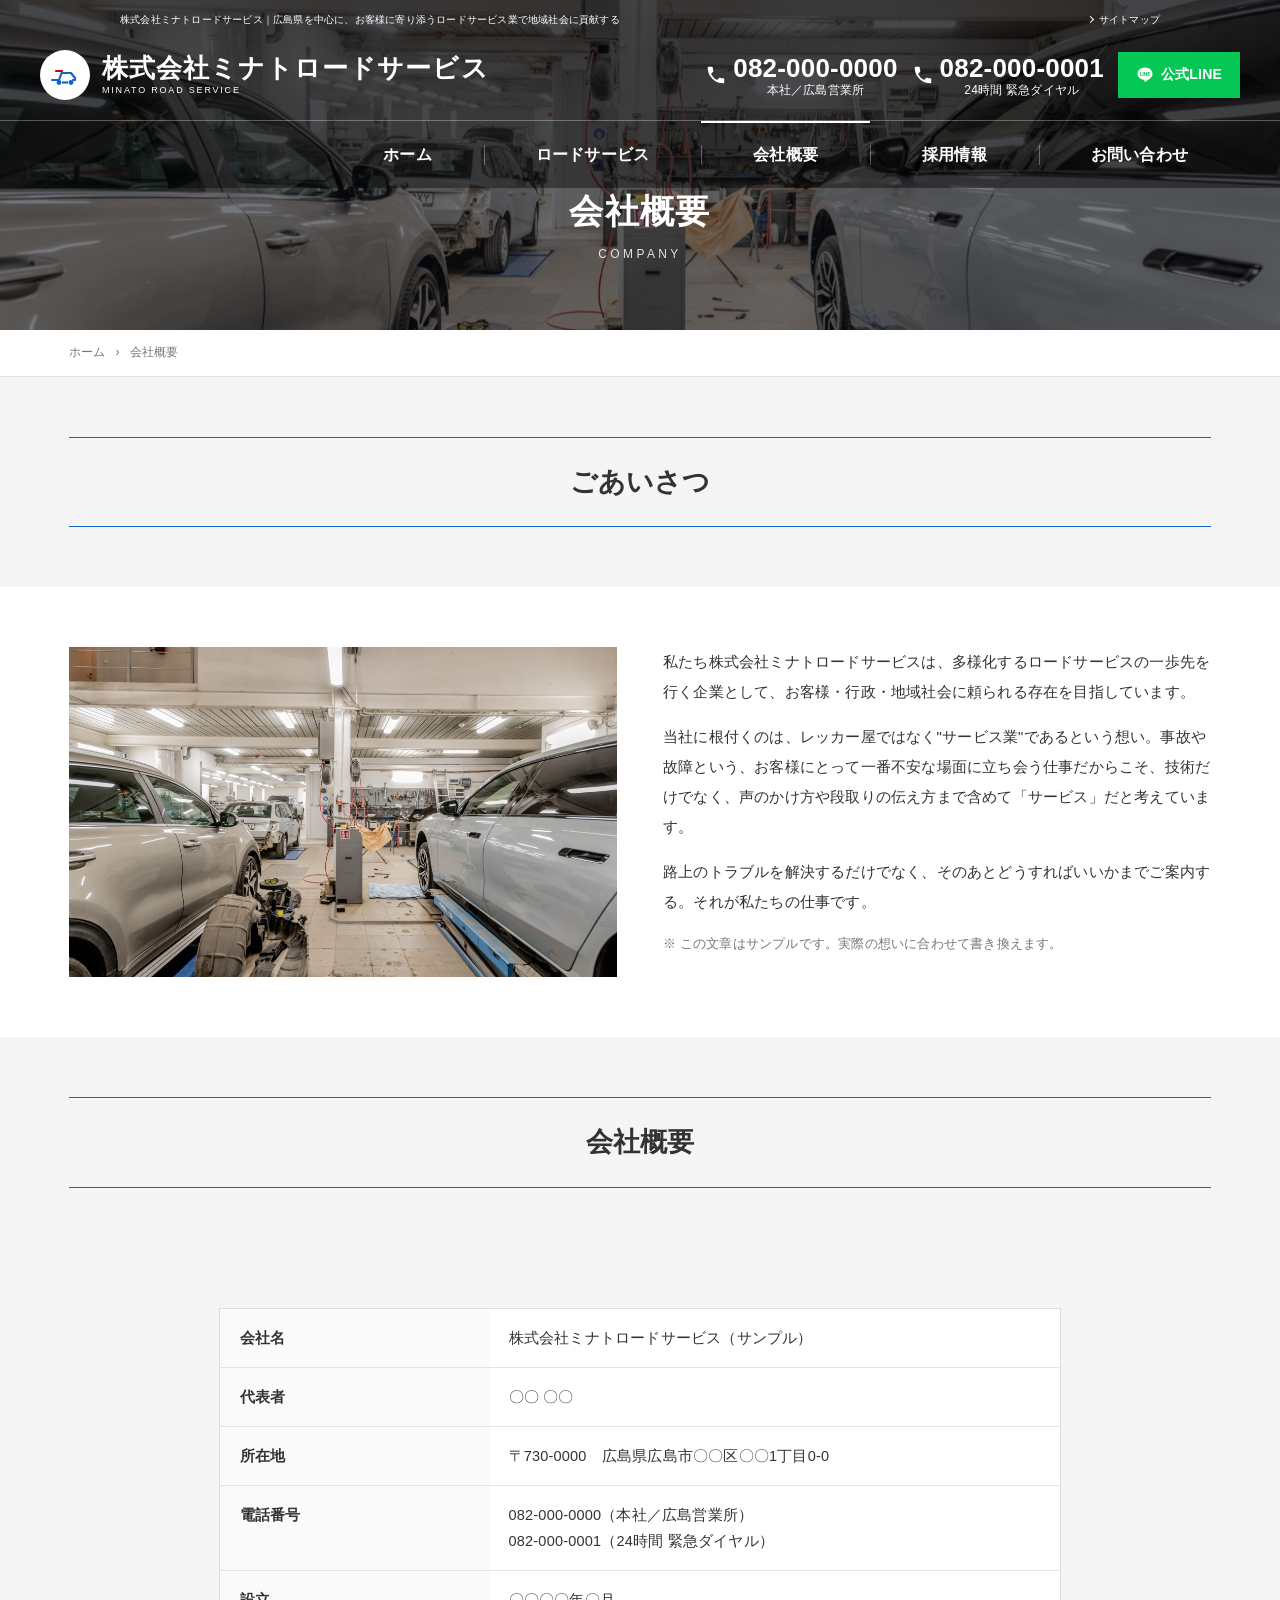
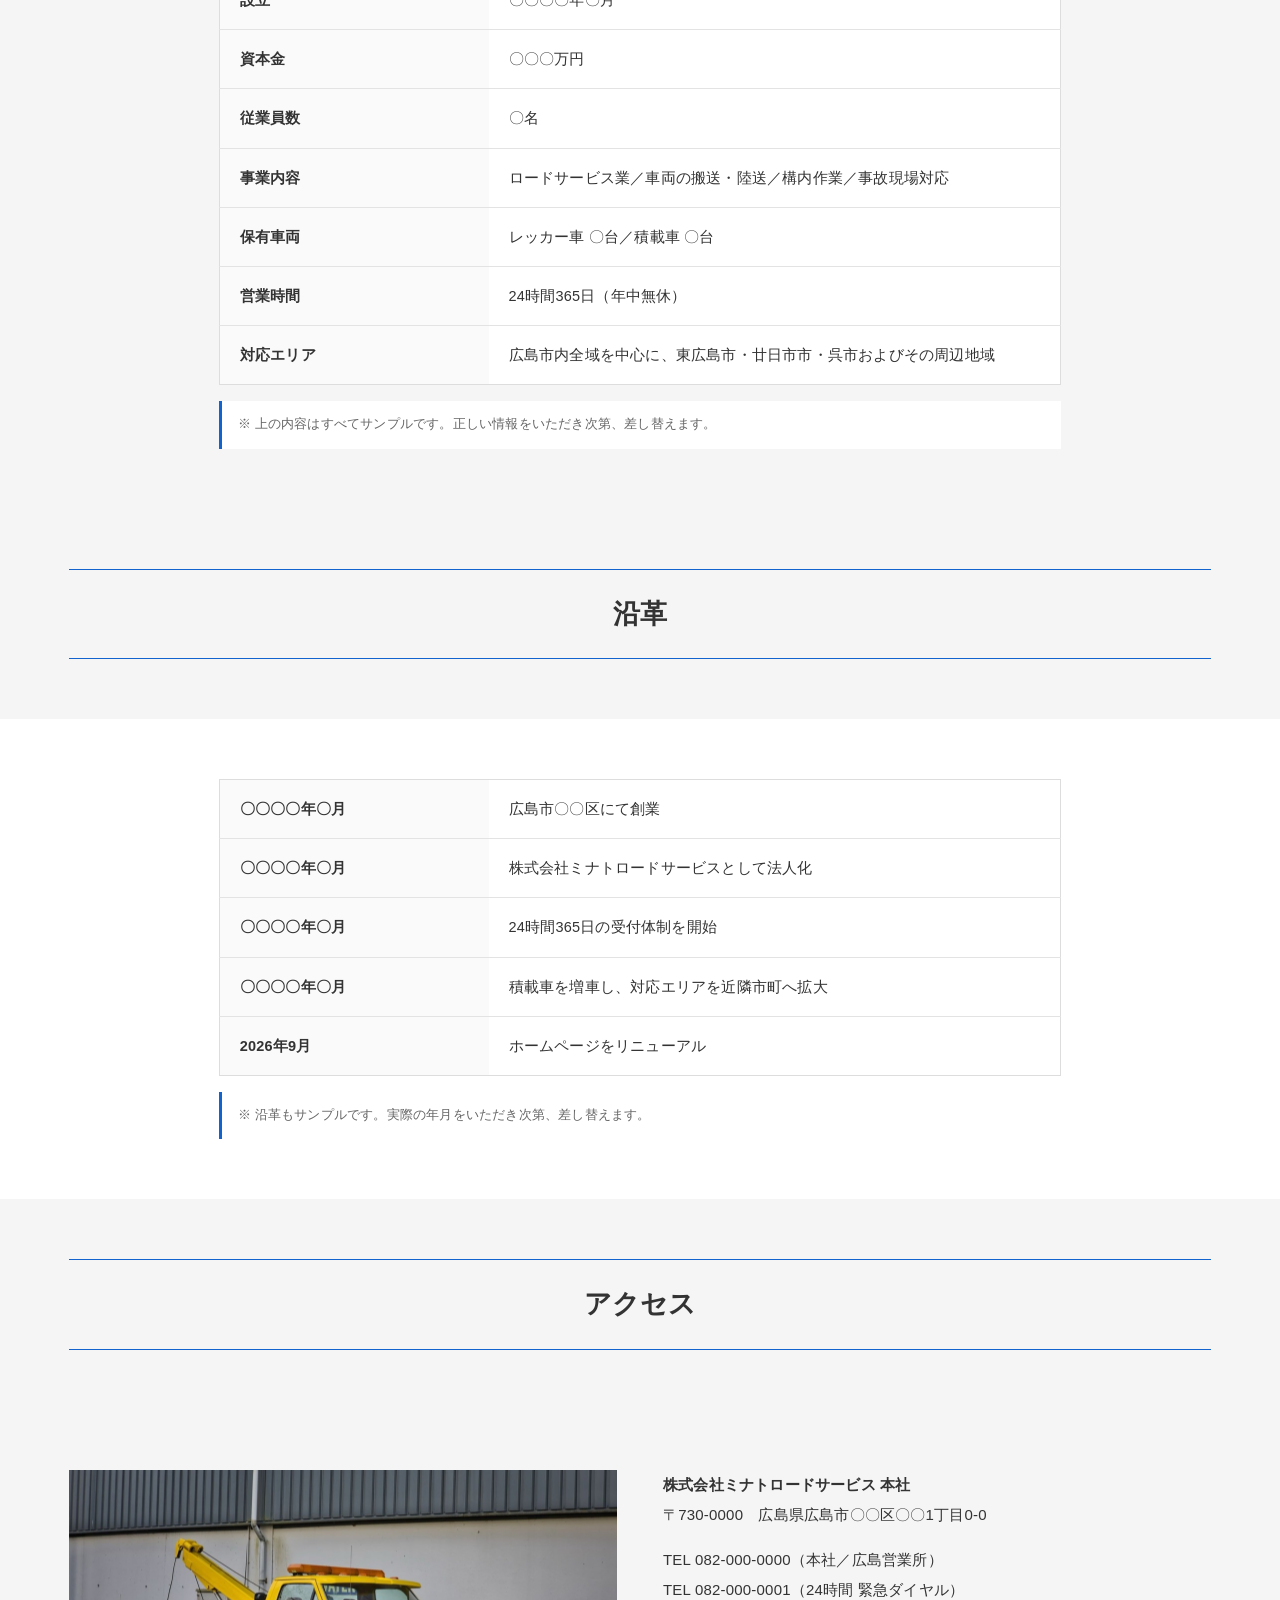
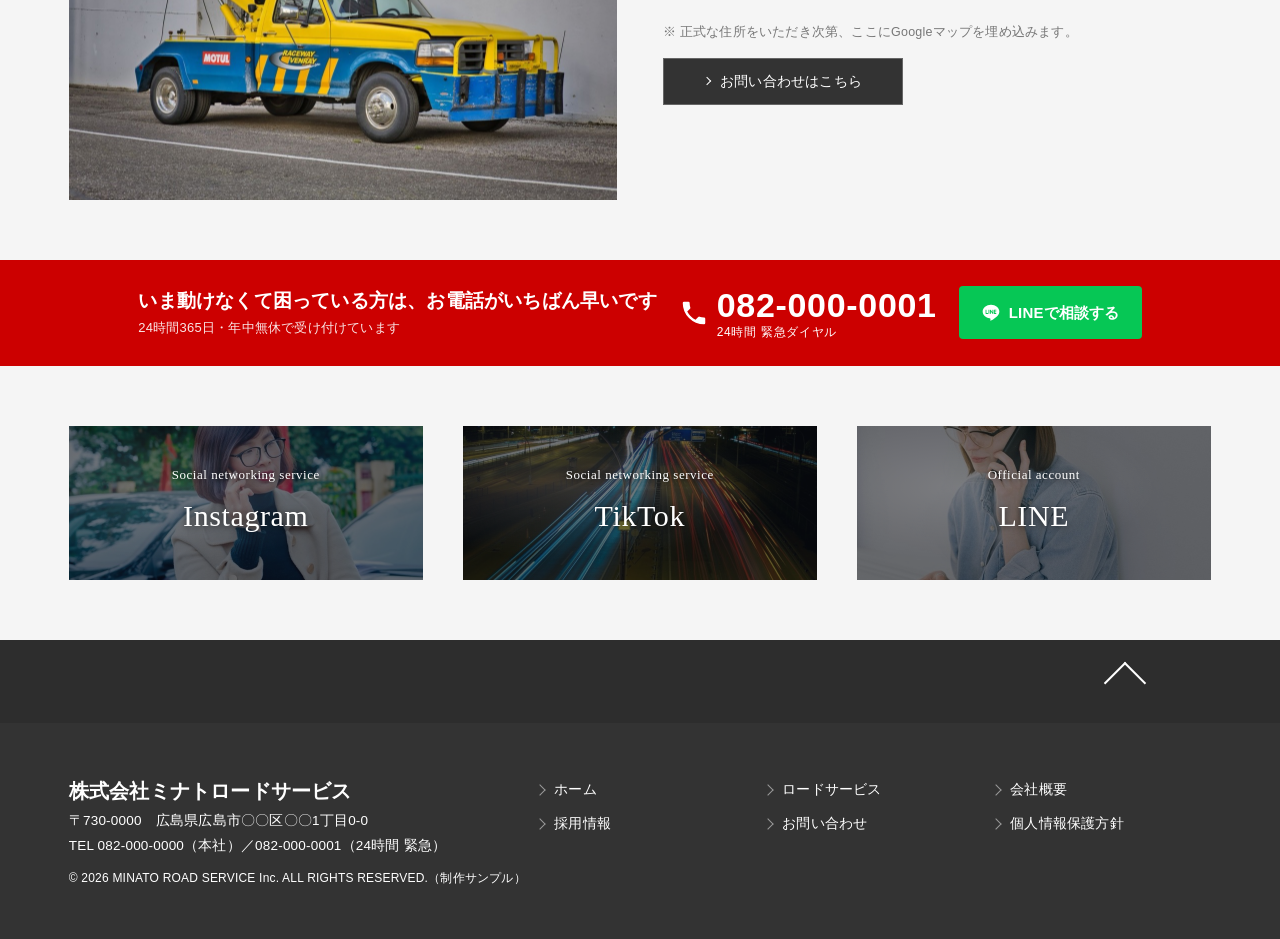
==== company.html @ 067d22bf "ヘッダーを固定にして公式LINEを追加 - ヘッダーを position:fixed に（スクロールで188px→98pxに縮む） - ヘッダーに公式LINEボタンを追加（全5ページ） - スマホのメ" ====
<!DOCTYPE html>
<html lang="ja">
<head>
<meta charset="UTF-8">
<meta name="viewport" content="width=device-width, initial-scale=1">
<meta name="format-detection" content="telephone=no">
<meta name="robots" content="noindex, nofollow">
<title>会社概要｜株式会社ミナトロードサービス（制作サンプル）</title>
<meta name="description" content="【制作サンプル】株式会社ミナトロードサービスの会社概要・沿革・アクセスのご案内です。">
<link rel="stylesheet" href="assets/css/common.css">
</head>
<body>
<header class="hd hd--solid">
  <p class="hd__seo">株式会社ミナトロードサービス｜広島県を中心に、お客様に寄り添うロードサービス業で地域社会に貢献する</p>
  <a class="hd__map" href="#">サイトマップ</a>
  <div class="hd__in">
    <a class="logo" href="index.html" aria-label="株式会社ミナトロードサービス">
      <span class="logo__em"><svg viewBox="0 0 34 34" aria-hidden="true"><path d="M4 22h7l2.5-7H23l4 5v2h-2" fill="none" stroke="#1263ce" stroke-width="2.2" stroke-linecap="round" stroke-linejoin="round"/><circle cx="11" cy="24.5" r="2.4" fill="#1263ce"/><circle cx="23" cy="24.5" r="2.4" fill="#1263ce"/><path d="M14 24.5h6" stroke="#1263ce" stroke-width="2.2"/><path d="M8 13h6" stroke="#cc0000" stroke-width="2.2" stroke-linecap="round"/></svg></span>
      <span class="logo__tx">株式会社ミナトロードサービス<small>MINATO ROAD SERVICE</small></span>
    </a>
    <div class="hd__r">
      <a class="tel" href="tel:0820000000"><svg viewBox="0 0 24 24" aria-hidden="true"><path d="M6.6 10.8a15.1 15.1 0 0 0 6.6 6.6l2.2-2.2a1 1 0 0 1 1-.25c1.1.37 2.3.57 3.6.57a1 1 0 0 1 1 1V20a1 1 0 0 1-1 1A17 17 0 0 1 3 4a1 1 0 0 1 1-1h3.5a1 1 0 0 1 1 1c0 1.25.2 2.45.57 3.57a1 1 0 0 1-.25 1L6.6 10.8z"/></svg><span>082-000-0000<i>本社／広島営業所</i></span></a>
      <a class="tel" href="tel:0820000001"><svg viewBox="0 0 24 24" aria-hidden="true"><path d="M6.6 10.8a15.1 15.1 0 0 0 6.6 6.6l2.2-2.2a1 1 0 0 1 1-.25c1.1.37 2.3.57 3.6.57a1 1 0 0 1 1 1V20a1 1 0 0 1-1 1A17 17 0 0 1 3 4a1 1 0 0 1 1-1h3.5a1 1 0 0 1 1 1c0 1.25.2 2.45.57 3.57a1 1 0 0 1-.25 1L6.6 10.8z"/></svg><span>082-000-0001<i>24時間 緊急ダイヤル</i></span></a>
      <a class="hd__line" href="#" target="_blank" rel="noopener"><svg viewBox="0 0 24 24" aria-hidden="true"><path d="M12 2C6.5 2 2 5.7 2 10.2c0 4 3.6 7.4 8.4 8.1.3.07.8.2.9.5.1.25.07.65.03.9l-.14.85c-.04.25-.2 1 .87.54s5.8-3.4 7.9-5.8C21.3 13.7 22 12 22 10.2 22 5.7 17.5 2 12 2zM8 13.1H6a.5.5 0 0 1-.5-.5V8.6c0-.3.2-.5.5-.5s.5.2.5.5v3.4h1.5c.3 0 .5.2.5.5s-.2.6-.5.6zm2-.5c0 .3-.2.5-.5.5a.5.5 0 0 1-.5-.5V8.6c0-.3.2-.5.5-.5s.5.2.5.5v4zm4.8 0c0 .2-.15.4-.36.5a.6.6 0 0 1-.17.02.5.5 0 0 1-.42-.2l-2-2.76v2.45c0 .3-.24.5-.53.5a.5.5 0 0 1-.52-.5V8.6c0-.23.14-.43.36-.5a.5.5 0 0 1 .16-.03c.16 0 .32.1.42.2l2 2.77V8.6c0-.3.24-.5.53-.5s.53.2.53.5v4zm3.2-2.5c.3 0 .5.24.5.53s-.2.5-.5.5h-1.5v.94h1.5c.3 0 .5.23.5.52s-.2.52-.5.52h-2a.5.5 0 0 1-.5-.5V8.6c0-.3.2-.5.5-.5h2c.3 0 .5.2.5.5s-.2.5-.5.5h-1.5v.95h1.5z"/></svg>公式LINE</a>
      <a class="hd__btn" href="contact.html">お問い合わせ</a>
    </div>
    <button class="burger" type="button" aria-label="メニュー"><div><span></span></div></button>
  </div>
  <nav class="nav"><ul><li class=""><a href="index.html"><span>ホーム</span></a></li><li class=""><a href="road-service.html"><span>ロードサービス</span></a></li><li class="current"><a href="company.html"><span>会社概要</span></a></li><li class=""><a href="recruit.html"><span>採用情報</span></a></li><li class=""><a href="contact.html"><span>お問い合わせ</span></a></li></ul></nav>
</header>
<div class="subhd" style="background-image:url(assets/img/hd_company.jpg)">
  <div class="subhd__in"><h1>会社概要</h1><span>COMPANY</span></div>
</div>
<div class="bread"><ul><li><a href="index.html">ホーム</a></li><li>会社概要</li></ul></div>
<main id="main"><section class="ttl"><div class="wrap"><div class="ttl__box"><span>ごあいさつ</span></div></div></section>
<section class="sec sec--w pt0">
  <div class="wrap two">
    <div><div class="ph" style="background-image:url(assets/img/rec_garage.jpg)"></div></div>
    <div>
      <p>私たち株式会社ミナトロードサービスは、多様化するロードサービスの一歩先を行く企業として、お客様・行政・地域社会に頼られる存在を目指しています。</p>
      <p>当社に根付くのは、レッカー屋ではなく"サービス業"であるという想い。事故や故障という、お客様にとって一番不安な場面に立ち会う仕事だからこそ、技術だけでなく、声のかけ方や段取りの伝え方まで含めて「サービス」だと考えています。</p>
      <p>路上のトラブルを解決するだけでなく、そのあとどうすればいいかまでご案内する。それが私たちの仕事です。</p>
      <p style="font-size:12.5px;color:#777">※ この文章はサンプルです。実際の想いに合わせて書き換えます。</p>
    </div>
  </div>
</section><section class="ttl"><div class="wrap"><div class="ttl__box"><span>会社概要</span></div></div></section>
<section class="sec">
  <div class="wrap" style="max-width:900px">
    <table class="tbl">
      <tbody>
        <tr><th>会社名</th><td>株式会社ミナトロードサービス（サンプル）</td></tr>
        <tr><th>代表者</th><td>〇〇 〇〇</td></tr>
        <tr><th>所在地</th><td>〒730-0000　広島県広島市〇〇区〇〇1丁目0-0</td></tr>
        <tr><th>電話番号</th><td>082-000-0000（本社／広島営業所）<br>082-000-0001（24時間 緊急ダイヤル）</td></tr>
        <tr><th>設立</th><td>〇〇〇〇年〇月</td></tr>
        <tr><th>資本金</th><td>〇〇〇万円</td></tr>
        <tr><th>従業員数</th><td>〇名</td></tr>
        <tr><th>事業内容</th><td>ロードサービス業／車両の搬送・陸送／構内作業／事故現場対応</td></tr>
        <tr><th>保有車両</th><td>レッカー車 〇台／積載車 〇台</td></tr>
        <tr><th>営業時間</th><td>24時間365日（年中無休）</td></tr>
        <tr><th>対応エリア</th><td>広島市内全域を中心に、東広島市・廿日市市・呉市およびその周辺地域</td></tr>
      </tbody>
    </table>
    <p class="note">※ 上の内容はすべてサンプルです。正しい情報をいただき次第、差し替えます。</p>
  </div>
</section><section class="ttl"><div class="wrap"><div class="ttl__box"><span>沿革</span></div></div></section>
<section class="sec sec--w">
  <div class="wrap" style="max-width:900px">
    <table class="tbl">
      <tbody>
        <tr><th>〇〇〇〇年〇月</th><td>広島市〇〇区にて創業</td></tr>
        <tr><th>〇〇〇〇年〇月</th><td>株式会社ミナトロードサービスとして法人化</td></tr>
        <tr><th>〇〇〇〇年〇月</th><td>24時間365日の受付体制を開始</td></tr>
        <tr><th>〇〇〇〇年〇月</th><td>積載車を増車し、対応エリアを近隣市町へ拡大</td></tr>
        <tr><th>2026年9月</th><td>ホームページをリニューアル</td></tr>
      </tbody>
    </table>
    <p class="note">※ 沿革もサンプルです。実際の年月をいただき次第、差し替えます。</p>
  </div>
</section><section class="ttl"><div class="wrap"><div class="ttl__box"><span>アクセス</span></div></div></section>
<section class="sec">
  <div class="wrap two">
    <div><div class="ph" style="background-image:url(assets/img/card_company.jpg)"></div></div>
    <div>
      <p><strong>株式会社ミナトロードサービス 本社</strong><br>〒730-0000　広島県広島市〇〇区〇〇1丁目0-0</p>
      <p>TEL 082-000-0000（本社／広島営業所）<br>TEL 082-000-0001（24時間 緊急ダイヤル）</p>
      <p style="font-size:12.5px;color:#777">※ 正式な住所をいただき次第、ここにGoogleマップを埋め込みます。</p>
      <p><a class="btn01" href="contact.html">お問い合わせはこちら</a></p>
    </div>
  </div>
</section>
<section class="urg">
  <div class="urg__in">
    <div class="urg__tx"><b>いま動けなくて困っている方は、お電話がいちばん早いです</b><span>24時間365日・年中無休で受け付けています</span></div>
    <a class="urg__tel" href="tel:0820000001"><svg viewBox="0 0 24 24" aria-hidden="true"><path d="M6.6 10.8a15.1 15.1 0 0 0 6.6 6.6l2.2-2.2a1 1 0 0 1 1-.25c1.1.37 2.3.57 3.6.57a1 1 0 0 1 1 1V20a1 1 0 0 1-1 1A17 17 0 0 1 3 4a1 1 0 0 1 1-1h3.5a1 1 0 0 1 1 1c0 1.25.2 2.45.57 3.57a1 1 0 0 1-.25 1L6.6 10.8z"/></svg><span>082-000-0001<i>24時間 緊急ダイヤル</i></span></a>
    <a class="urg__line" href="#" target="_blank" rel="noopener"><svg viewBox="0 0 24 24" aria-hidden="true"><path d="M12 2C6.5 2 2 5.7 2 10.2c0 4 3.6 7.4 8.4 8.1.3.07.8.2.9.5.1.25.07.65.03.9l-.14.85c-.04.25-.2 1 .87.54s5.8-3.4 7.9-5.8C21.3 13.7 22 12 22 10.2 22 5.7 17.5 2 12 2zM8 13.1H6a.5.5 0 0 1-.5-.5V8.6c0-.3.2-.5.5-.5s.5.2.5.5v3.4h1.5c.3 0 .5.2.5.5s-.2.6-.5.6zm2-.5c0 .3-.2.5-.5.5a.5.5 0 0 1-.5-.5V8.6c0-.3.2-.5.5-.5s.5.2.5.5v4zm4.8 0c0 .2-.15.4-.36.5a.6.6 0 0 1-.17.02.5.5 0 0 1-.42-.2l-2-2.76v2.45c0 .3-.24.5-.53.5a.5.5 0 0 1-.52-.5V8.6c0-.23.14-.43.36-.5a.5.5 0 0 1 .16-.03c.16 0 .32.1.42.2l2 2.77V8.6c0-.3.24-.5.53-.5s.53.2.53.5v4zm3.2-2.5c.3 0 .5.24.5.53s-.2.5-.5.5h-1.5v.94h1.5c.3 0 .5.23.5.52s-.2.52-.5.52h-2a.5.5 0 0 1-.5-.5V8.6c0-.3.2-.5.5-.5h2c.3 0 .5.2.5.5s-.2.5-.5.5h-1.5v.95h1.5z"/></svg>LINEで相談する</a>
  </div>
</section>
<section class="bnr">
  <div class="wrap bnr__in">
    <a href="#" target="_blank" rel="noopener" style="background-image:url(assets/img/bnr_ig.jpg)"><span class="bnr__tx"><small>Social networking service</small><b>Instagram</b></span></a>
    <a href="#" target="_blank" rel="noopener" style="background-image:url(assets/img/bnr_tt.jpg)"><span class="bnr__tx"><small>Social networking service</small><b>TikTok</b></span></a>
    <a href="#" target="_blank" rel="noopener" style="background-image:url(assets/img/bnr_line.jpg)"><span class="bnr__tx"><small>Official account</small><b>LINE</b></span></a>
  </div>
</section>
</main>
<footer class="ft">
  <div class="ft__top"><a class="pagetop" href="#" aria-label="ページ上部へ"></a></div>
  <div class="ft__in">
    <div class="ft__co">
      <h2>株式会社ミナトロードサービス</h2>
      <p>〒730-0000　広島県広島市〇〇区〇〇1丁目0-0<br>TEL 082-000-0000（本社）／082-000-0001（24時間 緊急）</p>
      <p class="cp">© 2026 MINATO ROAD SERVICE Inc. ALL RIGHTS RESERVED.（制作サンプル）</p>
    </div>
    <nav class="ft__nav"><ul>
      <li><a href="index.html">ホーム</a></li>
      <li><a href="road-service.html">ロードサービス</a></li>
      <li><a href="company.html">会社概要</a></li>
      <li><a href="recruit.html">採用情報</a></li>
      <li><a href="contact.html">お問い合わせ</a></li>
      <li><a href="#">個人情報保護方針</a></li>
    </ul></nav>
  </div>
</footer>

<div class="fixbtn">
  <a class="tel" href="tel:0820000001"><svg viewBox="0 0 24 24" aria-hidden="true"><path d="M6.6 10.8a15.1 15.1 0 0 0 6.6 6.6l2.2-2.2a1 1 0 0 1 1-.25c1.1.37 2.3.57 3.6.57a1 1 0 0 1 1 1V20a1 1 0 0 1-1 1A17 17 0 0 1 3 4a1 1 0 0 1 1-1h3.5a1 1 0 0 1 1 1c0 1.25.2 2.45.57 3.57a1 1 0 0 1-.25 1L6.6 10.8z"/></svg><span>082-000-0001<i>24時間 緊急ダイヤル</i></span></a>
  <a class="line" href="#" target="_blank" rel="noopener">公式LINE</a>
</div>

<script src="assets/js/main.js"></script>
</body>
</html>
---- assets/css/common.css ----
/* ===== 全ページ共通（参考：okamoto-wrecker.com を実測して再現）＝ヘッダー/フッター/SNSバナー/共通パーツ ===== */
:root{ --blue:#1263ce; --red:#cc0000; --dark:#333; --dark2:#2d2d2d; --band:#000022; --paper:#f5f5f5; }
*,*::before,*::after{ box-sizing:border-box; }
html{ scroll-behavior:smooth; scroll-padding-top:110px; }
body{ margin:0; font-family:"游ゴシック",YuGothic,"Yu Gothic Medium","ヒラギノ角ゴ Pro","Hiragino Kaku Gothic Pro","メイリオ",Meiryo,sans-serif; font-size:14px; line-height:1.8; letter-spacing:.2px; color:#333; background:#fff; font-weight:400; -webkit-text-size-adjust:100%; }
a{ color:#222; text-decoration:none; }
img{ max-width:100%; display:block; }
ul{ margin:0; padding:0; list-style:none; }
h1,h2,h3,p{ margin:0; }
main{ background:var(--paper); }
.wrap{ max-width:1200px; margin:0 auto; padding:0 28.8px; }

/* 写真の置き場所（実物の写真に差し替える） */
.ph{ background:linear-gradient(135deg,#6b7684,#3a424d); position:relative; overflow:hidden; }
.ph{ background-size:cover; background-position:center; }
.ph:not([data-cap])::after{ display:none; }
.ph::after{ content:attr(data-cap); position:absolute; left:0; right:0; bottom:0; padding:6px 10px; font-size:11px; color:rgba(255,255,255,.75); background:rgba(0,0,0,.35); letter-spacing:.05em; }

/* ---- ヘッダー（写真の上に重なる。高さ193px・黒40%） ---- */
.hd{ position:fixed; top:0; left:0; width:100%; min-width:320px; z-index:80; background:rgba(0,0,0,.4); color:#fff; transition:background .25s, box-shadow .25s; }
.hd__seo{ position:absolute; top:15px; left:120px; font-size:10px; font-weight:400; color:#fff; line-height:1; }
.hd__map{ position:absolute; top:15px; right:120px; font-size:10px; color:#fff; line-height:1; }
.hd__map::before{ content:""; display:inline-block; width:5px; height:5px; border-right:1px solid #fff; border-bottom:1px solid #fff; transform:rotate(-45deg); margin-right:6px; vertical-align:1px; }
.hd__in{ max-width:1200px; margin:0 auto; padding:50px 0 20px; display:flex; align-items:center; justify-content:space-between; }
.logo{ display:flex; align-items:center; gap:12px; color:#fff; height:50px; }
.logo__em{ width:50px; height:50px; border-radius:50%; background:#fff; display:grid; place-items:center; flex:none; }
.logo__em svg{ width:34px; height:34px; }
.logo__tx{ font-size:26px; font-weight:700; letter-spacing:.04em; line-height:1; white-space:nowrap; }
.logo__tx small{ display:block; font-size:9px; letter-spacing:.2em; margin-top:5px; font-weight:400; }
.hd__r{ display:flex; align-items:center; gap:20px; }
.tel{ font-size:26px; font-weight:700; line-height:1; color:#fff; display:flex; align-items:center; gap:6px; }
.tel svg{ width:22px; height:22px; fill:#fff; }
.tel i{ display:block; font-style:normal; font-size:12px; text-align:center; padding-top:3px; font-weight:400; }
.tel>span{ display:block; }
.hd__line{ display:flex; align-items:center; gap:7px; background:#06c755; color:#fff; font-size:14px; font-weight:700; padding:10px 18px; white-space:nowrap; transition:.2s; }
.hd__line svg{ width:18px; height:18px; fill:#fff; flex:none; }
.hd__line:hover{ opacity:.85; }
.hd__btn{ display:block; background:var(--red); color:#fff; font-size:14px; font-weight:700; padding:10px 20px; text-align:center; white-space:nowrap; }
.nav{ border-top:1px solid rgba(255,255,255,.3); }
.nav ul{ max-width:1230px; margin:0 auto; padding:0 15px; display:flex; justify-content:flex-end; align-items:center; }
.nav li{ position:relative; }
.nav li+li::before{ content:""; position:absolute; left:0; top:24px; height:20px; width:1px; background:rgba(255,255,255,.3); }
.nav a{ display:block; padding:0 52px; line-height:67px; font-size:16px; font-weight:700; color:#fff; white-space:nowrap; text-align:center; position:relative; }
.nav li.current a::before{ content:""; position:absolute; left:0; top:0; width:100%; height:2px; background:#fff; }
.nav a:hover{ opacity:.8; }
.burger{ display:none; }

/* スクロール追従：上にいる時はそのまま／下げると細い黒帯に縮む（オカモトと同じ作り） */
.hd.is-stuck{ background:#0b0e12; box-shadow:0 2px 14px rgba(0,0,0,.4); }
.hd.is-stuck .hd__seo,.hd.is-stuck .hd__map{ opacity:0; visibility:hidden; }
.hd.is-stuck .hd__in{ padding:8px 0 6px; }
.hd.is-stuck .logo{ height:36px; }
.hd.is-stuck .logo__em{ width:36px; height:36px; }
.hd.is-stuck .logo__em svg{ width:24px; height:24px; }
.hd.is-stuck .logo__tx{ font-size:19px; }
.hd.is-stuck .logo__tx small{ font-size:8px; margin-top:3px; }
.hd.is-stuck .tel{ font-size:21px; }
.hd.is-stuck .tel svg{ width:18px; height:18px; }
.hd.is-stuck .tel i{ font-size:10px; padding-top:1px; }
.hd.is-stuck .hd__line,.hd.is-stuck .hd__btn{ padding:8px 15px; font-size:13px; }
.hd.is-stuck .nav a{ line-height:44px; font-size:15px; }
.hd.is-stuck .nav li+li::before{ top:12px; height:18px; }
.hd__in,.logo,.logo__em,.logo__tx,.tel,.nav a,.hd__line,.hd__btn{ transition:.25s ease; }
@media (prefers-reduced-motion: reduce){ .hd,.hd__in,.logo,.logo__em,.logo__tx,.tel,.nav a,.hd__line,.hd__btn{ transition:none; } }

/* ---- メインビジュアル（1440×900 の写真スライド。文字は写真に焼き込みなので再現） ---- */
.mv{ position:relative; width:100%; height:62.5vw; max-height:900px; overflow:hidden; background:#000; }
.mv__slide{ position:absolute; inset:0; }
.mv__img{ position:absolute; inset:0; background:linear-gradient(120deg,#2c3540 0%,#5a6b7c 45%,#8fa3b5 100%) center/cover no-repeat; }
.mv__img[style]::after,.mv__img[style]::before{ display:none; }
.mv__img::before{ content:""; position:absolute; right:0; top:0; bottom:0; width:58%; background:radial-gradient(ellipse at 70% 60%, rgba(255,255,255,.18), transparent 60%); }
.mv__img::after{ content:"メイン写真（レッカー車＋広島の風景など・横1920×1200）"; position:absolute; right:24px; bottom:60px; font-size:12px; color:rgba(255,255,255,.7); letter-spacing:.05em; }
.mv__panel{ position:absolute; left:0; top:0; bottom:0; width:56%; background:rgba(20,24,30,.78); clip-path:polygon(0 0,100% 0,72% 100%,0 100%); }
.mv__tx{ position:absolute; left:3.5%; top:22%; color:#fff; font-family:"游明朝","Yu Mincho","ヒラギノ明朝 ProN","Hiragino Mincho ProN",serif; text-shadow:0 2px 12px rgba(0,0,0,.4); }
.mv__tx h2{ font-size:4.6vw; line-height:1.35; font-weight:500; letter-spacing:.06em; }
.mv__tx p.jp{ font-size:2.1vw; margin-top:1.2vw; letter-spacing:.08em; font-weight:400; }
.mv__tx p.en{ font-size:1.35vw; margin-top:1.2vw; font-family:"Times New Roman",serif; letter-spacing:.02em; line-height:1.5; }
.mv__arrow{ position:absolute; top:calc(50% - 25px); width:50px; height:50px; cursor:pointer; }
.mv__arrow::before{ content:""; position:absolute; top:17px; width:14px; height:14px; border-top:2px solid #fff; border-left:2px solid #fff; }
.mv__arrow.prev{ left:0; } .mv__arrow.prev::before{ left:20px; transform:rotate(-45deg); }
.mv__arrow.next{ right:0; } .mv__arrow.next::before{ right:20px; transform:rotate(135deg); }
.mv__dots{ position:absolute; left:50%; bottom:10px; transform:translateX(-50%); display:flex; gap:5px; }
.mv__dots li{ width:40px; height:20px; position:relative; cursor:pointer; }
.mv__dots li::before{ content:""; position:absolute; left:0; right:0; top:9px; height:2px; background:rgba(180,180,180,.5); }
.mv__dots li.current{ width:60px; } .mv__dots li.current::before{ background:#fff; }
.mv__scroll{ position:absolute; left:50%; bottom:40px; transform:translateX(-50%); color:#fff; font-size:10px; letter-spacing:.2em; }

/* ---- 見出し枠（上下1px #1263ce・27px太字） ---- */
.ttl{ padding:60px 0; }
.ttl__box{ border-top:1px solid var(--blue); border-bottom:1px solid var(--blue); padding:20px; text-align:center; }
.ttl__box span{ font-size:27px; font-weight:700; line-height:1.8; }
.ttl--tight{ padding:60px 0 30px; }

/* ---- 写真＋文章（写真720px・全幅寄せ） ---- */
.imgtxt{ padding:0 0 60px; }
.imgtxt__in{ display:flex; align-items:flex-start; }
.imgtxt__ph{ width:50%; flex:none; }
.imgtxt__ph .ph{ height:540px; }
.imgtxt--r .imgtxt__ph .ph{ height:450px; }
.imgtxt__tx{ width:50%; padding:0 0 0 29px; }
.imgtxt__tx .in{ max-width:542px; }
.imgtxt--r{ padding:60px 0; }
.imgtxt--r .imgtxt__in{ flex-direction:row-reverse; }
.imgtxt--r .imgtxt__tx{ padding:0 29px 0 0; display:flex; justify-content:flex-end; }
.imgtxt--r .imgtxt__tx .in{ width:542px; }
.hd2{ border-bottom:1px solid #000; padding-bottom:10px; margin-bottom:20px; }
.hd2 h3{ font-size:16.38px; font-weight:700; line-height:1.8; }
.txt p{ font-size:16px; line-height:1.8; margin-bottom:.9em; }
.txt p:last-of-type{ margin-bottom:0; }
.btn01{ display:inline-block; background:var(--dark); color:#fff; font-size:14px; padding:10px 40px; border:1px solid #666; line-height:1.8; position:relative; transition:.2s; }
.btn01::before{ content:""; display:inline-block; width:6px; height:6px; border-top:1px solid #fff; border-right:1px solid #fff; transform:rotate(45deg); margin-right:10px; vertical-align:2px; }
.btn01:hover{ opacity:.8; }
.c{ text-align:center; margin-top:10px; }

/* ---- 帯（#000022＋光の線） ---- */
.band{ background:var(--band) url("data:image/svg+xml;utf8,<svg xmlns='http://www.w3.org/2000/svg' viewBox='0 0 1440 110' preserveAspectRatio='none'><g fill='none' stroke='%234a63b8' stroke-width='.7' opacity='.55'><path d='M0 90 C 300 20, 600 120, 900 40 S 1300 90, 1440 20'/><path d='M0 70 C 350 110, 650 10, 950 80 S 1350 40, 1440 100'/><path d='M0 30 C 250 80, 700 90, 1000 20 S 1300 110, 1440 60'/><path d='M100 0 L 1440 110' opacity='.4'/><path d='M0 110 L 1300 0' opacity='.3'/></g><g fill='%23b8c6ff' opacity='.8'><circle cx='150' cy='60' r='1.8'/><circle cx='380' cy='76' r='1.6'/><circle cx='462' cy='38' r='1.6'/><circle cx='1100' cy='30' r='1.6'/><circle cx='1290' cy='80' r='1.8'/></g></svg>") center/cover no-repeat; padding:30px 0; text-align:center; }
.band span{ font-size:27px; font-weight:700; color:#fff; line-height:1.8; }

/* ---- 会社情報カード ---- */
.cards{ background:#fff; padding:30px 0 60px; }
.cards__in{ display:flex; gap:46px; }
.card{ width:50%; background:var(--dark); color:#fff; }
.card .ph{ height:343px; }
.card__bd{ padding:10px 20px 20px; }
.card__bd h3{ font-size:20px; font-weight:700; text-align:center; line-height:1.8; margin-bottom:10px; }
.card__bd p{ font-size:16px; line-height:1.8; margin-bottom:10px; }
.card__bd .btn01{ display:block; text-align:center; }

/* ---- 新着情報 ---- */
.news{ padding:60px 0 100px; }
.news__box{ max-width:1200px; margin:0 auto; background:#fff; border:1px solid #333; }
.news ul{ width:400px; margin:0 auto; padding-top:1px; }
.news li a{ display:flex; padding:10px 0; font-size:14px; color:#222; }
.news li a::before{ content:""; width:6px; height:6px; border-top:1px solid #222; border-right:1px solid #222; transform:rotate(45deg); margin:9px 10px 0 4px; flex:none; }
.news time{ width:95px; flex:none; }
.news__btn{ padding:30px 8px 15px; text-align:center; }
.news__btn a{ display:inline-block; width:200px; background:var(--dark); color:#fff; font-size:15px; padding:10px; line-height:1.5; }

/* ---- バナー3枚（Instagram / TikTok / 公式LINE） ---- */
.bnr{ padding:60px 0; }
.bnr__in{ display:flex; gap:40px; }
.bnr a{ width:354px; height:154px; position:relative; display:block; overflow:hidden; background:#2b2f36; }
.bnr a{ background-size:cover; background-position:center; }
.bnr a::before{ content:""; position:absolute; inset:0; background:linear-gradient(115deg,#3b4552,#1c2128 60%,#0f1216); }
.bnr a[style]::before{ background:rgba(10,14,20,.62); }
.bnr a::after{ content:""; position:absolute; inset:0; background:radial-gradient(ellipse at 30% 40%, rgba(255,255,255,.14), transparent 55%); }
.bnr__tx{ position:absolute; inset:0; z-index:2; color:#fff; display:flex; flex-direction:column; align-items:center; justify-content:center; font-family:"Times New Roman","游明朝",serif; text-shadow:0 1px 6px rgba(0,0,0,.6); }
.bnr__tx small{ font-size:13px; letter-spacing:.04em; }
.bnr__tx b{ font-size:30px; font-weight:400; letter-spacing:.02em; margin-top:2px; }
.bnr a:hover{ opacity:.85; }

/* ---- フッター ---- */
.ft{ background:var(--dark); color:#fff; font-size:13.5px; }
.ft__top{ background:var(--dark2); height:83px; position:relative; }
.pagetop{ position:absolute; right:135px; top:16px; width:40px; height:40px; }
.pagetop::before{ content:""; position:absolute; left:5px; top:12px; width:30px; height:30px; border-top:2px solid #fff; border-left:2px solid #fff; transform:rotate(45deg); }
.ft__in{ max-width:1200px; margin:0 auto; padding:50px 28.8px; display:flex; justify-content:space-between; align-items:flex-start; }
.ft__co{ width:457px; }
.ft__co h2{ font-size:20.25px; font-weight:700; line-height:1.8; }
.ft__co p{ font-size:13.5px; line-height:1.8; }
.ft__co .cp{ font-size:12px; margin-top:10px; }
.ft__nav{ width:685px; }
.ft__nav ul{ display:flex; flex-wrap:wrap; }
.ft__nav li{ width:228px; padding:5px 0; }
.ft__nav a{ color:#fff; padding:0 10px; }
.ft__nav a::before{ content:""; display:inline-block; width:8px; height:8px; border-right:1px solid #999; border-bottom:1px solid #999; transform:rotate(-45deg); margin-right:10px; }
.ft__nav a:hover{ opacity:.8; }

/* スマホ固定ボタン（電話＋LINE） */
.fixbtn{ display:none; }

/* ===== スマホ（実測：ヘッダー45px・ロゴ166×19・写真351幅・セクション余白50px） ===== */
@media (max-width:960px){
  .hd__seo,.hd__map{ display:none; }
  .hd__in{ padding:13px 15px; height:45px; }
  .logo{ height:19px; gap:6px; }
  .logo__em{ width:19px; height:19px; } .logo__em svg{ width:13px; height:13px; }
  .logo__tx{ font-size:14px; } .logo__tx small{ display:none; }
  .hd__r{ display:none; }
  .nav{ display:none; }
  .burger{ display:block; position:absolute; right:0; top:0; width:45px; height:45px; background:none; border:0; padding:6px; cursor:pointer; }
  .burger div{ width:30px; height:30px; margin:0 auto; position:relative; }
  .burger div::before,.burger div::after,.burger div span{ content:""; display:block; position:absolute; left:0; width:100%; height:1px; background:#fff; transition:.3s; }
  .burger div::before{ top:9px; } .burger div span{ top:17px; } .burger div::after{ top:25px; }
  .hd.open .burger div::before{ transform:rotate(-225deg); top:15px; }
  .hd.open .burger div span{ opacity:0; }
  .hd.open .burger div::after{ transform:rotate(225deg); top:15px; }
  /* メニューを開いた状態＝全画面。緊急なので電話とLINEを一番上に置く */
  .hd.open{ background:#080b0f; position:fixed; inset:0; height:100%; overflow-y:auto; -webkit-overflow-scrolling:touch; }
  .hd.open .hd__in{ flex-direction:column; align-items:stretch; padding:10px 16px 0; height:auto; }
  .hd.open .logo{ align-self:flex-start; margin-bottom:4px; }
  .hd.open .hd__r{ display:flex; flex-direction:column; align-items:stretch; gap:10px; padding:14px 0 18px; border-bottom:1px solid rgba(255,255,255,.18); }
  .hd.open .tel{ font-size:27px; justify-content:center; gap:9px; padding:12px 0; background:var(--red); }
  .hd.open .tel svg{ width:22px; height:22px; }
  .hd.open .tel i{ font-size:11px; }
  .hd.open .hd__line,.hd.open .hd__btn{ display:flex; align-items:center; justify-content:center; font-size:16px; padding:14px; }
  .hd.open .hd__r .tel:nth-of-type(2){ order:-1; }          /* 緊急ダイヤルを一番上に */
  .hd.open .hd__btn{ background:transparent; border:1px solid rgba(255,255,255,.5); font-weight:700; }
  .hd.open .nav{ display:block; border:0; padding:6px 16px 40px; }
  .hd.open .nav ul{ display:block; padding:0; }
  .hd.open .nav li+li::before{ display:none; }
  .hd.open .nav a{ text-align:left; padding:16px 4px; line-height:1.7; border-bottom:1px solid rgba(255,255,255,.18); }
  .hd.open .nav li.current a::before{ display:none; }

  .mv{ height:62.5vw; }
  .mv__panel{ width:70%; }
  .mv__tx{ top:14%; }
  .mv__tx h2{ font-size:5.6vw; } .mv__tx p.jp{ font-size:2.8vw; } .mv__tx p.en{ font-size:2vw; }
  .mv__img::after{ font-size:9px; bottom:26px; right:8px; }
  .mv__scroll{ display:none; } .mv__arrow{ display:none; }
  .mv__dots{ bottom:0; }

  .wrap{ padding:0 20px; }
  .ttl{ padding:50px 0; } .ttl--tight{ padding:50px 0 30px; }
  .ttl__box{ padding:15px; } .ttl__box span{ font-size:20px; }
  .imgtxt{ padding:0 0 50px; } .imgtxt--r{ padding:50px 0; }
  .imgtxt__in,.imgtxt--r .imgtxt__in{ flex-direction:column; }
  .imgtxt__ph{ width:100%; padding:0 20px; }
  .imgtxt__ph .ph,.imgtxt--r .imgtxt__ph .ph{ height:0; padding-top:75%; }
  .imgtxt--r .imgtxt__ph .ph{ padding-top:62.4%; }
  .imgtxt__tx,.imgtxt--r .imgtxt__tx{ width:100%; padding:20px 27px 0; display:block; }
  .imgtxt__tx .in,.imgtxt--r .imgtxt__tx .in{ width:auto; max-width:none; }
  .hd2 h3{ font-size:14.4px; }
  .txt p{ font-size:14px; }
  .btn01{ font-size:12.32px; }
  .band{ background-size:cover; } .band span{ font-size:20px; }
  .cards{ padding:30px 0 50px; }
  .cards__in{ flex-direction:column; gap:60px; padding:0 7px; }
  .card{ width:100%; } .card .ph{ height:0; padding-top:62.7%; }
  .card__bd h3{ font-size:15.84px; } .card__bd p{ font-size:14px; }
  .news{ padding:50px 8px; } .news ul{ width:auto; padding:0 44px; }
  .news li a{ flex-wrap:wrap; font-size:12.32px; padding:10px 0; }
  .news li a{ display:block; padding-left:20px; position:relative; } .news li a::before{ position:absolute; left:4px; top:19px; margin:0; } .news time{ display:block; width:auto; } .news li a span{ display:block; padding-left:20px; }
  .news__btn a{ font-size:13px; padding:8px; }
  .bnr{ padding:50px 0; } .bnr__in{ flex-direction:column; gap:55px; padding:0 7px; }
  .bnr a{ width:100%; height:0; padding-top:43.6%; }
  .ft__top{ height:83px; } .pagetop{ right:auto; left:calc(50% - 20px); }
  .ft__in{ flex-direction:column; padding:0 0 15px; }
  .ft__nav{ width:100%; padding:5px 5px 0; } .ft__nav li{ width:50%; text-align:left; } .ft__nav a{ font-size:11.88px; }
  .ft__co{ width:100%; padding:10px 15px 0; } .ft__co h2{ font-size:17.82px; } .ft__co p{ font-size:11.88px; }
  body{ padding-bottom:60px; }
  .fixbtn{ display:flex; position:fixed; left:0; right:0; bottom:0; z-index:60; background:var(--dark2); min-height:60px; padding:8px 12px; align-items:center; justify-content:space-between; gap:10px; }
  .fixbtn .tel{ font-size:21px; gap:6px; } .fixbtn .tel svg{ width:15px; height:15px; margin-top:2px; } .fixbtn .tel i{ font-size:10px; text-align:left; }
  .fixbtn .line{ display:inline-block; background:#06c755; color:#fff; font-size:15px; font-weight:700; padding:10px 18px; white-space:nowrap; }
}
@media (max-width:400px){ .mv__tx h2{ font-size:6vw; } .logo__tx{ font-size:13px; } }

/* ============================================================
   ここから 5ページ構成の追加パーツ
   ============================================================ */

/* ---- 下層ページの見出し帯（写真＋タイトル） ---- */
.subhd{ position:relative; height:330px; background:#222 center/cover no-repeat; display:flex; align-items:center; justify-content:center; }
.subhd::before{ content:""; position:absolute; inset:0; background:rgba(10,14,20,.55); }
.subhd__in{ position:relative; z-index:2; text-align:center; color:#fff; padding-top:120px; }
.subhd h1{ font-size:34px; font-weight:700; line-height:1.6; letter-spacing:.04em; }
.subhd span{ display:block; font-size:12px; letter-spacing:.28em; margin-top:6px; opacity:.85; }
.bread{ background:#fff; border-bottom:1px solid #e3e3e3; }
.bread ul{ max-width:1200px; margin:0 auto; padding:12px 28.8px; display:flex; gap:10px; font-size:12px; color:#777; }
.bread a{ color:#777; } .bread a:hover{ color:var(--blue); }
.bread li+li::before{ content:"›"; margin-right:10px; }

/* ---- 緊急CTA帯（トップの広告の核） ---- */
.urg{ background:var(--red); color:#fff; padding:26px 0; }
.urg__in{ max-width:1260px; margin:0 auto; padding:0 20px; display:flex; align-items:center; justify-content:center; gap:22px; flex-wrap:wrap; }
.urg__tx b{ display:block; font-size:19px; font-weight:700; line-height:1.6; }
.urg__tx span{ display:block; font-size:13px; opacity:.9; }
.urg__tel{ display:flex; align-items:center; gap:8px; color:#fff; font-size:34px; font-weight:700; line-height:1; letter-spacing:.02em; }
.urg__tel svg{ width:30px; height:30px; fill:#fff; }
.urg__tel i{ display:block; font-style:normal; font-size:12px; font-weight:400; padding-top:4px; }
.urg__line{ display:inline-flex; align-items:center; gap:8px; background:#06c755; color:#fff; font-size:15px; font-weight:700; padding:13px 22px; border-radius:4px; }
.urg__line svg{ width:20px; height:20px; fill:#fff; }
.urg__line:hover{ opacity:.88; }

/* ---- トラブル4枚カード ---- */
.tcards{ display:flex; gap:28px; margin-top:10px; }
.tcard{ width:25%; background:#fff; border:1px solid #e0e0e0; }
.tcard .ph{ height:186px; }
.tcard__bd{ padding:16px 18px 20px; }
.tcard__bd h3{ font-size:16px; font-weight:700; line-height:1.6; margin-bottom:6px; }
.tcard__bd p{ font-size:13.5px; line-height:1.8; color:#555; }
.tlist{ display:flex; flex-wrap:wrap; gap:10px 12px; margin-top:30px; justify-content:center; }
.tlist li{ font-size:14px; border:1px solid #ccc; background:#fff; padding:8px 18px; line-height:1.5; }

/* ---- 選ばれる理由3つ ---- */
.reasons{ display:flex; gap:28px; }
.reason{ width:33.333%; }
.reason .ph{ height:215px; }
.reason__no{ display:block; font-size:12px; letter-spacing:.2em; color:var(--blue); font-weight:700; margin:18px 0 8px; }
.reason h3{ font-size:19px; font-weight:700; line-height:1.6; margin-bottom:10px; }
.reason p{ font-size:14.5px; line-height:1.9; color:#555; }

/* ---- 24時間訴求（夜の写真＋電話） ---- */
.night{ position:relative; background:#0a0d12 center/cover no-repeat; color:#fff; }
.night::before{ content:""; position:absolute; inset:0; background:linear-gradient(90deg,rgba(8,11,16,.88) 0%,rgba(8,11,16,.7) 55%,rgba(8,11,16,.35) 100%); }
.night__in{ position:relative; z-index:2; max-width:1200px; margin:0 auto; padding:70px 28.8px; }
.night h2{ font-size:32px; font-weight:700; line-height:1.6; margin-bottom:14px; }
.night h2 em{ font-style:normal; color:#ffd34d; }
.night p{ font-size:15px; line-height:2; margin-bottom:26px; max-width:44ch; }
.night__acts{ display:flex; gap:16px; flex-wrap:wrap; align-items:center; }
.night__tel{ display:flex; align-items:center; gap:10px; background:var(--red); color:#fff; padding:16px 30px; font-size:32px; font-weight:700; line-height:1; }
.night__tel svg{ width:26px; height:26px; fill:#fff; }
.night__tel i{ display:block; font-style:normal; font-size:11px; font-weight:400; padding-top:4px; }
.night__tel:hover{ opacity:.9; }

/* ---- 対応エリア ---- */
.area{ display:flex; gap:50px; align-items:flex-start; }
.area__tx{ width:46%; }
.area__tx p{ font-size:15px; line-height:2; margin-bottom:20px; }
.area__list{ display:flex; flex-wrap:wrap; gap:8px 10px; }
.area__list li{ font-size:14px; background:#fff; border:1px solid #ddd; padding:7px 15px; line-height:1.5; }
.area__list li.main{ background:var(--dark); color:#fff; border-color:var(--dark); font-weight:700; }
.area__map{ width:54%; }
.area__map img{ width:100%; border:1px solid #ddd; }

/* ---- ご依頼の流れ ---- */
.flow{ display:flex; gap:20px; }
.flow li{ width:25%; background:#fff; border:1px solid #e0e0e0; padding:26px 20px; position:relative; }
.flow li::after{ content:""; position:absolute; right:-14px; top:calc(50% - 6px); width:8px; height:8px; border-top:2px solid var(--blue); border-right:2px solid var(--blue); transform:rotate(45deg); }
.flow li:last-child::after{ display:none; }
.flow b{ display:block; font-size:12px; letter-spacing:.18em; color:var(--blue); margin-bottom:10px; }
.flow h3{ font-size:17px; font-weight:700; margin-bottom:8px; line-height:1.6; }
.flow p{ font-size:13.5px; line-height:1.85; color:#555; }

/* ---- 表（料金・会社概要・募集要項） ---- */
.tbl{ width:100%; border-collapse:collapse; background:#fff; border:1px solid #ddd; }
.tbl th,.tbl td{ border-bottom:1px solid #e3e3e3; padding:16px 20px; font-size:14.5px; line-height:1.8; text-align:left; vertical-align:top; }
.tbl thead th{ background:var(--dark); color:#fff; font-size:13.5px; font-weight:700; }
.tbl tbody th{ width:32%; background:#fafafa; font-weight:700; }
.tbl tr:last-child th,.tbl tr:last-child td{ border-bottom:0; }
.note{ margin-top:16px; font-size:12.5px; line-height:1.9; color:#666; border-left:3px solid var(--blue); padding:12px 16px; background:#fff; }

/* ---- フォーム ---- */
.form{ max-width:820px; margin:0 auto; }
.form dl{ margin:0; border-top:1px solid #e3e3e3; }
.form dl div{ display:flex; border-bottom:1px solid #e3e3e3; padding:20px 0; }
.form dt{ width:30%; font-size:14.5px; font-weight:700; padding-top:10px; }
.form dt .req{ font-size:11px; background:var(--red); color:#fff; padding:2px 8px; margin-left:8px; vertical-align:2px; }
.form dd{ width:70%; margin:0; }
.form input,.form select,.form textarea{ width:100%; padding:12px 14px; border:1px solid #ccc; background:#fff; font-family:inherit; font-size:15px; }
.form input:focus,.form select:focus,.form textarea:focus{ outline:2px solid var(--blue); outline-offset:-1px; }
.form__btn{ text-align:center; margin-top:34px; }
.form__btn button{ background:var(--dark); color:#fff; border:1px solid #666; font-size:16px; padding:16px 70px; cursor:pointer; }
.form__btn button:hover{ opacity:.85; }
.form__msg{ text-align:center; font-size:14px; color:var(--red); margin-top:16px; }

/* ---- 2カラム（会社概要の写真＋文） ---- */
.two{ display:flex; gap:46px; align-items:flex-start; }
.two>div{ width:50%; }
.two .ph{ height:330px; }
.two p{ font-size:15px; line-height:2; margin-bottom:1em; }

/* ---- 汎用余白 ---- */
.pb60{ padding-bottom:60px; } .pt0{ padding-top:0; }
.sec{ padding:60px 0; } .sec--w{ background:#fff; }
.lead-c{ text-align:center; font-size:15px; line-height:2; color:#555; margin-bottom:36px; }

/* ============================================================
   追加パーツのレスポンシブ
   ============================================================ */
@media (max-width:1280px){
  .hd__r{ gap:14px; }
  .hd__btn{ display:none; }   /* 緊急時は電話とLINEを優先。問い合わせはナビにある */
}
@media (max-width:1100px){
  .nav a{ padding:0 30px; }
  .tel{ font-size:22px; }
  .hd__line{ padding:9px 14px; font-size:13px; }
}
@media (max-width:960px){
  .subhd{ height:200px; }
  .subhd__in{ padding-top:45px; }
  .hd--solid{ background:rgba(11,16,24,.92); }
  .subhd h1{ font-size:23px; }
  .bread ul{ padding:10px 20px; font-size:11px; }
  .urg{ padding:22px 0; }
  .urg__in{ flex-direction:column; gap:16px; padding:0 20px; }
  .urg__tx{ text-align:center; }
  .urg__tx b{ font-size:18px; }
  .urg__tel{ font-size:31px; }
  .tcards{ flex-wrap:wrap; gap:20px; }
  .tcard{ width:calc(50% - 10px); }
  .tcard .ph{ height:0; padding-top:66.7%; }
  .tlist{ justify-content:flex-start; }
  .tlist li{ font-size:13px; padding:7px 14px; }
  .reasons{ flex-direction:column; gap:36px; }
  .reason{ width:100%; }
  .reason .ph{ height:0; padding-top:62%; }
  .night__in{ padding:50px 20px; }
  .night h2{ font-size:23px; }
  .night__acts{ flex-direction:column; align-items:stretch; }
  .night__tel{ justify-content:center; font-size:27px; padding:14px 20px; }
  .night__acts .btn01{ text-align:center; }
  .area{ flex-direction:column; gap:26px; }
  .area__tx,.area__map{ width:100%; }
  .flow{ flex-wrap:wrap; gap:14px; }
  .flow li{ width:calc(50% - 7px); }
  .flow li::after{ display:none; }
  .tbl th,.tbl td{ padding:12px 14px; font-size:13.5px; }
  .tbl tbody th{ width:36%; }
  .form dl div{ flex-direction:column; padding:16px 0; }
  .form dt,.form dd{ width:100%; }
  .form dt{ padding:0 0 8px; }
  .form__btn button{ width:100%; padding:16px; }
  .two{ flex-direction:column; gap:24px; }
  .two>div{ width:100%; }
  .two .ph{ height:0; padding-top:62%; }
  .sec{ padding:50px 0; }
  html{ scroll-padding-top:55px; }
}
@media (max-width:560px){
  .tcard{ width:100%; }
  .flow li{ width:100%; }
}
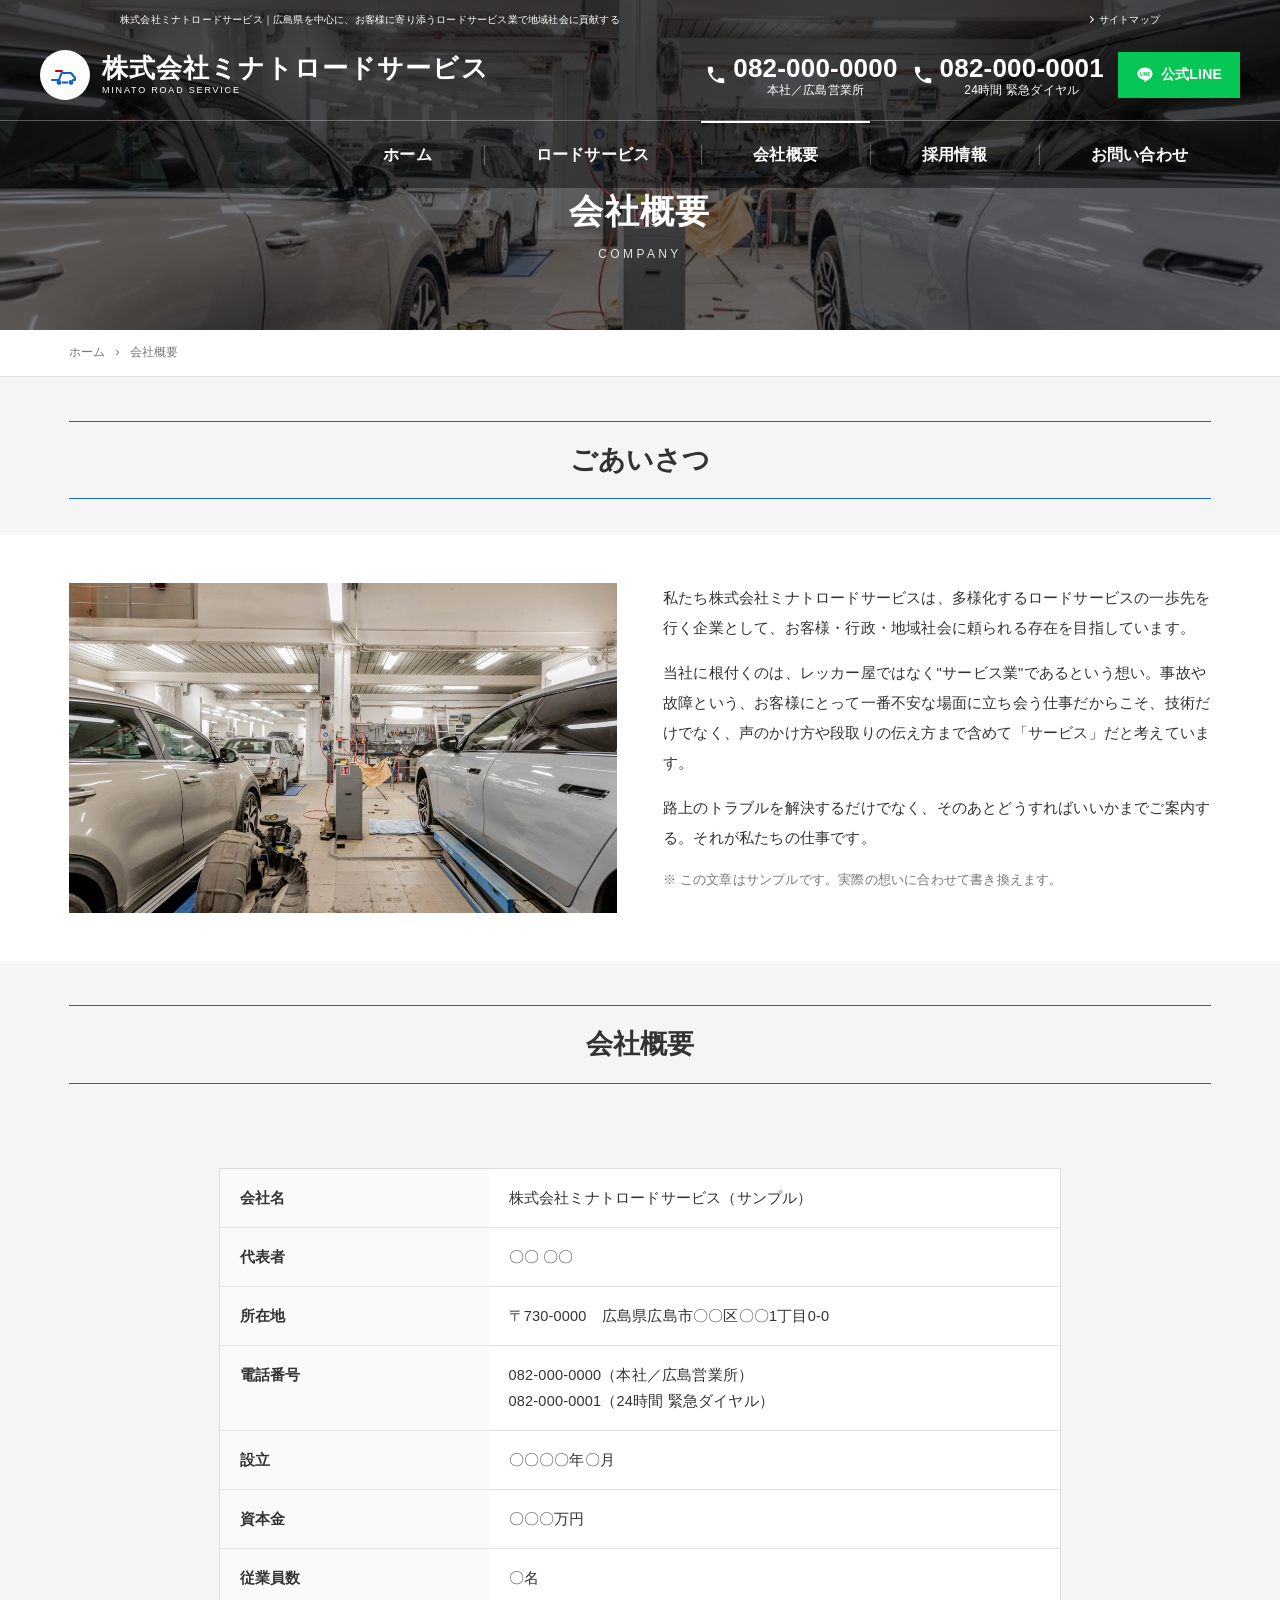
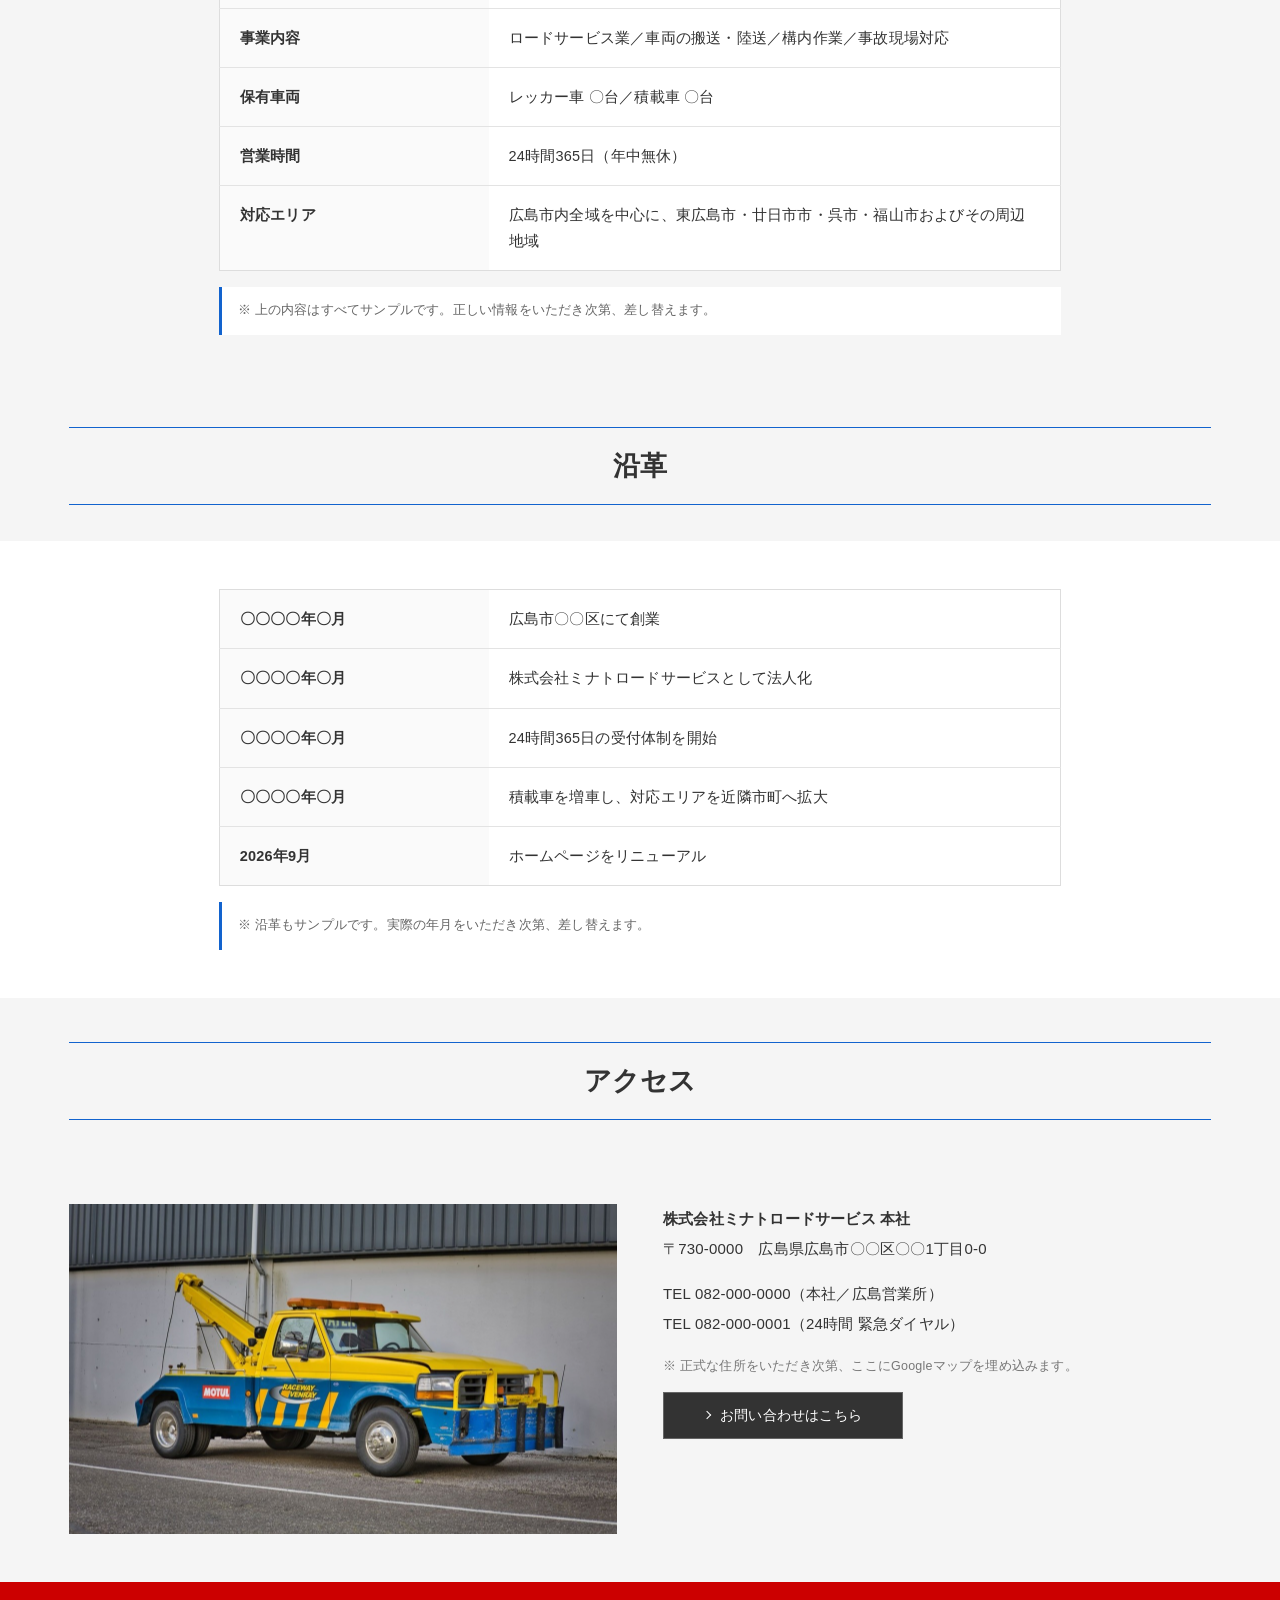
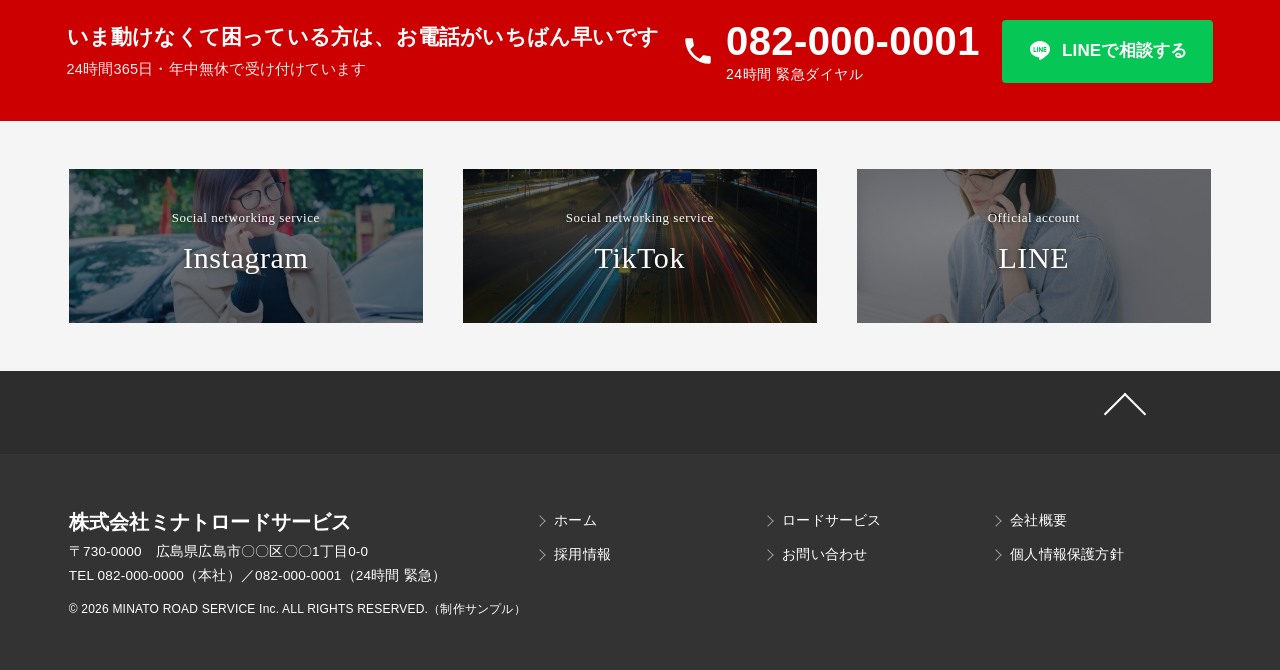
==== commit a1c28382: "修正5点（2026-10-09 源斗さん指示） - 代車の貸し出しは軽バンのみ（軽トラの記載を削除） - 「お貸しする期間は修理が終わるまででも構いません」を削除 - 対応エリアに福山市を追加（トップ" ====
--- a/company.html
+++ b/company.html
@@ -21,8 +21,12 @@
     <div class="hd__r">
       <a class="tel" href="tel:0820000000"><svg viewBox="0 0 24 24" aria-hidden="true"><path d="M6.6 10.8a15.1 15.1 0 0 0 6.6 6.6l2.2-2.2a1 1 0 0 1 1-.25c1.1.37 2.3.57 3.6.57a1 1 0 0 1 1 1V20a1 1 0 0 1-1 1A17 17 0 0 1 3 4a1 1 0 0 1 1-1h3.5a1 1 0 0 1 1 1c0 1.25.2 2.45.57 3.57a1 1 0 0 1-.25 1L6.6 10.8z"/></svg><span>082-000-0000<i>本社／広島営業所</i></span></a>
       <a class="tel" href="tel:0820000001"><svg viewBox="0 0 24 24" aria-hidden="true"><path d="M6.6 10.8a15.1 15.1 0 0 0 6.6 6.6l2.2-2.2a1 1 0 0 1 1-.25c1.1.37 2.3.57 3.6.57a1 1 0 0 1 1 1V20a1 1 0 0 1-1 1A17 17 0 0 1 3 4a1 1 0 0 1 1-1h3.5a1 1 0 0 1 1 1c0 1.25.2 2.45.57 3.57a1 1 0 0 1-.25 1L6.6 10.8z"/></svg><span>082-000-0001<i>24時間 緊急ダイヤル</i></span></a>
-      <a class="hd__line" href="#" target="_blank" rel="noopener"><svg viewBox="0 0 24 24" aria-hidden="true"><path d="M12 2C6.5 2 2 5.7 2 10.2c0 4 3.6 7.4 8.4 8.1.3.07.8.2.9.5.1.25.07.65.03.9l-.14.85c-.04.25-.2 1 .87.54s5.8-3.4 7.9-5.8C21.3 13.7 22 12 22 10.2 22 5.7 17.5 2 12 2zM8 13.1H6a.5.5 0 0 1-.5-.5V8.6c0-.3.2-.5.5-.5s.5.2.5.5v3.4h1.5c.3 0 .5.2.5.5s-.2.6-.5.6zm2-.5c0 .3-.2.5-.5.5a.5.5 0 0 1-.5-.5V8.6c0-.3.2-.5.5-.5s.5.2.5.5v4zm4.8 0c0 .2-.15.4-.36.5a.6.6 0 0 1-.17.02.5.5 0 0 1-.42-.2l-2-2.76v2.45c0 .3-.24.5-.53.5a.5.5 0 0 1-.52-.5V8.6c0-.23.14-.43.36-.5a.5.5 0 0 1 .16-.03c.16 0 .32.1.42.2l2 2.77V8.6c0-.3.24-.5.53-.5s.53.2.53.5v4zm3.2-2.5c.3 0 .5.24.5.53s-.2.5-.5.5h-1.5v.94h1.5c.3 0 .5.23.5.52s-.2.52-.5.52h-2a.5.5 0 0 1-.5-.5V8.6c0-.3.2-.5.5-.5h2c.3 0 .5.2.5.5s-.2.5-.5.5h-1.5v.95h1.5z"/></svg>公式LINE</a>
+      <a class="hd__line" href="https://lin.ee/XLTq3l2" target="_blank" rel="noopener"><svg viewBox="0 0 24 24" aria-hidden="true"><path d="M12 2C6.5 2 2 5.7 2 10.2c0 4 3.6 7.4 8.4 8.1.3.07.8.2.9.5.1.25.07.65.03.9l-.14.85c-.04.25-.2 1 .87.54s5.8-3.4 7.9-5.8C21.3 13.7 22 12 22 10.2 22 5.7 17.5 2 12 2zM8 13.1H6a.5.5 0 0 1-.5-.5V8.6c0-.3.2-.5.5-.5s.5.2.5.5v3.4h1.5c.3 0 .5.2.5.5s-.2.6-.5.6zm2-.5c0 .3-.2.5-.5.5a.5.5 0 0 1-.5-.5V8.6c0-.3.2-.5.5-.5s.5.2.5.5v4zm4.8 0c0 .2-.15.4-.36.5a.6.6 0 0 1-.17.02.5.5 0 0 1-.42-.2l-2-2.76v2.45c0 .3-.24.5-.53.5a.5.5 0 0 1-.52-.5V8.6c0-.23.14-.43.36-.5a.5.5 0 0 1 .16-.03c.16 0 .32.1.42.2l2 2.77V8.6c0-.3.24-.5.53-.5s.53.2.53.5v4zm3.2-2.5c.3 0 .5.24.5.53s-.2.5-.5.5h-1.5v.94h1.5c.3 0 .5.23.5.52s-.2.52-.5.52h-2a.5.5 0 0 1-.5-.5V8.6c0-.3.2-.5.5-.5h2c.3 0 .5.2.5.5s-.2.5-.5.5h-1.5v.95h1.5z"/></svg>公式LINE</a>
       <a class="hd__btn" href="contact.html">お問い合わせ</a>
+    </div>
+    <div class="hd__sp">
+      <a class="t" href="tel:0820000001" aria-label="24時間 緊急ダイヤルに電話"><svg viewBox="0 0 24 24" aria-hidden="true"><path d="M6.6 10.8a15.1 15.1 0 0 0 6.6 6.6l2.2-2.2a1 1 0 0 1 1-.25c1.1.37 2.3.57 3.6.57a1 1 0 0 1 1 1V20a1 1 0 0 1-1 1A17 17 0 0 1 3 4a1 1 0 0 1 1-1h3.5a1 1 0 0 1 1 1c0 1.25.2 2.45.57 3.57a1 1 0 0 1-.25 1L6.6 10.8z"/></svg></a>
+      <a class="l" href="https://lin.ee/XLTq3l2" target="_blank" rel="noopener" aria-label="公式LINE"><svg viewBox="0 0 24 24" aria-hidden="true"><path d="M12 2C6.5 2 2 5.7 2 10.2c0 4 3.6 7.4 8.4 8.1.3.07.8.2.9.5.1.25.07.65.03.9l-.14.85c-.04.25-.2 1 .87.54s5.8-3.4 7.9-5.8C21.3 13.7 22 12 22 10.2 22 5.7 17.5 2 12 2zM8 13.1H6a.5.5 0 0 1-.5-.5V8.6c0-.3.2-.5.5-.5s.5.2.5.5v3.4h1.5c.3 0 .5.2.5.5s-.2.6-.5.6zm2-.5c0 .3-.2.5-.5.5a.5.5 0 0 1-.5-.5V8.6c0-.3.2-.5.5-.5s.5.2.5.5v4zm4.8 0c0 .2-.15.4-.36.5a.6.6 0 0 1-.17.02.5.5 0 0 1-.42-.2l-2-2.76v2.45c0 .3-.24.5-.53.5a.5.5 0 0 1-.52-.5V8.6c0-.23.14-.43.36-.5a.5.5 0 0 1 .16-.03c.16 0 .32.1.42.2l2 2.77V8.6c0-.3.24-.5.53-.5s.53.2.53.5v4zm3.2-2.5c.3 0 .5.24.5.53s-.2.5-.5.5h-1.5v.94h1.5c.3 0 .5.23.5.52s-.2.52-.5.52h-2a.5.5 0 0 1-.5-.5V8.6c0-.3.2-.5.5-.5h2c.3 0 .5.2.5.5s-.2.5-.5.5h-1.5v.95h1.5z"/></svg></a>
     </div>
     <button class="burger" type="button" aria-label="メニュー"><div><span></span></div></button>
   </div>
@@ -58,7 +62,7 @@
         <tr><th>事業内容</th><td>ロードサービス業／車両の搬送・陸送／構内作業／事故現場対応</td></tr>
         <tr><th>保有車両</th><td>レッカー車 〇台／積載車 〇台</td></tr>
         <tr><th>営業時間</th><td>24時間365日（年中無休）</td></tr>
-        <tr><th>対応エリア</th><td>広島市内全域を中心に、東広島市・廿日市市・呉市およびその周辺地域</td></tr>
+        <tr><th>対応エリア</th><td>広島市内全域を中心に、東広島市・廿日市市・呉市・福山市およびその周辺地域</td></tr>
       </tbody>
     </table>
     <p class="note">※ 上の内容はすべてサンプルです。正しい情報をいただき次第、差し替えます。</p>
@@ -93,14 +97,14 @@
   <div class="urg__in">
     <div class="urg__tx"><b>いま動けなくて困っている方は、お電話がいちばん早いです</b><span>24時間365日・年中無休で受け付けています</span></div>
     <a class="urg__tel" href="tel:0820000001"><svg viewBox="0 0 24 24" aria-hidden="true"><path d="M6.6 10.8a15.1 15.1 0 0 0 6.6 6.6l2.2-2.2a1 1 0 0 1 1-.25c1.1.37 2.3.57 3.6.57a1 1 0 0 1 1 1V20a1 1 0 0 1-1 1A17 17 0 0 1 3 4a1 1 0 0 1 1-1h3.5a1 1 0 0 1 1 1c0 1.25.2 2.45.57 3.57a1 1 0 0 1-.25 1L6.6 10.8z"/></svg><span>082-000-0001<i>24時間 緊急ダイヤル</i></span></a>
-    <a class="urg__line" href="#" target="_blank" rel="noopener"><svg viewBox="0 0 24 24" aria-hidden="true"><path d="M12 2C6.5 2 2 5.7 2 10.2c0 4 3.6 7.4 8.4 8.1.3.07.8.2.9.5.1.25.07.65.03.9l-.14.85c-.04.25-.2 1 .87.54s5.8-3.4 7.9-5.8C21.3 13.7 22 12 22 10.2 22 5.7 17.5 2 12 2zM8 13.1H6a.5.5 0 0 1-.5-.5V8.6c0-.3.2-.5.5-.5s.5.2.5.5v3.4h1.5c.3 0 .5.2.5.5s-.2.6-.5.6zm2-.5c0 .3-.2.5-.5.5a.5.5 0 0 1-.5-.5V8.6c0-.3.2-.5.5-.5s.5.2.5.5v4zm4.8 0c0 .2-.15.4-.36.5a.6.6 0 0 1-.17.02.5.5 0 0 1-.42-.2l-2-2.76v2.45c0 .3-.24.5-.53.5a.5.5 0 0 1-.52-.5V8.6c0-.23.14-.43.36-.5a.5.5 0 0 1 .16-.03c.16 0 .32.1.42.2l2 2.77V8.6c0-.3.24-.5.53-.5s.53.2.53.5v4zm3.2-2.5c.3 0 .5.24.5.53s-.2.5-.5.5h-1.5v.94h1.5c.3 0 .5.23.5.52s-.2.52-.5.52h-2a.5.5 0 0 1-.5-.5V8.6c0-.3.2-.5.5-.5h2c.3 0 .5.2.5.5s-.2.5-.5.5h-1.5v.95h1.5z"/></svg>LINEで相談する</a>
+    <a class="urg__line" href="https://lin.ee/XLTq3l2" target="_blank" rel="noopener"><svg viewBox="0 0 24 24" aria-hidden="true"><path d="M12 2C6.5 2 2 5.7 2 10.2c0 4 3.6 7.4 8.4 8.1.3.07.8.2.9.5.1.25.07.65.03.9l-.14.85c-.04.25-.2 1 .87.54s5.8-3.4 7.9-5.8C21.3 13.7 22 12 22 10.2 22 5.7 17.5 2 12 2zM8 13.1H6a.5.5 0 0 1-.5-.5V8.6c0-.3.2-.5.5-.5s.5.2.5.5v3.4h1.5c.3 0 .5.2.5.5s-.2.6-.5.6zm2-.5c0 .3-.2.5-.5.5a.5.5 0 0 1-.5-.5V8.6c0-.3.2-.5.5-.5s.5.2.5.5v4zm4.8 0c0 .2-.15.4-.36.5a.6.6 0 0 1-.17.02.5.5 0 0 1-.42-.2l-2-2.76v2.45c0 .3-.24.5-.53.5a.5.5 0 0 1-.52-.5V8.6c0-.23.14-.43.36-.5a.5.5 0 0 1 .16-.03c.16 0 .32.1.42.2l2 2.77V8.6c0-.3.24-.5.53-.5s.53.2.53.5v4zm3.2-2.5c.3 0 .5.24.5.53s-.2.5-.5.5h-1.5v.94h1.5c.3 0 .5.23.5.52s-.2.52-.5.52h-2a.5.5 0 0 1-.5-.5V8.6c0-.3.2-.5.5-.5h2c.3 0 .5.2.5.5s-.2.5-.5.5h-1.5v.95h1.5z"/></svg>LINEで相談する</a>
   </div>
 </section>
 <section class="bnr">
   <div class="wrap bnr__in">
     <a href="#" target="_blank" rel="noopener" style="background-image:url(assets/img/bnr_ig.jpg)"><span class="bnr__tx"><small>Social networking service</small><b>Instagram</b></span></a>
     <a href="#" target="_blank" rel="noopener" style="background-image:url(assets/img/bnr_tt.jpg)"><span class="bnr__tx"><small>Social networking service</small><b>TikTok</b></span></a>
-    <a href="#" target="_blank" rel="noopener" style="background-image:url(assets/img/bnr_line.jpg)"><span class="bnr__tx"><small>Official account</small><b>LINE</b></span></a>
+    <a href="https://lin.ee/XLTq3l2" target="_blank" rel="noopener" style="background-image:url(assets/img/bnr_line.jpg)"><span class="bnr__tx"><small>Official account</small><b>LINE</b></span></a>
   </div>
 </section>
 </main>
@@ -125,7 +129,7 @@
 
 <div class="fixbtn">
   <a class="tel" href="tel:0820000001"><svg viewBox="0 0 24 24" aria-hidden="true"><path d="M6.6 10.8a15.1 15.1 0 0 0 6.6 6.6l2.2-2.2a1 1 0 0 1 1-.25c1.1.37 2.3.57 3.6.57a1 1 0 0 1 1 1V20a1 1 0 0 1-1 1A17 17 0 0 1 3 4a1 1 0 0 1 1-1h3.5a1 1 0 0 1 1 1c0 1.25.2 2.45.57 3.57a1 1 0 0 1-.25 1L6.6 10.8z"/></svg><span>082-000-0001<i>24時間 緊急ダイヤル</i></span></a>
-  <a class="line" href="#" target="_blank" rel="noopener">公式LINE</a>
+  <a class="line" href="https://lin.ee/XLTq3l2" target="_blank" rel="noopener">公式LINE</a>
 </div>
 
 <script src="assets/js/main.js"></script>
--- a/assets/css/common.css
+++ b/assets/css/common.css
@@ -43,6 +43,7 @@
 .nav a{ display:block; padding:0 52px; line-height:67px; font-size:16px; font-weight:700; color:#fff; white-space:nowrap; text-align:center; position:relative; }
 .nav li.current a::before{ content:""; position:absolute; left:0; top:0; width:100%; height:2px; background:#fff; }
 .nav a:hover{ opacity:.8; }
+.hd__sp{ display:none; }
 .burger{ display:none; }
 
 /* スクロール追従：上にいる時はそのまま／下げると細い黒帯に縮む（オカモトと同じ作り） */
@@ -86,10 +87,10 @@
 .mv__scroll{ position:absolute; left:50%; bottom:40px; transform:translateX(-50%); color:#fff; font-size:10px; letter-spacing:.2em; }
 
 /* ---- 見出し枠（上下1px #1263ce・27px太字） ---- */
-.ttl{ padding:60px 0; }
-.ttl__box{ border-top:1px solid var(--blue); border-bottom:1px solid var(--blue); padding:20px; text-align:center; }
+.ttl{ padding:44px 0 36px; }
+.ttl__box{ border-top:1px solid var(--blue); border-bottom:1px solid var(--blue); padding:14px; text-align:center; }
 .ttl__box span{ font-size:27px; font-weight:700; line-height:1.8; }
-.ttl--tight{ padding:60px 0 30px; }
+.ttl--tight{ padding:44px 0 26px; }
 
 /* ---- 写真＋文章（写真720px・全幅寄せ） ---- */
 .imgtxt{ padding:0 0 60px; }
@@ -117,17 +118,17 @@
 .band span{ font-size:27px; font-weight:700; color:#fff; line-height:1.8; }
 
 /* ---- 会社情報カード ---- */
-.cards{ background:#fff; padding:30px 0 60px; }
+.cards{ background:#fff; padding:26px 0 48px; }
 .cards__in{ display:flex; gap:46px; }
 .card{ width:50%; background:var(--dark); color:#fff; }
-.card .ph{ height:343px; }
+.card .ph{ height:250px; }
 .card__bd{ padding:10px 20px 20px; }
 .card__bd h3{ font-size:20px; font-weight:700; text-align:center; line-height:1.8; margin-bottom:10px; }
 .card__bd p{ font-size:16px; line-height:1.8; margin-bottom:10px; }
 .card__bd .btn01{ display:block; text-align:center; }
 
 /* ---- 新着情報 ---- */
-.news{ padding:60px 0 100px; }
+.news{ padding:40px 0 60px; }
 .news__box{ max-width:1200px; margin:0 auto; background:#fff; border:1px solid #333; }
 .news ul{ width:400px; margin:0 auto; padding-top:1px; }
 .news li a{ display:flex; padding:10px 0; font-size:14px; color:#222; }
@@ -137,7 +138,7 @@
 .news__btn a{ display:inline-block; width:200px; background:var(--dark); color:#fff; font-size:15px; padding:10px; line-height:1.5; }
 
 /* ---- バナー3枚（Instagram / TikTok / 公式LINE） ---- */
-.bnr{ padding:60px 0; }
+.bnr{ padding:48px 0; }
 .bnr__in{ display:flex; gap:40px; }
 .bnr a{ width:354px; height:154px; position:relative; display:block; overflow:hidden; background:#2b2f36; }
 .bnr a{ background-size:cover; background-position:center; }
@@ -177,6 +178,21 @@
   .logo__em{ width:19px; height:19px; } .logo__em svg{ width:13px; height:13px; }
   .logo__tx{ font-size:14px; } .logo__tx small{ display:none; }
   .hd__r{ display:none; }
+  /* スマホのヘッダーは最初から45px＝スクロールで縮める必要がないので、PC用の縮小指定を打ち消す */
+  .hd.is-stuck .hd__in{ padding:13px 15px; }
+  .hd.is-stuck .logo{ height:19px; }
+  .hd.is-stuck .logo__em{ width:19px; height:19px; }
+  .hd.is-stuck .logo__em svg{ width:13px; height:13px; }
+  .hd.is-stuck .logo__tx{ font-size:14px; }
+  /* スマホのヘッダーにも電話とLINE（下のバーと合わせて、どこを見ていても押せる） */
+  .hd__sp{ display:flex; align-items:center; gap:6px; position:absolute; right:48px; top:50%; transform:translateY(-50%); }
+  .hd__sp a{ width:32px; height:32px; border-radius:50%; display:grid; place-items:center; transition:.2s; }
+  .hd__sp a:active{ transform:scale(.92); }
+  .hd__sp .t{ background:var(--red); }
+  .hd__sp .l{ background:#06c755; }
+  .hd__sp svg{ width:17px; height:17px; fill:#fff; }
+  .hd.open .hd__sp{ display:none; }
+  .logo__tx{ max-width:calc(100vw - 176px); overflow:hidden; text-overflow:ellipsis; white-space:nowrap; }
   .nav{ display:none; }
   .burger{ display:block; position:absolute; right:0; top:0; width:45px; height:45px; background:none; border:0; padding:6px; cursor:pointer; }
   .burger div{ width:30px; height:30px; margin:0 auto; position:relative; }
@@ -243,7 +259,8 @@
   .fixbtn .tel{ font-size:21px; gap:6px; } .fixbtn .tel svg{ width:15px; height:15px; margin-top:2px; } .fixbtn .tel i{ font-size:10px; text-align:left; }
   .fixbtn .line{ display:inline-block; background:#06c755; color:#fff; font-size:15px; font-weight:700; padding:10px 18px; white-space:nowrap; }
 }
-@media (max-width:400px){ .mv__tx h2{ font-size:6vw; } .logo__tx{ font-size:13px; } }
+@media (max-width:400px){ .mv__tx h2{ font-size:6vw; } .logo__tx,.hd.is-stuck .logo__tx{ font-size:12.5px; } }
+@media (max-width:380px){ .logo__tx,.hd.is-stuck .logo__tx{ font-size:12px; letter-spacing:.01em; } .hd__sp a{ width:30px; height:30px; } .hd__sp{ right:46px; gap:5px; } }
 
 /* ============================================================
    ここから 5ページ構成の追加パーツ
@@ -261,15 +278,16 @@
 .bread li+li::before{ content:"›"; margin-right:10px; }
 
 /* ---- 緊急CTA帯（トップの広告の核） ---- */
-.urg{ background:var(--red); color:#fff; padding:26px 0; }
-.urg__in{ max-width:1260px; margin:0 auto; padding:0 20px; display:flex; align-items:center; justify-content:center; gap:22px; flex-wrap:wrap; }
-.urg__tx b{ display:block; font-size:19px; font-weight:700; line-height:1.6; }
-.urg__tx span{ display:block; font-size:13px; opacity:.9; }
-.urg__tel{ display:flex; align-items:center; gap:8px; color:#fff; font-size:34px; font-weight:700; line-height:1; letter-spacing:.02em; }
-.urg__tel svg{ width:30px; height:30px; fill:#fff; }
-.urg__tel i{ display:block; font-style:normal; font-size:12px; font-weight:400; padding-top:4px; }
-.urg__line{ display:inline-flex; align-items:center; gap:8px; background:#06c755; color:#fff; font-size:15px; font-weight:700; padding:13px 22px; border-radius:4px; }
-.urg__line svg{ width:20px; height:20px; fill:#fff; }
+.urg{ background:var(--red); color:#fff; padding:38px 0; }
+.urg__in{ max-width:1340px; margin:0 auto; padding:0 20px; display:flex; align-items:center; justify-content:center; gap:26px; flex-wrap:wrap; }
+.urg__tx b{ display:block; font-size:23px; font-weight:700; line-height:1.55; }
+.urg__tx span{ display:block; font-size:14.5px; opacity:.92; margin-top:2px; }
+.urg__tel{ display:flex; align-items:center; gap:11px; color:#fff; font-size:46px; font-weight:700; line-height:1; letter-spacing:.01em; transition:.2s; }
+.urg__tel:hover{ opacity:.85; }
+.urg__tel svg{ width:38px; height:38px; fill:#fff; flex:none; }
+.urg__tel i{ display:block; font-style:normal; font-size:14px; font-weight:400; padding-top:6px; letter-spacing:.04em; }
+.urg__line{ display:inline-flex; align-items:center; gap:10px; background:#06c755; color:#fff; font-size:18px; font-weight:700; padding:18px 30px; border-radius:4px; }
+.urg__line svg{ width:24px; height:24px; fill:#fff; flex:none; }
 .urg__line:hover{ opacity:.88; }
 
 /* ---- トラブル4枚カード ---- */
@@ -310,7 +328,7 @@
 .area__list{ display:flex; flex-wrap:wrap; gap:8px 10px; }
 .area__list li{ font-size:14px; background:#fff; border:1px solid #ddd; padding:7px 15px; line-height:1.5; }
 .area__list li.main{ background:var(--dark); color:#fff; border-color:var(--dark); font-weight:700; }
-.area__map{ width:54%; }
+.area__map{ width:54%; max-width:500px; margin-left:auto; }
 .area__map img{ width:100%; border:1px solid #ddd; }
 
 /* ---- ご依頼の流れ ---- */
@@ -352,12 +370,33 @@
 
 /* ---- 汎用余白 ---- */
 .pb60{ padding-bottom:60px; } .pt0{ padding-top:0; }
-.sec{ padding:60px 0; } .sec--w{ background:#fff; }
+.sec{ padding:48px 0; } .sec--w{ background:#fff; }
 .lead-c{ text-align:center; font-size:15px; line-height:2; color:#555; margin-bottom:36px; }
 
 /* ============================================================
    追加パーツのレスポンシブ
    ============================================================ */
+
+/* 緊急帯：画面幅に応じて段階的に縮める（折り返さない範囲で最大に） */
+@media (max-width:1380px){
+  .urg__tel{ font-size:40px; } .urg__tel svg{ width:34px; height:34px; }
+  .urg__tx b{ font-size:21px; } .urg__line{ font-size:17px; padding:16px 26px; }
+  .urg__in{ gap:22px; }
+}
+@media (max-width:1180px){
+  .urg__tel{ font-size:34px; } .urg__tel svg{ width:29px; height:29px; }
+  .urg__tel i{ font-size:12.5px; padding-top:4px; }
+  .urg__tx b{ font-size:18px; } .urg__tx span{ font-size:13px; }
+  .urg__line{ font-size:15px; padding:13px 20px; } .urg__line svg{ width:20px; height:20px; }
+  .urg__in{ gap:18px; } .urg{ padding:30px 0; }
+}
+@media (max-width:1060px){
+  .urg__tel{ font-size:30px; } .urg__tel svg{ width:25px; height:25px; }
+  .urg__tel i{ font-size:11.5px; padding-top:3px; }
+  .urg__tx b{ font-size:16.5px; } .urg__tx span{ font-size:12px; }
+  .urg__line{ font-size:14px; padding:11px 17px; } .urg__line svg{ width:18px; height:18px; }
+  .urg__in{ gap:14px; } .urg{ padding:26px 0; }
+}
 @media (max-width:1280px){
   .hd__r{ gap:14px; }
   .hd__btn{ display:none; }   /* 緊急時は電話とLINEを優先。問い合わせはナビにある */
@@ -373,11 +412,13 @@
   .hd--solid{ background:rgba(11,16,24,.92); }
   .subhd h1{ font-size:23px; }
   .bread ul{ padding:10px 20px; font-size:11px; }
-  .urg{ padding:22px 0; }
+  .urg{ padding:26px 0; }
   .urg__in{ flex-direction:column; gap:16px; padding:0 20px; }
   .urg__tx{ text-align:center; }
-  .urg__tx b{ font-size:18px; }
-  .urg__tel{ font-size:31px; }
+  .urg__tx b{ font-size:19px; }
+  .urg__tel{ font-size:38px; gap:9px; }
+  .urg__tel svg{ width:30px; height:30px; }
+  .urg__line{ font-size:17px; padding:16px 28px; }
   .tcards{ flex-wrap:wrap; gap:20px; }
   .tcard{ width:calc(50% - 10px); }
   .tcard .ph{ height:0; padding-top:66.7%; }
@@ -412,3 +453,124 @@
   .tcard{ width:100%; }
   .flow li{ width:100%; }
 }
+
+/* ============================================================
+   料金（お金の出どころで分ける → 実費の内訳 → 約束）
+   ============================================================ */
+.fee__q{ background:var(--dark); color:#fff; text-align:center; padding:20px; font-size:18px; font-weight:700; line-height:1.7; }
+.fee__q small{ display:block; font-size:13.5px; font-weight:400; opacity:.85; margin-top:6px; }
+.fee__split{ display:flex; gap:0; border:1px solid #ddd; border-top:0; background:#fff; }
+.fee__col{ width:50%; padding:28px 26px; }
+.fee__col+.fee__col{ border-left:1px solid #ddd; }
+.fee__tag{ display:inline-block; font-size:12px; font-weight:700; letter-spacing:.08em; padding:5px 12px; margin-bottom:14px; }
+.fee__tag--a{ background:#06c755; color:#fff; }
+.fee__tag--b{ background:var(--dark); color:#fff; }
+.fee__col h3{ font-size:19px; font-weight:700; line-height:1.6; margin-bottom:12px; }
+.fee__col h3 em{ font-style:normal; color:var(--red); }
+.fee__col p{ font-size:14px; line-height:1.95; color:#444; }
+.fee__chk{ margin:14px 0; }
+.fee__chk li{ font-size:14px; line-height:1.8; padding-left:26px; position:relative; margin-bottom:6px; }
+.fee__chk li::before{ content:""; position:absolute; left:0; top:7px; width:14px; height:8px; border-left:2px solid #06c755; border-bottom:2px solid #06c755; transform:rotate(-45deg); }
+.fee__calc{ display:flex; align-items:stretch; gap:0; margin:16px 0 8px; }
+.fee__item{ flex:1; border:1px solid #ddd; background:#fafafa; padding:16px 12px; text-align:center; }
+.fee__item b{ display:block; font-size:12px; color:var(--blue); font-weight:700; margin-bottom:6px; }
+.fee__item span{ display:block; font-size:14px; font-weight:700; line-height:1.5; }
+.fee__item small{ display:block; font-size:11.5px; color:#777; margin-top:4px; }
+.fee__plus{ display:flex; align-items:center; padding:0 8px; font-size:20px; font-weight:700; color:#999; }
+.fee__promise{ background:#fff; border:2px solid var(--dark); padding:26px 28px; margin-top:28px; }
+.fee__promise h3{ font-size:18px; font-weight:700; margin-bottom:14px; display:flex; align-items:center; gap:10px; }
+.fee__promise h3::before{ content:""; width:22px; height:22px; border-radius:50%; background:var(--dark); flex:none; }
+.fee__promise li{ font-size:15px; line-height:1.9; padding-left:28px; position:relative; margin-bottom:8px; font-weight:700; }
+.fee__promise li::before{ content:""; position:absolute; left:2px; top:8px; width:14px; height:8px; border-left:2px solid var(--red); border-bottom:2px solid var(--red); transform:rotate(-45deg); }
+.fee__promise li span{ display:block; font-size:13.5px; font-weight:400; color:#555; line-height:1.8; }
+.fee__case{ margin-top:28px; border-left:4px solid var(--blue); background:#fff; padding:22px 26px; }
+.fee__case h3{ font-size:17px; font-weight:700; margin-bottom:10px; }
+.fee__case p{ font-size:14.5px; line-height:1.95; color:#444; }
+@media (max-width:960px){
+  .fee__q{ font-size:16px; padding:16px; }
+  .fee__split{ display:block; }
+  .fee__col{ width:100%; padding:22px 18px; }
+  .fee__col+.fee__col{ border-left:0; border-top:1px solid #ddd; }
+  .fee__calc{ display:block; }
+  .fee__item{ margin-bottom:8px; }
+  .fee__plus{ justify-content:center; padding:4px 0; }
+  .fee__promise{ padding:20px; } .fee__promise li{ font-size:14px; }
+  .fee__case{ padding:18px; }
+}
+
+/* トップの料金＝要点だけ（詳細はロードサービスページ） */
+.fee2{ border:1px solid #ddd; background:#fff; }
+.fee2__row{ display:flex; gap:22px; padding:22px 26px; align-items:flex-start; }
+.fee2__row+.fee2__row{ border-top:1px solid #e3e3e3; }
+.fee2__tag{ flex:none; width:168px; text-align:center; font-size:13px; font-weight:700; padding:9px 6px; line-height:1.5; color:#fff; }
+.fee2__tag--a{ background:#06c755; } .fee2__tag--b{ background:var(--dark); } .fee2__tag--c{ background:var(--blue); }
+.fee2__row p{ font-size:14.5px; line-height:1.95; color:#333; }
+.fee2__price{ font-size:30px; font-weight:700; color:var(--red); line-height:1.2; letter-spacing:.01em; }
+.fee2__unit{ font-size:14px; color:#555; margin-left:8px; }
+.fee2__note{ margin-top:18px; font-size:13.5px; line-height:1.9; color:#444; border-left:3px solid var(--red); padding:12px 16px; background:#fff; }
+@media (max-width:960px){
+  .fee2__row{ display:block; padding:18px; }
+  .fee2__tag{ display:inline-block; width:auto; padding:6px 14px; margin-bottom:10px; }
+  .fee2__price{ font-size:26px; display:block; }
+  .fee2__unit{ margin-left:0; display:block; }
+}
+
+/* 凝縮版：対応トラブルの一覧 */
+.tlist--grid{ display:grid; grid-template-columns:repeat(4,1fr); gap:10px; justify-content:initial; }
+.tlist--grid li{ text-align:center; padding:13px 8px; font-size:14px; background:#fff; border:1px solid #ddd; line-height:1.5; }
+/* 凝縮版：選ばれる理由3つ（写真なし） */
+.r3{ display:flex; gap:26px; }
+.r3__item{ width:33.333%; background:#fff; border:1px solid #ddd; border-top:3px solid var(--blue); padding:26px 24px; }
+.r3__no{ display:block; font-family:Oswald,sans-serif; font-size:13px; letter-spacing:.2em; color:var(--blue); font-weight:700; margin-bottom:10px; }
+.r3__item h3{ font-size:17px; font-weight:700; line-height:1.6; margin-bottom:10px; }
+.r3__item p{ font-size:14px; line-height:1.9; color:#555; }
+@media (max-width:960px){
+  .tlist--grid{ grid-template-columns:repeat(2,1fr); gap:8px; }
+  .tlist--grid li{ font-size:13px; padding:11px 6px; }
+  .r3{ display:block; } .r3__item{ width:100%; } .r3__item+.r3__item{ margin-top:14px; }
+}
+
+/* 対応できる車両（並び順で誰向けかを伝える） */
+.cars{ background:var(--dark); color:#fff; padding:20px 0; }
+.cars__in{ display:flex; align-items:center; gap:24px; flex-wrap:wrap; justify-content:center; }
+.cars__lb{ font-size:13px; font-weight:700; letter-spacing:.1em; color:#fff; border-right:1px solid rgba(255,255,255,.35); padding-right:24px; flex:none; }
+.cars__list{ display:flex; flex-wrap:wrap; gap:8px 10px; }
+.cars__list li{ font-size:13.5px; padding:6px 14px; border:1px solid rgba(255,255,255,.4); line-height:1.5; }
+.cars__list li:nth-child(-n+4){ background:#fff; color:var(--dark); border-color:#fff; font-weight:700; }
+/* 何度もご依頼いただく場合 */
+.rep{ display:flex; gap:36px; align-items:stretch; background:#fff; border:1px solid #ddd; }
+.rep__tx{ width:60%; padding:30px 32px; }
+.rep__tx h3{ font-size:21px; font-weight:700; margin-bottom:12px; }
+.rep__tx p{ font-size:14.5px; line-height:1.95; color:#333; }
+.rep__list{ margin:16px 0 14px; }
+.rep__list li{ font-size:14px; line-height:1.8; padding-left:24px; position:relative; margin-bottom:7px; }
+.rep__list li::before{ content:""; position:absolute; left:0; top:7px; width:13px; height:7px; border-left:2px solid var(--blue); border-bottom:2px solid var(--blue); transform:rotate(-45deg); }
+.rep__note{ font-size:12.5px; color:#777; }
+.rep__ph{ width:40%; min-height:280px; }
+/* 代車（軽貨物車）のご用意 */
+.lend{ background:#fff; border:1px solid #ddd; }
+.lend__hd{ background:var(--dark2); color:#fff; padding:20px 32px; display:flex; align-items:center; gap:20px; flex-wrap:wrap; }
+.lend__lb{ flex:none; font-size:12.5px; font-weight:700; letter-spacing:.12em; background:var(--blue); color:#fff; padding:6px 14px; }
+.lend__hd h3{ font-size:23px; font-weight:700; line-height:1.5; }
+.lend__bd{ padding:28px 32px 24px; }
+.lend__bd p{ font-size:14.5px; line-height:1.95; color:#333; }
+.lend__list{ margin:18px 0 14px; }
+.lend__list li{ font-size:14.5px; line-height:1.8; padding-left:24px; position:relative; margin-bottom:8px; }
+.lend__list li::before{ content:""; position:absolute; left:0; top:7px; width:13px; height:7px; border-left:2px solid var(--blue); border-bottom:2px solid var(--blue); transform:rotate(-45deg); }
+.lend__note{ font-size:12.5px; line-height:1.85; color:#777; }
+
+@media (max-width:960px){
+  .cars{ padding:16px 0; }
+  .cars__in{ gap:12px; }
+  .cars__lb{ border-right:0; padding-right:0; width:100%; text-align:center; }
+  .cars__list{ justify-content:center; gap:6px 8px; }
+  .cars__list li{ font-size:12.5px; padding:5px 11px; }
+  .rep{ display:block; }
+  .rep__tx{ width:100%; padding:22px 18px; }
+  .rep__ph{ width:100%; min-height:0; height:0; padding-top:56%; }
+  .lend__hd{ padding:18px; gap:12px; }
+  .lend__hd h3{ font-size:19px; }
+  .lend__bd{ padding:20px 18px 18px; }
+  .lend__bd p{ font-size:14px; }
+  .lend__list li{ font-size:14px; }
+}
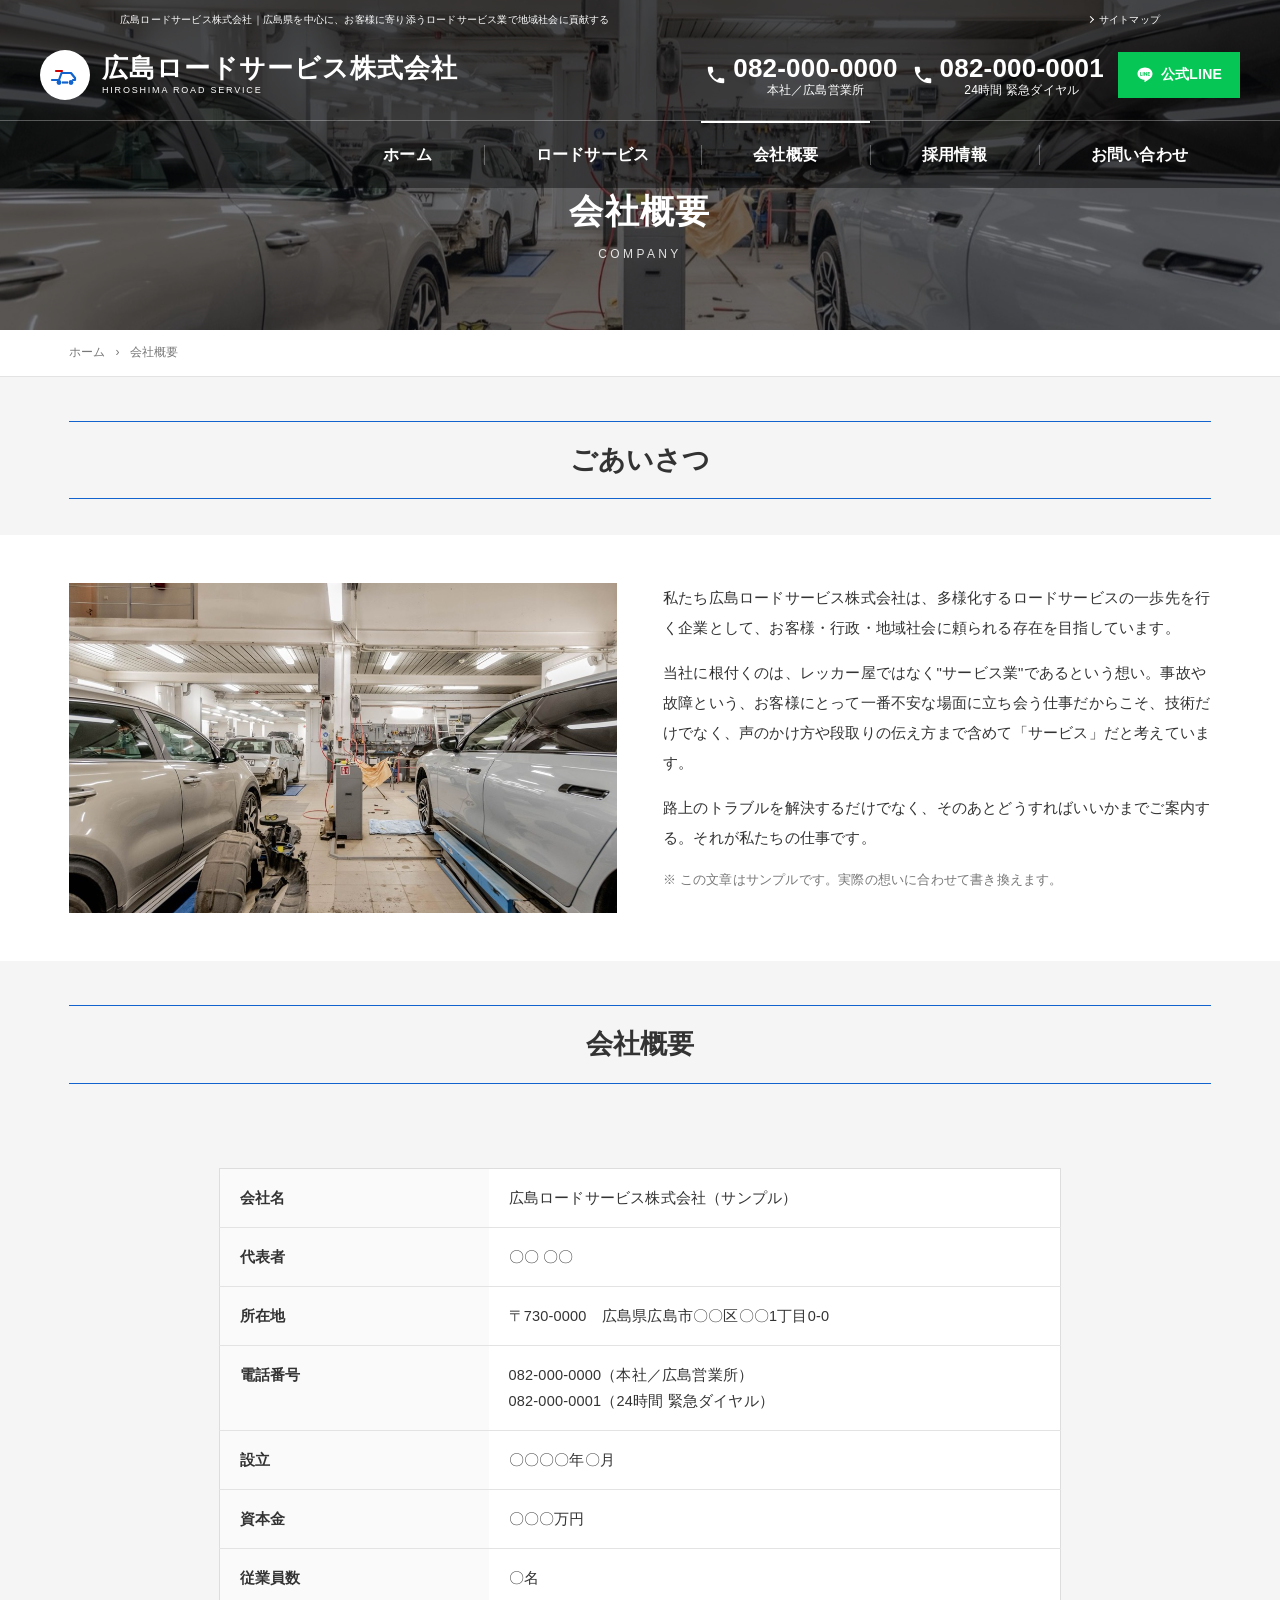
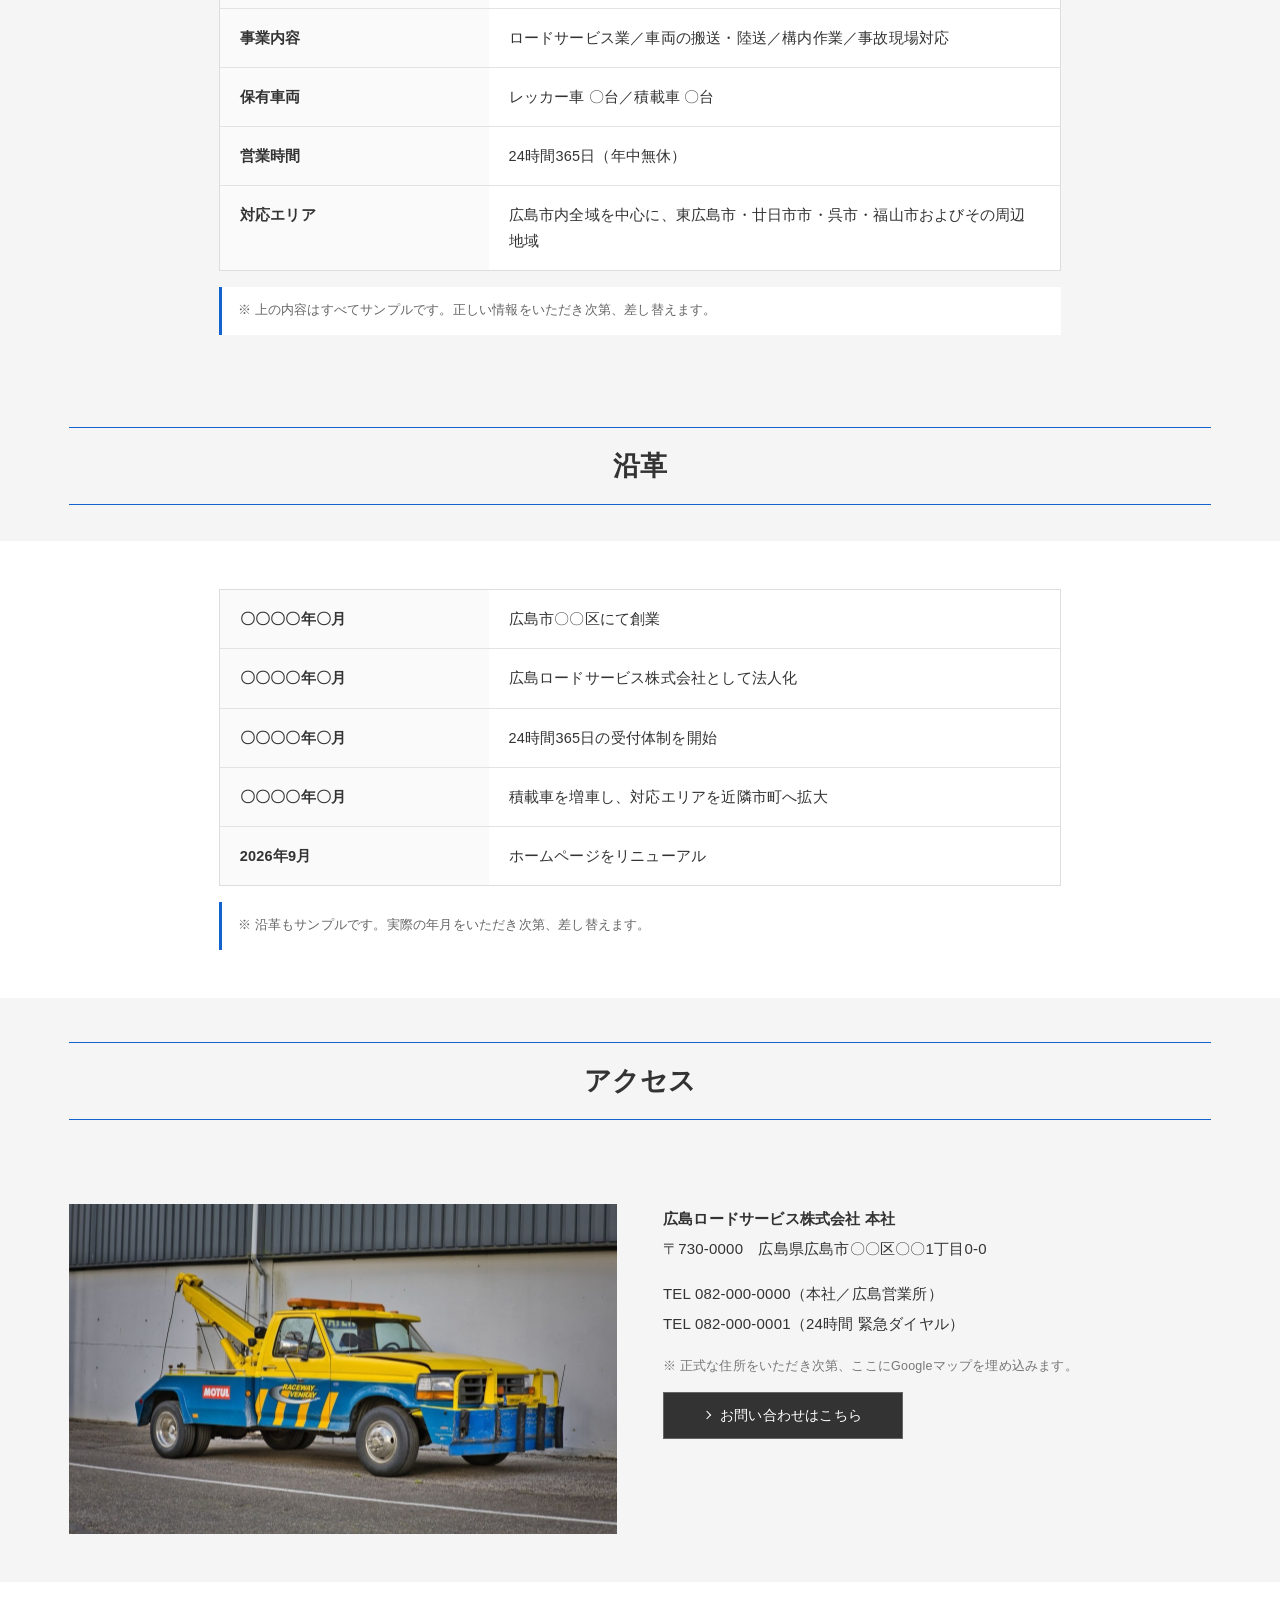
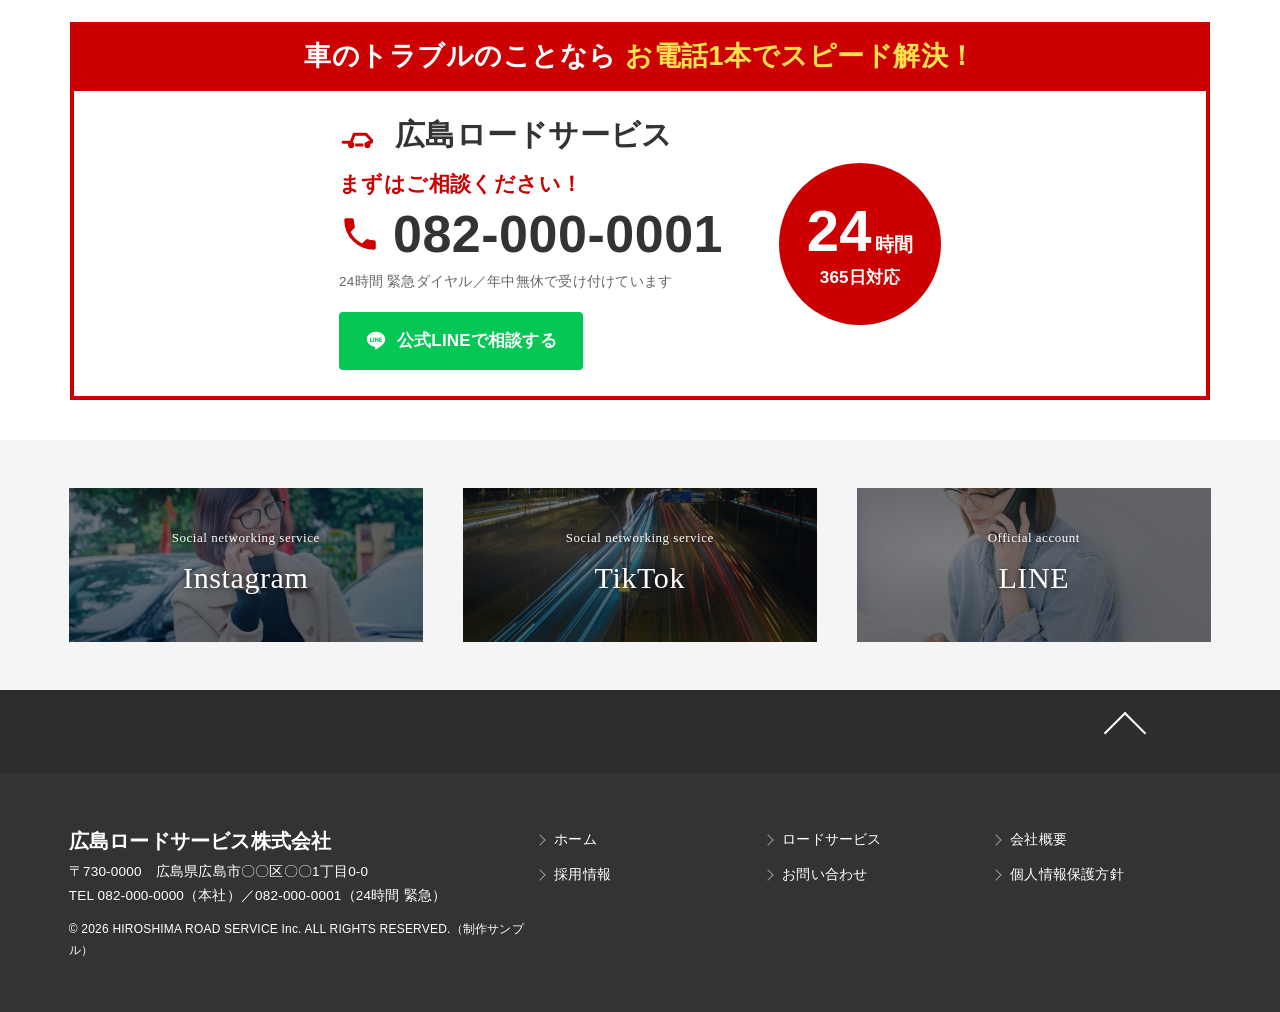
==== commit c1fff825: "社名確定・料金カード・緊急CTAの作り替え（2026-10-09 源斗さん指示） - 社名を「広島ロードサービス株式会社」に変更（全ページ＋地図） - 料金を写真つきカード4枚に作り替え（参考画像1枚" ====
--- a/company.html
+++ b/company.html
@@ -5,18 +5,18 @@
 <meta name="viewport" content="width=device-width, initial-scale=1">
 <meta name="format-detection" content="telephone=no">
 <meta name="robots" content="noindex, nofollow">
-<title>会社概要｜株式会社ミナトロードサービス（制作サンプル）</title>
-<meta name="description" content="【制作サンプル】株式会社ミナトロードサービスの会社概要・沿革・アクセスのご案内です。">
+<title>会社概要｜広島ロードサービス株式会社（制作サンプル）</title>
+<meta name="description" content="【制作サンプル】広島ロードサービス株式会社の会社概要・沿革・アクセスのご案内です。">
 <link rel="stylesheet" href="assets/css/common.css">
 </head>
 <body>
 <header class="hd hd--solid">
-  <p class="hd__seo">株式会社ミナトロードサービス｜広島県を中心に、お客様に寄り添うロードサービス業で地域社会に貢献する</p>
+  <p class="hd__seo">広島ロードサービス株式会社｜広島県を中心に、お客様に寄り添うロードサービス業で地域社会に貢献する</p>
   <a class="hd__map" href="#">サイトマップ</a>
   <div class="hd__in">
-    <a class="logo" href="index.html" aria-label="株式会社ミナトロードサービス">
+    <a class="logo" href="index.html" aria-label="広島ロードサービス株式会社">
       <span class="logo__em"><svg viewBox="0 0 34 34" aria-hidden="true"><path d="M4 22h7l2.5-7H23l4 5v2h-2" fill="none" stroke="#1263ce" stroke-width="2.2" stroke-linecap="round" stroke-linejoin="round"/><circle cx="11" cy="24.5" r="2.4" fill="#1263ce"/><circle cx="23" cy="24.5" r="2.4" fill="#1263ce"/><path d="M14 24.5h6" stroke="#1263ce" stroke-width="2.2"/><path d="M8 13h6" stroke="#cc0000" stroke-width="2.2" stroke-linecap="round"/></svg></span>
-      <span class="logo__tx">株式会社ミナトロードサービス<small>MINATO ROAD SERVICE</small></span>
+      <span class="logo__tx">広島ロードサービス株式会社<small>HIROSHIMA ROAD SERVICE</small></span>
     </a>
     <div class="hd__r">
       <a class="tel" href="tel:0820000000"><svg viewBox="0 0 24 24" aria-hidden="true"><path d="M6.6 10.8a15.1 15.1 0 0 0 6.6 6.6l2.2-2.2a1 1 0 0 1 1-.25c1.1.37 2.3.57 3.6.57a1 1 0 0 1 1 1V20a1 1 0 0 1-1 1A17 17 0 0 1 3 4a1 1 0 0 1 1-1h3.5a1 1 0 0 1 1 1c0 1.25.2 2.45.57 3.57a1 1 0 0 1-.25 1L6.6 10.8z"/></svg><span>082-000-0000<i>本社／広島営業所</i></span></a>
@@ -41,7 +41,7 @@
   <div class="wrap two">
     <div><div class="ph" style="background-image:url(assets/img/rec_garage.jpg)"></div></div>
     <div>
-      <p>私たち株式会社ミナトロードサービスは、多様化するロードサービスの一歩先を行く企業として、お客様・行政・地域社会に頼られる存在を目指しています。</p>
+      <p>私たち広島ロードサービス株式会社は、多様化するロードサービスの一歩先を行く企業として、お客様・行政・地域社会に頼られる存在を目指しています。</p>
       <p>当社に根付くのは、レッカー屋ではなく"サービス業"であるという想い。事故や故障という、お客様にとって一番不安な場面に立ち会う仕事だからこそ、技術だけでなく、声のかけ方や段取りの伝え方まで含めて「サービス」だと考えています。</p>
       <p>路上のトラブルを解決するだけでなく、そのあとどうすればいいかまでご案内する。それが私たちの仕事です。</p>
       <p style="font-size:12.5px;color:#777">※ この文章はサンプルです。実際の想いに合わせて書き換えます。</p>
@@ -52,7 +52,7 @@
   <div class="wrap" style="max-width:900px">
     <table class="tbl">
       <tbody>
-        <tr><th>会社名</th><td>株式会社ミナトロードサービス（サンプル）</td></tr>
+        <tr><th>会社名</th><td>広島ロードサービス株式会社（サンプル）</td></tr>
         <tr><th>代表者</th><td>〇〇 〇〇</td></tr>
         <tr><th>所在地</th><td>〒730-0000　広島県広島市〇〇区〇〇1丁目0-0</td></tr>
         <tr><th>電話番号</th><td>082-000-0000（本社／広島営業所）<br>082-000-0001（24時間 緊急ダイヤル）</td></tr>
@@ -73,7 +73,7 @@
     <table class="tbl">
       <tbody>
         <tr><th>〇〇〇〇年〇月</th><td>広島市〇〇区にて創業</td></tr>
-        <tr><th>〇〇〇〇年〇月</th><td>株式会社ミナトロードサービスとして法人化</td></tr>
+        <tr><th>〇〇〇〇年〇月</th><td>広島ロードサービス株式会社として法人化</td></tr>
         <tr><th>〇〇〇〇年〇月</th><td>24時間365日の受付体制を開始</td></tr>
         <tr><th>〇〇〇〇年〇月</th><td>積載車を増車し、対応エリアを近隣市町へ拡大</td></tr>
         <tr><th>2026年9月</th><td>ホームページをリニューアル</td></tr>
@@ -86,18 +86,26 @@
   <div class="wrap two">
     <div><div class="ph" style="background-image:url(assets/img/card_company.jpg)"></div></div>
     <div>
-      <p><strong>株式会社ミナトロードサービス 本社</strong><br>〒730-0000　広島県広島市〇〇区〇〇1丁目0-0</p>
+      <p><strong>広島ロードサービス株式会社 本社</strong><br>〒730-0000　広島県広島市〇〇区〇〇1丁目0-0</p>
       <p>TEL 082-000-0000（本社／広島営業所）<br>TEL 082-000-0001（24時間 緊急ダイヤル）</p>
       <p style="font-size:12.5px;color:#777">※ 正式な住所をいただき次第、ここにGoogleマップを埋め込みます。</p>
       <p><a class="btn01" href="contact.html">お問い合わせはこちら</a></p>
     </div>
   </div>
 </section>
-<section class="urg">
-  <div class="urg__in">
-    <div class="urg__tx"><b>いま動けなくて困っている方は、お電話がいちばん早いです</b><span>24時間365日・年中無休で受け付けています</span></div>
-    <a class="urg__tel" href="tel:0820000001"><svg viewBox="0 0 24 24" aria-hidden="true"><path d="M6.6 10.8a15.1 15.1 0 0 0 6.6 6.6l2.2-2.2a1 1 0 0 1 1-.25c1.1.37 2.3.57 3.6.57a1 1 0 0 1 1 1V20a1 1 0 0 1-1 1A17 17 0 0 1 3 4a1 1 0 0 1 1-1h3.5a1 1 0 0 1 1 1c0 1.25.2 2.45.57 3.57a1 1 0 0 1-.25 1L6.6 10.8z"/></svg><span>082-000-0001<i>24時間 緊急ダイヤル</i></span></a>
-    <a class="urg__line" href="https://lin.ee/XLTq3l2" target="_blank" rel="noopener"><svg viewBox="0 0 24 24" aria-hidden="true"><path d="M12 2C6.5 2 2 5.7 2 10.2c0 4 3.6 7.4 8.4 8.1.3.07.8.2.9.5.1.25.07.65.03.9l-.14.85c-.04.25-.2 1 .87.54s5.8-3.4 7.9-5.8C21.3 13.7 22 12 22 10.2 22 5.7 17.5 2 12 2zM8 13.1H6a.5.5 0 0 1-.5-.5V8.6c0-.3.2-.5.5-.5s.5.2.5.5v3.4h1.5c.3 0 .5.2.5.5s-.2.6-.5.6zm2-.5c0 .3-.2.5-.5.5a.5.5 0 0 1-.5-.5V8.6c0-.3.2-.5.5-.5s.5.2.5.5v4zm4.8 0c0 .2-.15.4-.36.5a.6.6 0 0 1-.17.02.5.5 0 0 1-.42-.2l-2-2.76v2.45c0 .3-.24.5-.53.5a.5.5 0 0 1-.52-.5V8.6c0-.23.14-.43.36-.5a.5.5 0 0 1 .16-.03c.16 0 .32.1.42.2l2 2.77V8.6c0-.3.24-.5.53-.5s.53.2.53.5v4zm3.2-2.5c.3 0 .5.24.5.53s-.2.5-.5.5h-1.5v.94h1.5c.3 0 .5.23.5.52s-.2.52-.5.52h-2a.5.5 0 0 1-.5-.5V8.6c0-.3.2-.5.5-.5h2c.3 0 .5.2.5.5s-.2.5-.5.5h-1.5v.95h1.5z"/></svg>LINEで相談する</a>
+<section class="cta">
+  <div class="cta__wrap">
+    <p class="cta__head">車のトラブルのことなら <em>お電話1本でスピード解決！</em></p>
+    <div class="cta__body">
+      <div class="cta__main">
+        <p class="cta__co"><span class="cta__mark"><svg viewBox="0 0 34 24" aria-hidden="true"><path d="M3 17h6l2.2-6H20l4 4.5V17h-2" fill="none" stroke="currentColor" stroke-width="2.2" stroke-linecap="round" stroke-linejoin="round"/><circle cx="9" cy="19" r="2.3" fill="currentColor"/><circle cx="21" cy="19" r="2.3" fill="currentColor"/><path d="M12 19h6" stroke="currentColor" stroke-width="2.2"/></svg></span>広島ロードサービス</p>
+        <p class="cta__lead">まずはご相談ください！</p>
+        <a class="cta__tel" href="tel:0820000001"><svg viewBox="0 0 24 24" aria-hidden="true"><path d="M6.6 10.8a15.1 15.1 0 0 0 6.6 6.6l2.2-2.2a1 1 0 0 1 1-.25c1.1.37 2.3.57 3.6.57a1 1 0 0 1 1 1V20a1 1 0 0 1-1 1A17 17 0 0 1 3 4a1 1 0 0 1 1-1h3.5a1 1 0 0 1 1 1c0 1.25.2 2.45.57 3.57a1 1 0 0 1-.25 1L6.6 10.8z"/></svg><span>082-000-0001</span></a>
+        <p class="cta__note">24時間 緊急ダイヤル／年中無休で受け付けています</p>
+        <a class="cta__line" href="https://lin.ee/XLTq3l2" target="_blank" rel="noopener"><svg viewBox="0 0 24 24" aria-hidden="true"><path d="M12 2C6.5 2 2 5.7 2 10.2c0 4 3.6 7.4 8.4 8.1.3.07.8.2.9.5.1.25.07.65.03.9l-.14.85c-.04.25-.2 1 .87.54s5.8-3.4 7.9-5.8C21.3 13.7 22 12 22 10.2 22 5.7 17.5 2 12 2zM8 13.1H6a.5.5 0 0 1-.5-.5V8.6c0-.3.2-.5.5-.5s.5.2.5.5v3.4h1.5c.3 0 .5.2.5.5s-.2.6-.5.6zm2-.5c0 .3-.2.5-.5.5a.5.5 0 0 1-.5-.5V8.6c0-.3.2-.5.5-.5s.5.2.5.5v4zm4.8 0c0 .2-.15.4-.36.5a.6.6 0 0 1-.17.02.5.5 0 0 1-.42-.2l-2-2.76v2.45c0 .3-.24.5-.53.5a.5.5 0 0 1-.52-.5V8.6c0-.23.14-.43.36-.5a.5.5 0 0 1 .16-.03c.16 0 .32.1.42.2l2 2.77V8.6c0-.3.24-.5.53-.5s.53.2.53.5v4zm3.2-2.5c.3 0 .5.24.5.53s-.2.5-.5.5h-1.5v.94h1.5c.3 0 .5.23.5.52s-.2.52-.5.52h-2a.5.5 0 0 1-.5-.5V8.6c0-.3.2-.5.5-.5h2c.3 0 .5.2.5.5s-.2.5-.5.5h-1.5v.95h1.5z"/></svg>公式LINEで相談する</a>
+      </div>
+      <p class="cta__badge"><b>24</b><span>時間</span><i>365日対応</i></p>
+    </div>
   </div>
 </section>
 <section class="bnr">
@@ -112,9 +120,9 @@
   <div class="ft__top"><a class="pagetop" href="#" aria-label="ページ上部へ"></a></div>
   <div class="ft__in">
     <div class="ft__co">
-      <h2>株式会社ミナトロードサービス</h2>
+      <h2>広島ロードサービス株式会社</h2>
       <p>〒730-0000　広島県広島市〇〇区〇〇1丁目0-0<br>TEL 082-000-0000（本社）／082-000-0001（24時間 緊急）</p>
-      <p class="cp">© 2026 MINATO ROAD SERVICE Inc. ALL RIGHTS RESERVED.（制作サンプル）</p>
+      <p class="cp">© 2026 HIROSHIMA ROAD SERVICE Inc. ALL RIGHTS RESERVED.（制作サンプル）</p>
     </div>
     <nav class="ft__nav"><ul>
       <li><a href="index.html">ホーム</a></li>
--- a/assets/css/common.css
+++ b/assets/css/common.css
@@ -277,18 +277,52 @@
 .bread a{ color:#777; } .bread a:hover{ color:var(--blue); }
 .bread li+li::before{ content:"›"; margin-right:10px; }
 
-/* ---- 緊急CTA帯（トップの広告の核） ---- */
-.urg{ background:var(--red); color:#fff; padding:38px 0; }
-.urg__in{ max-width:1340px; margin:0 auto; padding:0 20px; display:flex; align-items:center; justify-content:center; gap:26px; flex-wrap:wrap; }
-.urg__tx b{ display:block; font-size:23px; font-weight:700; line-height:1.55; }
-.urg__tx span{ display:block; font-size:14.5px; opacity:.92; margin-top:2px; }
-.urg__tel{ display:flex; align-items:center; gap:11px; color:#fff; font-size:46px; font-weight:700; line-height:1; letter-spacing:.01em; transition:.2s; }
-.urg__tel:hover{ opacity:.85; }
-.urg__tel svg{ width:38px; height:38px; fill:#fff; flex:none; }
-.urg__tel i{ display:block; font-style:normal; font-size:14px; font-weight:400; padding-top:6px; letter-spacing:.04em; }
-.urg__line{ display:inline-flex; align-items:center; gap:10px; background:#06c755; color:#fff; font-size:18px; font-weight:700; padding:18px 30px; border-radius:4px; }
-.urg__line svg{ width:24px; height:24px; fill:#fff; flex:none; }
-.urg__line:hover{ opacity:.88; }
+/* ---- 緊急CTA（電話＋公式LINE・参考画像2枚目の型を赤で） ---- */
+.cta{ background:#fff; padding:40px 0; }
+.cta__wrap{ max-width:1180px; margin:0 auto; padding:0 20px; }
+.cta__head{ background:var(--red); color:#fff; font-size:27px; font-weight:700; line-height:1.45; text-align:center; padding:15px 20px; letter-spacing:.02em; }
+.cta__head em{ font-style:normal; color:#ffe14d; }
+.cta__body{ border:4px solid var(--red); border-top:0; background:#fff; padding:26px 34px; display:flex; align-items:center; justify-content:center; gap:56px; }
+.cta__main{ flex:0 1 auto; min-width:0; }
+.cta__co{ display:flex; align-items:center; gap:10px; font-size:30px; font-weight:700; color:var(--dark); line-height:1.2; letter-spacing:.01em; }
+.cta__mark{ display:inline-flex; color:var(--red); flex:none; }
+.cta__mark svg{ width:46px; height:33px; }
+.cta__lead{ font-size:21px; font-weight:700; color:var(--red); margin-top:12px; letter-spacing:.02em; }
+.cta__tel{ display:inline-flex; align-items:center; gap:12px; color:var(--dark); font-size:52px; font-weight:700; line-height:1.05; letter-spacing:.01em; margin-top:4px; transition:.2s; }
+.cta__tel svg{ width:42px; height:42px; fill:var(--red); flex:none; }
+.cta__tel:hover{ opacity:.8; }
+.cta__note{ font-size:13.5px; color:#666; margin-top:6px; letter-spacing:.02em; }
+.cta__line{ display:inline-flex; align-items:center; gap:10px; background:#06c755; color:#fff; font-size:17px; font-weight:700; padding:14px 26px; border-radius:4px; margin-top:18px; }
+.cta__line svg{ width:22px; height:22px; fill:#fff; flex:none; }
+.cta__line:hover{ opacity:.88; }
+.cta__badge{ flex:none; width:162px; height:162px; border-radius:50%; background:var(--red); color:#fff;
+  display:flex; flex-wrap:wrap; align-items:baseline; align-content:center; justify-content:center; line-height:1; }
+.cta__badge b{ font-size:58px; font-weight:700; }
+.cta__badge span{ font-size:19px; font-weight:700; margin-left:3px; }
+.cta__badge i{ width:100%; text-align:center; font-style:normal; font-size:17px; font-weight:700; margin-top:9px; }
+@media (max-width:1060px){
+  .cta__head{ font-size:22px; } .cta__body{ padding:22px 24px; gap:20px; }
+  .cta__co{ font-size:24px; } .cta__mark svg{ width:38px; height:27px; }
+  .cta__lead{ font-size:18px; } .cta__tel{ font-size:42px; } .cta__tel svg{ width:34px; height:34px; }
+  .cta__badge{ width:132px; height:132px; } .cta__badge b{ font-size:48px; }
+  .cta__badge span{ font-size:16px; } .cta__badge i{ font-size:14.5px; margin-top:7px; }
+}
+@media (max-width:820px){
+  .cta{ padding:28px 0; }
+  .cta__body{ flex-direction:column; align-items:center; text-align:center; padding:22px 18px; }
+  .cta__co,.cta__tel{ justify-content:center; }
+  .cta__badge{ order:-1; width:112px; height:112px; margin-bottom:4px; }
+  .cta__badge b{ font-size:40px; } .cta__badge span{ font-size:14px; } .cta__badge i{ font-size:12.5px; margin-top:5px; }
+}
+@media (max-width:560px){
+  .cta__head{ font-size:17px; padding:12px 14px; }
+  .cta__co{ font-size:20px; gap:7px; } .cta__mark svg{ width:30px; height:21px; }
+  .cta__lead{ font-size:16px; margin-top:9px; }
+  .cta__tel{ font-size:31px; gap:8px; } .cta__tel svg{ width:26px; height:26px; }
+  .cta__note{ font-size:11.5px; }
+  .cta__line{ font-size:15px; padding:12px 20px; margin-top:14px; }
+}
+@media (max-width:400px){ .cta__tel{ font-size:27px; } .cta__co{ font-size:18px; } }
 
 /* ---- トラブル4枚カード ---- */
 .tcards{ display:flex; gap:28px; margin-top:10px; }
@@ -378,25 +412,6 @@
    ============================================================ */
 
 /* 緊急帯：画面幅に応じて段階的に縮める（折り返さない範囲で最大に） */
-@media (max-width:1380px){
-  .urg__tel{ font-size:40px; } .urg__tel svg{ width:34px; height:34px; }
-  .urg__tx b{ font-size:21px; } .urg__line{ font-size:17px; padding:16px 26px; }
-  .urg__in{ gap:22px; }
-}
-@media (max-width:1180px){
-  .urg__tel{ font-size:34px; } .urg__tel svg{ width:29px; height:29px; }
-  .urg__tel i{ font-size:12.5px; padding-top:4px; }
-  .urg__tx b{ font-size:18px; } .urg__tx span{ font-size:13px; }
-  .urg__line{ font-size:15px; padding:13px 20px; } .urg__line svg{ width:20px; height:20px; }
-  .urg__in{ gap:18px; } .urg{ padding:30px 0; }
-}
-@media (max-width:1060px){
-  .urg__tel{ font-size:30px; } .urg__tel svg{ width:25px; height:25px; }
-  .urg__tel i{ font-size:11.5px; padding-top:3px; }
-  .urg__tx b{ font-size:16.5px; } .urg__tx span{ font-size:12px; }
-  .urg__line{ font-size:14px; padding:11px 17px; } .urg__line svg{ width:18px; height:18px; }
-  .urg__in{ gap:14px; } .urg{ padding:26px 0; }
-}
 @media (max-width:1280px){
   .hd__r{ gap:14px; }
   .hd__btn{ display:none; }   /* 緊急時は電話とLINEを優先。問い合わせはナビにある */
@@ -412,13 +427,6 @@
   .hd--solid{ background:rgba(11,16,24,.92); }
   .subhd h1{ font-size:23px; }
   .bread ul{ padding:10px 20px; font-size:11px; }
-  .urg{ padding:26px 0; }
-  .urg__in{ flex-direction:column; gap:16px; padding:0 20px; }
-  .urg__tx{ text-align:center; }
-  .urg__tx b{ font-size:19px; }
-  .urg__tel{ font-size:38px; gap:9px; }
-  .urg__tel svg{ width:30px; height:30px; }
-  .urg__line{ font-size:17px; padding:16px 28px; }
   .tcards{ flex-wrap:wrap; gap:20px; }
   .tcard{ width:calc(50% - 10px); }
   .tcard .ph{ height:0; padding-top:66.7%; }
@@ -499,6 +507,36 @@
 }
 
 /* トップの料金＝要点だけ（詳細はロードサービスページ） */
+/* ---- 料金カード（参考画像1枚目の型） ---- */
+.pcards{ display:flex; gap:26px; margin-top:30px; }
+.pcard{ width:25%; background:#fff; border:1px solid #e0e0e0; padding:30px 16px 24px; position:relative; text-align:center; }
+.pcard__pill{ position:absolute; top:-19px; left:50%; transform:translateX(-50%); white-space:nowrap;
+  background:#fff; border:3px solid var(--red); color:var(--red); font-size:15px; font-weight:700; padding:7px 18px; border-radius:300px; }
+.pcard__ph{ height:168px; }
+.pcard__price{ margin-top:24px; color:var(--red); font-weight:700; line-height:1; display:flex; align-items:baseline; justify-content:center; }
+.pcard__price b{ font-size:42px; letter-spacing:-.01em; }
+.pcard__price small{ position:absolute; left:0; top:-14px; font-size:11px; white-space:nowrap; }
+.pcard__price i{ position:relative; font-style:normal; font-size:23px; margin-left:3px; }
+.pcard__cap{ font-size:13px; color:#666; line-height:1.7; margin-top:10px; }
+.pcards__note{ font-size:13px; color:#666; line-height:1.9; margin-top:26px; text-align:center; }
+@media (max-width:1100px){
+  .pcards{ gap:18px; } .pcard{ padding:28px 10px 20px; } .pcard__pill{ font-size:13px; padding:6px 13px; }
+  .pcard__ph{ height:132px; } .pcard__price b{ font-size:34px; } .pcard__price i{ font-size:19px; }
+  .pcard__cap{ font-size:12px; }
+}
+@media (max-width:860px){
+  .pcards{ flex-wrap:wrap; gap:34px 20px; margin-top:34px; }
+  .pcard{ width:calc(50% - 10px); }
+  .pcard__ph{ height:150px; }
+}
+@media (max-width:560px){
+  .pcards{ gap:32px 12px; } .pcard{ width:calc(50% - 6px); padding:26px 8px 18px; }
+  .pcard__pill{ font-size:11.5px; padding:5px 10px; border-width:2px; top:-16px; }
+  .pcard__ph{ height:104px; } .pcard__price b{ font-size:28px; } .pcard__price i{ font-size:16px; }
+  .pcard__price small{ font-size:9.5px; top:-11px; } .pcard__cap{ font-size:11px; }
+  .pcards__note{ font-size:12px; text-align:left; }
+}
+
 .fee2{ border:1px solid #ddd; background:#fff; }
 .fee2__row{ display:flex; gap:22px; padding:22px 26px; align-items:flex-start; }
 .fee2__row+.fee2__row{ border-top:1px solid #e3e3e3; }
@@ -537,6 +575,7 @@
 .cars__list{ display:flex; flex-wrap:wrap; gap:8px 10px; }
 .cars__list li{ font-size:13.5px; padding:6px 14px; border:1px solid rgba(255,255,255,.4); line-height:1.5; }
 .cars__list li:nth-child(-n+4){ background:#fff; color:var(--dark); border-color:#fff; font-weight:700; }
+.cars__note{ width:100%; text-align:center; font-size:12px; line-height:1.7; letter-spacing:.02em; color:rgba(255,255,255,.72); margin-top:2px; }
 /* 何度もご依頼いただく場合 */
 .rep{ display:flex; gap:36px; align-items:stretch; background:#fff; border:1px solid #ddd; }
 .rep__tx{ width:60%; padding:30px 32px; }
@@ -565,6 +604,7 @@
   .cars__lb{ border-right:0; padding-right:0; width:100%; text-align:center; }
   .cars__list{ justify-content:center; gap:6px 8px; }
   .cars__list li{ font-size:12.5px; padding:5px 11px; }
+  .cars__note{ font-size:11.5px; margin-top:4px; }
   .rep{ display:block; }
   .rep__tx{ width:100%; padding:22px 18px; }
   .rep__ph{ width:100%; min-height:0; height:0; padding-top:56%; }
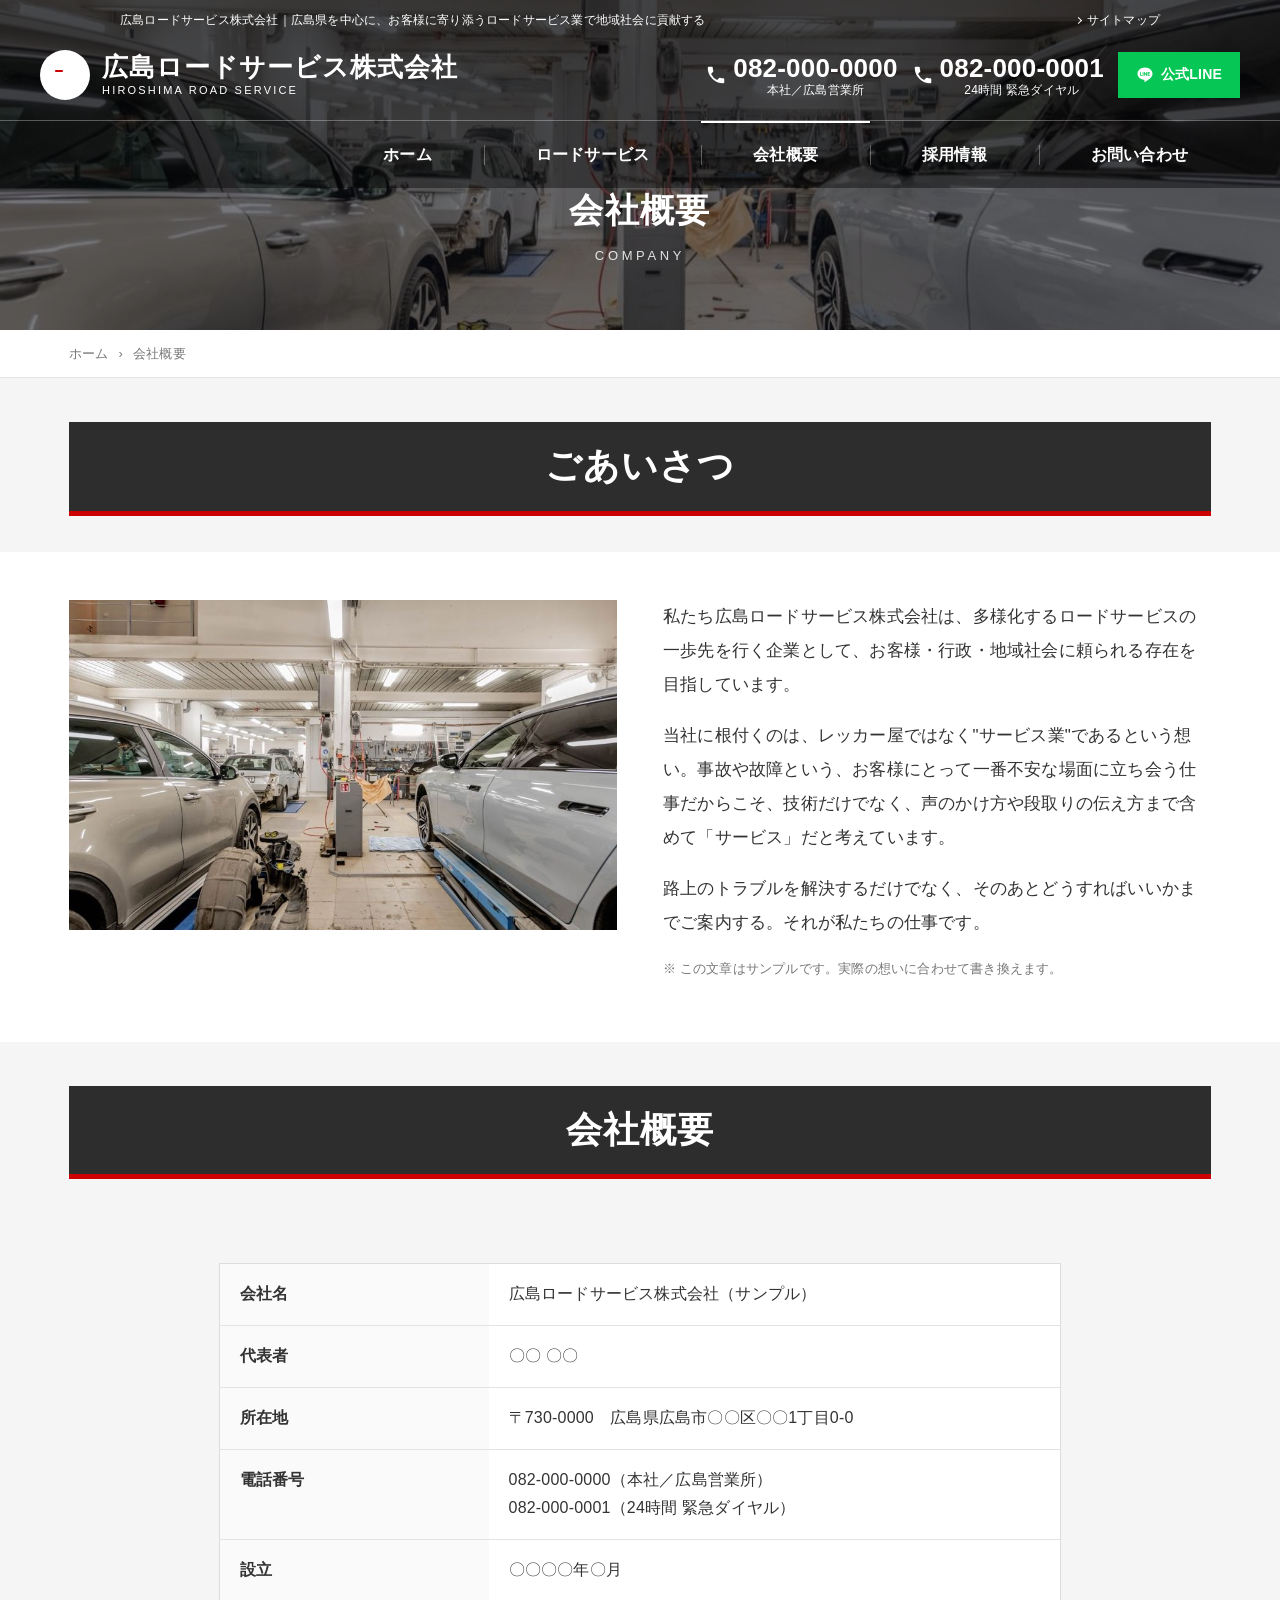
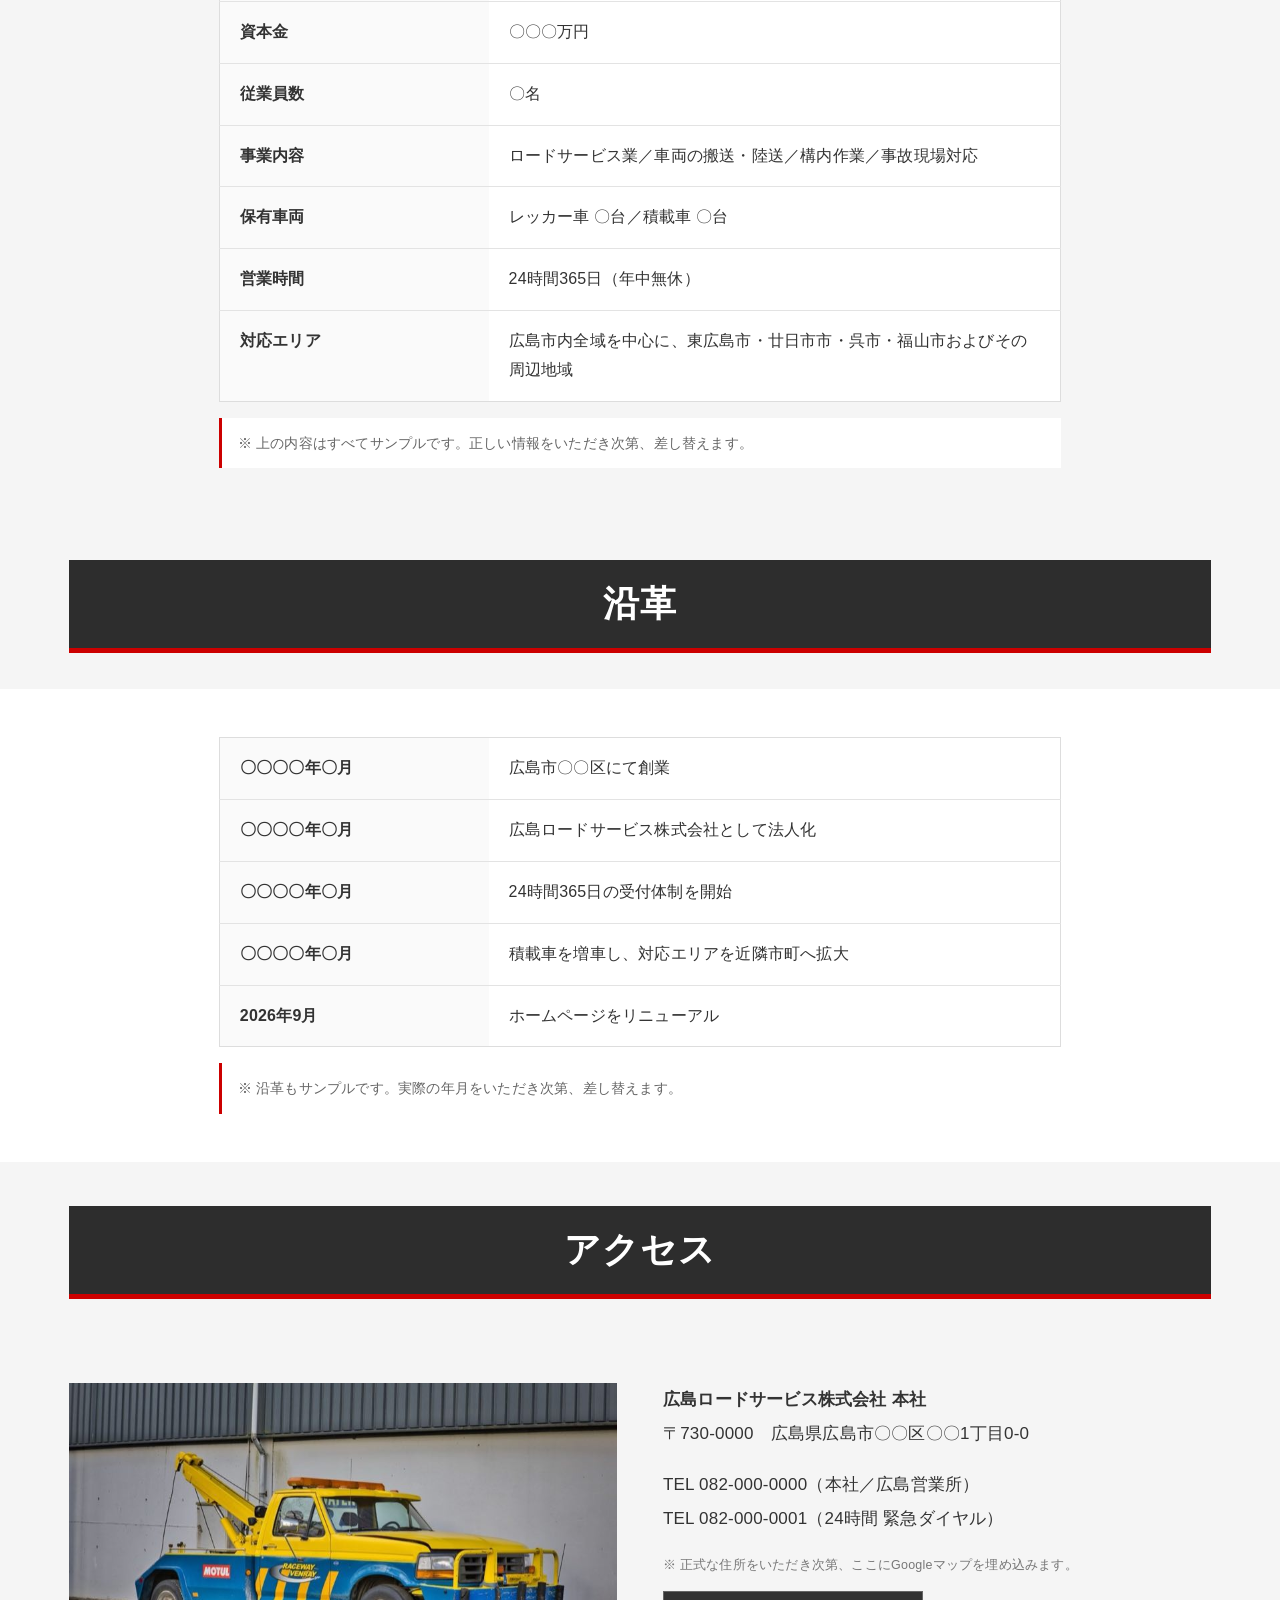
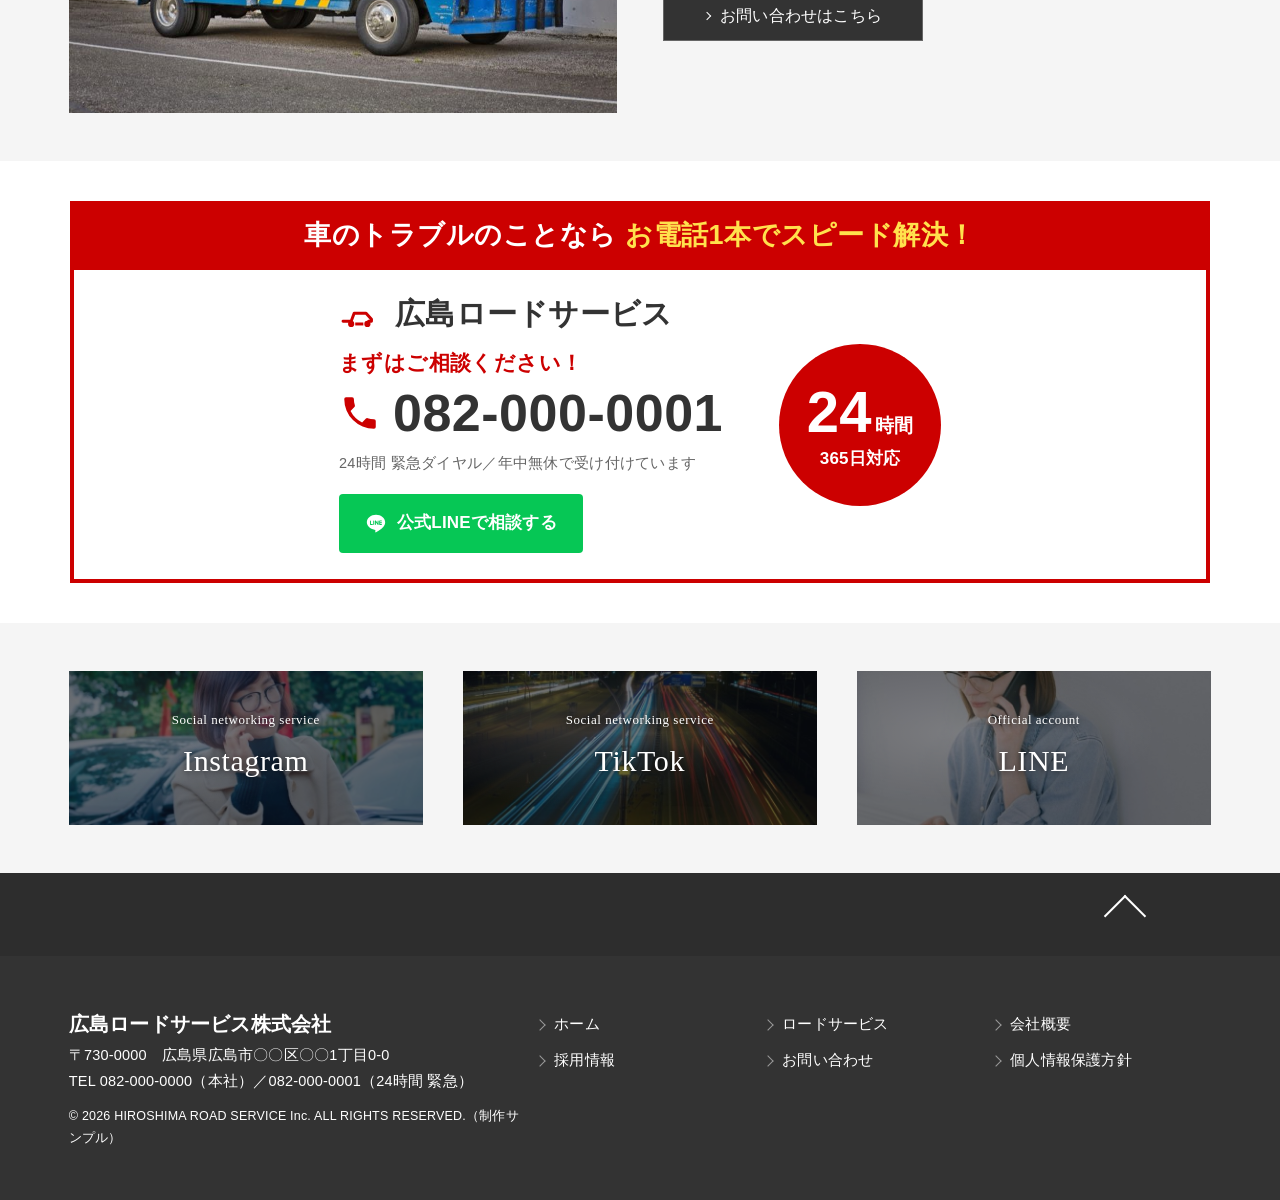
==== commit 39729dfa: "デザインの手入れ5点（2026-10-12 源斗さん指示） 1. 画像を全部圧縮 2. 見出しを濃グレーのベタ帯＋赤下線に（PC36px/SP26px） 3. 本文を拡大（PC14→16-17px）・" ====
--- a/company.html
+++ b/company.html
@@ -15,7 +15,7 @@
   <a class="hd__map" href="#">サイトマップ</a>
   <div class="hd__in">
     <a class="logo" href="index.html" aria-label="広島ロードサービス株式会社">
-      <span class="logo__em"><svg viewBox="0 0 34 34" aria-hidden="true"><path d="M4 22h7l2.5-7H23l4 5v2h-2" fill="none" stroke="#1263ce" stroke-width="2.2" stroke-linecap="round" stroke-linejoin="round"/><circle cx="11" cy="24.5" r="2.4" fill="#1263ce"/><circle cx="23" cy="24.5" r="2.4" fill="#1263ce"/><path d="M14 24.5h6" stroke="#1263ce" stroke-width="2.2"/><path d="M8 13h6" stroke="#cc0000" stroke-width="2.2" stroke-linecap="round"/></svg></span>
+      <span class="logo__em"><svg viewBox="0 0 34 34" aria-hidden="true"><path d="M4 22h7l2.5-7H23l4 5v2h-2" fill="none" stroke="#ffffff" stroke-width="2.2" stroke-linecap="round" stroke-linejoin="round"/><circle cx="11" cy="24.5" r="2.4" fill="#ffffff"/><circle cx="23" cy="24.5" r="2.4" fill="#ffffff"/><path d="M14 24.5h6" stroke="#ffffff" stroke-width="2.2"/><path d="M8 13h6" stroke="#cc0000" stroke-width="2.2" stroke-linecap="round"/></svg></span>
       <span class="logo__tx">広島ロードサービス株式会社<small>HIROSHIMA ROAD SERVICE</small></span>
     </a>
     <div class="hd__r">
--- a/assets/css/common.css
+++ b/assets/css/common.css
@@ -2,7 +2,7 @@
 :root{ --blue:#1263ce; --red:#cc0000; --dark:#333; --dark2:#2d2d2d; --band:#000022; --paper:#f5f5f5; }
 *,*::before,*::after{ box-sizing:border-box; }
 html{ scroll-behavior:smooth; scroll-padding-top:110px; }
-body{ margin:0; font-family:"游ゴシック",YuGothic,"Yu Gothic Medium","ヒラギノ角ゴ Pro","Hiragino Kaku Gothic Pro","メイリオ",Meiryo,sans-serif; font-size:14px; line-height:1.8; letter-spacing:.2px; color:#333; background:#fff; font-weight:400; -webkit-text-size-adjust:100%; }
+body{ margin:0; font-family:"游ゴシック",YuGothic,"Yu Gothic Medium","ヒラギノ角ゴ Pro","Hiragino Kaku Gothic Pro","メイリオ",Meiryo,sans-serif; font-size:16px; line-height:1.8; letter-spacing:.2px; color:#333; background:#fff; font-weight:400; -webkit-text-size-adjust:100%; }
 a{ color:#222; text-decoration:none; }
 img{ max-width:100%; display:block; }
 ul{ margin:0; padding:0; list-style:none; }
@@ -14,19 +14,19 @@
 .ph{ background:linear-gradient(135deg,#6b7684,#3a424d); position:relative; overflow:hidden; }
 .ph{ background-size:cover; background-position:center; }
 .ph:not([data-cap])::after{ display:none; }
-.ph::after{ content:attr(data-cap); position:absolute; left:0; right:0; bottom:0; padding:6px 10px; font-size:11px; color:rgba(255,255,255,.75); background:rgba(0,0,0,.35); letter-spacing:.05em; }
+.ph::after{ content:attr(data-cap); position:absolute; left:0; right:0; bottom:0; padding:6px 10px; font-size:12px; color:rgba(255,255,255,.75); background:rgba(0,0,0,.35); letter-spacing:.05em; }
 
 /* ---- ヘッダー（写真の上に重なる。高さ193px・黒40%） ---- */
 .hd{ position:fixed; top:0; left:0; width:100%; min-width:320px; z-index:80; background:rgba(0,0,0,.4); color:#fff; transition:background .25s, box-shadow .25s; }
-.hd__seo{ position:absolute; top:15px; left:120px; font-size:10px; font-weight:400; color:#fff; line-height:1; }
-.hd__map{ position:absolute; top:15px; right:120px; font-size:10px; color:#fff; line-height:1; }
+.hd__seo{ position:absolute; top:15px; left:120px; font-size:11.5px; font-weight:400; color:#fff; line-height:1; }
+.hd__map{ position:absolute; top:15px; right:120px; font-size:11.5px; color:#fff; line-height:1; }
 .hd__map::before{ content:""; display:inline-block; width:5px; height:5px; border-right:1px solid #fff; border-bottom:1px solid #fff; transform:rotate(-45deg); margin-right:6px; vertical-align:1px; }
 .hd__in{ max-width:1200px; margin:0 auto; padding:50px 0 20px; display:flex; align-items:center; justify-content:space-between; }
 .logo{ display:flex; align-items:center; gap:12px; color:#fff; height:50px; }
 .logo__em{ width:50px; height:50px; border-radius:50%; background:#fff; display:grid; place-items:center; flex:none; }
 .logo__em svg{ width:34px; height:34px; }
 .logo__tx{ font-size:26px; font-weight:700; letter-spacing:.04em; line-height:1; white-space:nowrap; }
-.logo__tx small{ display:block; font-size:9px; letter-spacing:.2em; margin-top:5px; font-weight:400; }
+.logo__tx small{ display:block; font-size:11px; letter-spacing:.2em; margin-top:5px; font-weight:400; }
 .hd__r{ display:flex; align-items:center; gap:20px; }
 .tel{ font-size:26px; font-weight:700; line-height:1; color:#fff; display:flex; align-items:center; gap:6px; }
 .tel svg{ width:22px; height:22px; fill:#fff; }
@@ -74,8 +74,8 @@
 .mv__panel{ position:absolute; left:0; top:0; bottom:0; width:56%; background:rgba(20,24,30,.78); clip-path:polygon(0 0,100% 0,72% 100%,0 100%); }
 .mv__tx{ position:absolute; left:3.5%; top:22%; color:#fff; font-family:"游明朝","Yu Mincho","ヒラギノ明朝 ProN","Hiragino Mincho ProN",serif; text-shadow:0 2px 12px rgba(0,0,0,.4); }
 .mv__tx h2{ font-size:4.6vw; line-height:1.35; font-weight:500; letter-spacing:.06em; }
-.mv__tx p.jp{ font-size:2.1vw; margin-top:1.2vw; letter-spacing:.08em; font-weight:400; }
-.mv__tx p.en{ font-size:1.35vw; margin-top:1.2vw; font-family:"Times New Roman",serif; letter-spacing:.02em; line-height:1.5; }
+.mv__tx p.jp{ font-size:clamp(14px,2.1vw,30px); margin-top:1.2vw; letter-spacing:.08em; font-weight:400; }
+.mv__tx p.en{ font-size:clamp(12px,1.35vw,19px); margin-top:1.2vw; font-family:"Times New Roman",serif; letter-spacing:.02em; line-height:1.5; }
 .mv__arrow{ position:absolute; top:calc(50% - 25px); width:50px; height:50px; cursor:pointer; }
 .mv__arrow::before{ content:""; position:absolute; top:17px; width:14px; height:14px; border-top:2px solid #fff; border-left:2px solid #fff; }
 .mv__arrow.prev{ left:0; } .mv__arrow.prev::before{ left:20px; transform:rotate(-45deg); }
@@ -84,12 +84,12 @@
 .mv__dots li{ width:40px; height:20px; position:relative; cursor:pointer; }
 .mv__dots li::before{ content:""; position:absolute; left:0; right:0; top:9px; height:2px; background:rgba(180,180,180,.5); }
 .mv__dots li.current{ width:60px; } .mv__dots li.current::before{ background:#fff; }
-.mv__scroll{ position:absolute; left:50%; bottom:40px; transform:translateX(-50%); color:#fff; font-size:10px; letter-spacing:.2em; }
-
-/* ---- 見出し枠（上下1px #1263ce・27px太字） ---- */
+.mv__scroll{ position:absolute; left:50%; bottom:40px; transform:translateX(-50%); color:#fff; font-size:12px; letter-spacing:.2em; }
+
+/* ---- 見出し（濃グレーのベタ帯＋赤の下線・PC36px/SP26px） ---- */
 .ttl{ padding:44px 0 36px; }
-.ttl__box{ border-top:1px solid var(--blue); border-bottom:1px solid var(--blue); padding:14px; text-align:center; }
-.ttl__box span{ font-size:27px; font-weight:700; line-height:1.8; }
+.ttl__box{ background:var(--dark2); border-bottom:5px solid var(--red); padding:18px 20px; text-align:center; }
+.ttl__box span{ display:block; color:#fff; font-size:36px; font-weight:700; line-height:1.45; letter-spacing:.03em; }
 .ttl--tight{ padding:44px 0 26px; }
 
 /* ---- 写真＋文章（写真720px・全幅寄せ） ---- */
@@ -105,17 +105,17 @@
 .imgtxt--r .imgtxt__tx{ padding:0 29px 0 0; display:flex; justify-content:flex-end; }
 .imgtxt--r .imgtxt__tx .in{ width:542px; }
 .hd2{ border-bottom:1px solid #000; padding-bottom:10px; margin-bottom:20px; }
-.hd2 h3{ font-size:16.38px; font-weight:700; line-height:1.8; }
-.txt p{ font-size:16px; line-height:1.8; margin-bottom:.9em; }
+.hd2 h3{ font-size:18px; font-weight:700; line-height:1.8; }
+.txt p{ font-size:17px; line-height:1.8; margin-bottom:.9em; }
 .txt p:last-of-type{ margin-bottom:0; }
-.btn01{ display:inline-block; background:var(--dark); color:#fff; font-size:14px; padding:10px 40px; border:1px solid #666; line-height:1.8; position:relative; transition:.2s; }
+.btn01{ display:inline-block; background:var(--dark); color:#fff; font-size:15.5px; padding:10px 40px; border:1px solid #666; line-height:1.8; position:relative; transition:.2s; }
 .btn01::before{ content:""; display:inline-block; width:6px; height:6px; border-top:1px solid #fff; border-right:1px solid #fff; transform:rotate(45deg); margin-right:10px; vertical-align:2px; }
 .btn01:hover{ opacity:.8; }
 .c{ text-align:center; margin-top:10px; }
 
 /* ---- 帯（#000022＋光の線） ---- */
 .band{ background:var(--band) url("data:image/svg+xml;utf8,<svg xmlns='http://www.w3.org/2000/svg' viewBox='0 0 1440 110' preserveAspectRatio='none'><g fill='none' stroke='%234a63b8' stroke-width='.7' opacity='.55'><path d='M0 90 C 300 20, 600 120, 900 40 S 1300 90, 1440 20'/><path d='M0 70 C 350 110, 650 10, 950 80 S 1350 40, 1440 100'/><path d='M0 30 C 250 80, 700 90, 1000 20 S 1300 110, 1440 60'/><path d='M100 0 L 1440 110' opacity='.4'/><path d='M0 110 L 1300 0' opacity='.3'/></g><g fill='%23b8c6ff' opacity='.8'><circle cx='150' cy='60' r='1.8'/><circle cx='380' cy='76' r='1.6'/><circle cx='462' cy='38' r='1.6'/><circle cx='1100' cy='30' r='1.6'/><circle cx='1290' cy='80' r='1.8'/></g></svg>") center/cover no-repeat; padding:30px 0; text-align:center; }
-.band span{ font-size:27px; font-weight:700; color:#fff; line-height:1.8; }
+.band span{ font-size:32px; font-weight:700; color:#fff; line-height:1.5; }
 
 /* ---- 会社情報カード ---- */
 .cards{ background:#fff; padding:26px 0 48px; }
@@ -124,14 +124,14 @@
 .card .ph{ height:250px; }
 .card__bd{ padding:10px 20px 20px; }
 .card__bd h3{ font-size:20px; font-weight:700; text-align:center; line-height:1.8; margin-bottom:10px; }
-.card__bd p{ font-size:16px; line-height:1.8; margin-bottom:10px; }
+.card__bd p{ font-size:17px; line-height:1.8; margin-bottom:10px; }
 .card__bd .btn01{ display:block; text-align:center; }
 
 /* ---- 新着情報 ---- */
 .news{ padding:40px 0 60px; }
 .news__box{ max-width:1200px; margin:0 auto; background:#fff; border:1px solid #333; }
 .news ul{ width:400px; margin:0 auto; padding-top:1px; }
-.news li a{ display:flex; padding:10px 0; font-size:14px; color:#222; }
+.news li a{ display:flex; padding:10px 0; font-size:15.5px; color:#222; }
 .news li a::before{ content:""; width:6px; height:6px; border-top:1px solid #222; border-right:1px solid #222; transform:rotate(45deg); margin:9px 10px 0 4px; flex:none; }
 .news time{ width:95px; flex:none; }
 .news__btn{ padding:30px 8px 15px; text-align:center; }
@@ -151,15 +151,15 @@
 .bnr a:hover{ opacity:.85; }
 
 /* ---- フッター ---- */
-.ft{ background:var(--dark); color:#fff; font-size:13.5px; }
+.ft{ background:var(--dark); color:#fff; font-size:14.5px; }
 .ft__top{ background:var(--dark2); height:83px; position:relative; }
 .pagetop{ position:absolute; right:135px; top:16px; width:40px; height:40px; }
 .pagetop::before{ content:""; position:absolute; left:5px; top:12px; width:30px; height:30px; border-top:2px solid #fff; border-left:2px solid #fff; transform:rotate(45deg); }
 .ft__in{ max-width:1200px; margin:0 auto; padding:50px 28.8px; display:flex; justify-content:space-between; align-items:flex-start; }
 .ft__co{ width:457px; }
 .ft__co h2{ font-size:20.25px; font-weight:700; line-height:1.8; }
-.ft__co p{ font-size:13.5px; line-height:1.8; }
-.ft__co .cp{ font-size:12px; margin-top:10px; }
+.ft__co p{ font-size:14.5px; line-height:1.8; }
+.ft__co .cp{ font-size:12.5px; margin-top:10px; }
 .ft__nav{ width:685px; }
 .ft__nav ul{ display:flex; flex-wrap:wrap; }
 .ft__nav li{ width:228px; padding:5px 0; }
@@ -221,14 +221,14 @@
   .mv{ height:62.5vw; }
   .mv__panel{ width:70%; }
   .mv__tx{ top:14%; }
-  .mv__tx h2{ font-size:5.6vw; } .mv__tx p.jp{ font-size:2.8vw; } .mv__tx p.en{ font-size:2vw; }
-  .mv__img::after{ font-size:9px; bottom:26px; right:8px; }
+  .mv__tx h2{ font-size:5.6vw; } .mv__tx p.jp{ font-size:clamp(14px,3.4vw,22px); } .mv__tx p.en{ font-size:12px; }
+  .mv__img::after{ font-size:11px; bottom:26px; right:8px; }
   .mv__scroll{ display:none; } .mv__arrow{ display:none; }
   .mv__dots{ bottom:0; }
 
   .wrap{ padding:0 20px; }
   .ttl{ padding:50px 0; } .ttl--tight{ padding:50px 0 30px; }
-  .ttl__box{ padding:15px; } .ttl__box span{ font-size:20px; }
+  .ttl__box{ padding:14px 14px; border-bottom-width:4px; } .ttl__box span{ font-size:26px; line-height:1.4; }
   .imgtxt{ padding:0 0 50px; } .imgtxt--r{ padding:50px 0; }
   .imgtxt__in,.imgtxt--r .imgtxt__in{ flex-direction:column; }
   .imgtxt__ph{ width:100%; padding:0 20px; }
@@ -236,24 +236,24 @@
   .imgtxt--r .imgtxt__ph .ph{ padding-top:62.4%; }
   .imgtxt__tx,.imgtxt--r .imgtxt__tx{ width:100%; padding:20px 27px 0; display:block; }
   .imgtxt__tx .in,.imgtxt--r .imgtxt__tx .in{ width:auto; max-width:none; }
-  .hd2 h3{ font-size:14.4px; }
-  .txt p{ font-size:14px; }
-  .btn01{ font-size:12.32px; }
-  .band{ background-size:cover; } .band span{ font-size:20px; }
+  .hd2 h3{ font-size:16px; }
+  .txt p{ font-size:15.5px; }
+  .btn01{ font-size:14px; }
+  .band{ background-size:cover; } .band span{ font-size:24px; }
   .cards{ padding:30px 0 50px; }
   .cards__in{ flex-direction:column; gap:60px; padding:0 7px; }
   .card{ width:100%; } .card .ph{ height:0; padding-top:62.7%; }
-  .card__bd h3{ font-size:15.84px; } .card__bd p{ font-size:14px; }
+  .card__bd h3{ font-size:18px; } .card__bd p{ font-size:15.5px; }
   .news{ padding:50px 8px; } .news ul{ width:auto; padding:0 44px; }
-  .news li a{ flex-wrap:wrap; font-size:12.32px; padding:10px 0; }
+  .news li a{ flex-wrap:wrap; font-size:13.5px; padding:10px 0; }
   .news li a{ display:block; padding-left:20px; position:relative; } .news li a::before{ position:absolute; left:4px; top:19px; margin:0; } .news time{ display:block; width:auto; } .news li a span{ display:block; padding-left:20px; }
-  .news__btn a{ font-size:13px; padding:8px; }
+  .news__btn a{ font-size:14.5px; padding:8px; }
   .bnr{ padding:50px 0; } .bnr__in{ flex-direction:column; gap:55px; padding:0 7px; }
   .bnr a{ width:100%; height:0; padding-top:43.6%; }
   .ft__top{ height:83px; } .pagetop{ right:auto; left:calc(50% - 20px); }
   .ft__in{ flex-direction:column; padding:0 0 15px; }
-  .ft__nav{ width:100%; padding:5px 5px 0; } .ft__nav li{ width:50%; text-align:left; } .ft__nav a{ font-size:11.88px; }
-  .ft__co{ width:100%; padding:10px 15px 0; } .ft__co h2{ font-size:17.82px; } .ft__co p{ font-size:11.88px; }
+  .ft__nav{ width:100%; padding:5px 5px 0; } .ft__nav li{ width:50%; text-align:left; } .ft__nav a{ font-size:13.5px; }
+  .ft__co{ width:100%; padding:10px 15px 0; } .ft__co h2{ font-size:19px; } .ft__co p{ font-size:13px; }
   body{ padding-bottom:60px; }
   .fixbtn{ display:flex; position:fixed; left:0; right:0; bottom:0; z-index:60; background:var(--dark2); min-height:60px; padding:8px 12px; align-items:center; justify-content:space-between; gap:10px; }
   .fixbtn .tel{ font-size:21px; gap:6px; } .fixbtn .tel svg{ width:15px; height:15px; margin-top:2px; } .fixbtn .tel i{ font-size:10px; text-align:left; }
@@ -271,10 +271,10 @@
 .subhd::before{ content:""; position:absolute; inset:0; background:rgba(10,14,20,.55); }
 .subhd__in{ position:relative; z-index:2; text-align:center; color:#fff; padding-top:120px; }
 .subhd h1{ font-size:34px; font-weight:700; line-height:1.6; letter-spacing:.04em; }
-.subhd span{ display:block; font-size:12px; letter-spacing:.28em; margin-top:6px; opacity:.85; }
+.subhd span{ display:block; font-size:13px; letter-spacing:.28em; margin-top:6px; opacity:.85; }
 .bread{ background:#fff; border-bottom:1px solid #e3e3e3; }
-.bread ul{ max-width:1200px; margin:0 auto; padding:12px 28.8px; display:flex; gap:10px; font-size:12px; color:#777; }
-.bread a{ color:#777; } .bread a:hover{ color:var(--blue); }
+.bread ul{ max-width:1200px; margin:0 auto; padding:12px 28.8px; display:flex; gap:10px; font-size:13px; color:#777; }
+.bread a{ color:#777; } .bread a:hover{ color:var(--red); }
 .bread li+li::before{ content:"›"; margin-right:10px; }
 
 /* ---- 緊急CTA（電話＋公式LINE・参考画像2枚目の型を赤で） ---- */
@@ -291,7 +291,7 @@
 .cta__tel{ display:inline-flex; align-items:center; gap:12px; color:var(--dark); font-size:52px; font-weight:700; line-height:1.05; letter-spacing:.01em; margin-top:4px; transition:.2s; }
 .cta__tel svg{ width:42px; height:42px; fill:var(--red); flex:none; }
 .cta__tel:hover{ opacity:.8; }
-.cta__note{ font-size:13.5px; color:#666; margin-top:6px; letter-spacing:.02em; }
+.cta__note{ font-size:14.5px; color:#666; margin-top:6px; letter-spacing:.02em; }
 .cta__line{ display:inline-flex; align-items:center; gap:10px; background:#06c755; color:#fff; font-size:17px; font-weight:700; padding:14px 26px; border-radius:4px; margin-top:18px; }
 .cta__line svg{ width:22px; height:22px; fill:#fff; flex:none; }
 .cta__line:hover{ opacity:.88; }
@@ -319,7 +319,7 @@
   .cta__co{ font-size:20px; gap:7px; } .cta__mark svg{ width:30px; height:21px; }
   .cta__lead{ font-size:16px; margin-top:9px; }
   .cta__tel{ font-size:31px; gap:8px; } .cta__tel svg{ width:26px; height:26px; }
-  .cta__note{ font-size:11.5px; }
+  .cta__note{ font-size:12.5px; }
   .cta__line{ font-size:15px; padding:12px 20px; margin-top:14px; }
 }
 @media (max-width:400px){ .cta__tel{ font-size:27px; } .cta__co{ font-size:18px; } }
@@ -332,7 +332,7 @@
 .tcard__bd h3{ font-size:16px; font-weight:700; line-height:1.6; margin-bottom:6px; }
 .tcard__bd p{ font-size:13.5px; line-height:1.8; color:#555; }
 .tlist{ display:flex; flex-wrap:wrap; gap:10px 12px; margin-top:30px; justify-content:center; }
-.tlist li{ font-size:14px; border:1px solid #ccc; background:#fff; padding:8px 18px; line-height:1.5; }
+.tlist li{ font-size:16px; border:1px solid #ccc; background:#fff; padding:8px 18px; line-height:1.5; }
 
 /* ---- 選ばれる理由3つ ---- */
 .reasons{ display:flex; gap:28px; }
@@ -358,54 +358,59 @@
 /* ---- 対応エリア ---- */
 .area{ display:flex; gap:50px; align-items:flex-start; }
 .area__tx{ width:46%; }
-.area__tx p{ font-size:15px; line-height:2; margin-bottom:20px; }
+.area__tx p{ font-size:17px; line-height:2; margin-bottom:20px; }
 .area__list{ display:flex; flex-wrap:wrap; gap:8px 10px; }
-.area__list li{ font-size:14px; background:#fff; border:1px solid #ddd; padding:7px 15px; line-height:1.5; }
+.area__list li{ font-size:15.5px; background:#fff; border:1px solid #ddd; padding:7px 15px; line-height:1.5; }
 .area__list li.main{ background:var(--dark); color:#fff; border-color:var(--dark); font-weight:700; }
 .area__map{ width:54%; max-width:500px; margin-left:auto; }
 .area__map img{ width:100%; border:1px solid #ddd; }
 
+.trb__ph{ height:230px; margin-bottom:26px; }
+@media (max-width:960px){ .trb__ph{ height:0; padding-top:33.3%; margin-bottom:18px; } }
+
 /* ---- ご依頼の流れ ---- */
 .flow{ display:flex; gap:20px; }
-.flow li{ width:25%; background:#fff; border:1px solid #e0e0e0; padding:26px 20px; position:relative; }
-.flow li::after{ content:""; position:absolute; right:-14px; top:calc(50% - 6px); width:8px; height:8px; border-top:2px solid var(--blue); border-right:2px solid var(--blue); transform:rotate(45deg); }
+.flow li{ width:25%; background:#fff; border:1px solid #e0e0e0; padding:0 0 24px; position:relative; }
+.flow__ph{ height:150px; margin-bottom:18px; }
+.flow b,.flow h3,.flow p{ padding:0 20px; }
+.flow li::after{ content:""; position:absolute; right:-14px; top:calc(50% - 6px); z-index:1; width:8px; height:8px; border-top:2px solid var(--red); border-right:2px solid var(--red); transform:rotate(45deg); }
 .flow li:last-child::after{ display:none; }
-.flow b{ display:block; font-size:12px; letter-spacing:.18em; color:var(--blue); margin-bottom:10px; }
-.flow h3{ font-size:17px; font-weight:700; margin-bottom:8px; line-height:1.6; }
-.flow p{ font-size:13.5px; line-height:1.85; color:#555; }
+.flow b{ display:block; font-size:13px; letter-spacing:.18em; color:var(--red); margin-bottom:10px; }
+.flow h3{ font-size:19px; font-weight:700; margin-bottom:8px; line-height:1.6; }
+.flow p{ font-size:15.5px; line-height:1.85; color:#555; }
 
 /* ---- 表（料金・会社概要・募集要項） ---- */
 .tbl{ width:100%; border-collapse:collapse; background:#fff; border:1px solid #ddd; }
-.tbl th,.tbl td{ border-bottom:1px solid #e3e3e3; padding:16px 20px; font-size:14.5px; line-height:1.8; text-align:left; vertical-align:top; }
-.tbl thead th{ background:var(--dark); color:#fff; font-size:13.5px; font-weight:700; }
+.tbl th,.tbl td{ border-bottom:1px solid #e3e3e3; padding:16px 20px; font-size:16px; line-height:1.8; text-align:left; vertical-align:top; }
+.tbl thead th{ background:var(--dark); color:#fff; font-size:15px; font-weight:700; }
 .tbl tbody th{ width:32%; background:#fafafa; font-weight:700; }
 .tbl tr:last-child th,.tbl tr:last-child td{ border-bottom:0; }
-.note{ margin-top:16px; font-size:12.5px; line-height:1.9; color:#666; border-left:3px solid var(--blue); padding:12px 16px; background:#fff; }
+.note{ margin-top:16px; font-size:14px; line-height:1.9; color:#666; border-left:3px solid var(--red); padding:12px 16px; background:#fff; }
 
 /* ---- フォーム ---- */
 .form{ max-width:820px; margin:0 auto; }
 .form dl{ margin:0; border-top:1px solid #e3e3e3; }
 .form dl div{ display:flex; border-bottom:1px solid #e3e3e3; padding:20px 0; }
-.form dt{ width:30%; font-size:14.5px; font-weight:700; padding-top:10px; }
-.form dt .req{ font-size:11px; background:var(--red); color:#fff; padding:2px 8px; margin-left:8px; vertical-align:2px; }
+.form dt{ width:30%; font-size:16px; font-weight:700; padding-top:10px; }
+.form dt .req{ font-size:12px; background:var(--red); color:#fff; padding:2px 8px; margin-left:8px; vertical-align:2px; }
 .form dd{ width:70%; margin:0; }
-.form input,.form select,.form textarea{ width:100%; padding:12px 14px; border:1px solid #ccc; background:#fff; font-family:inherit; font-size:15px; }
-.form input:focus,.form select:focus,.form textarea:focus{ outline:2px solid var(--blue); outline-offset:-1px; }
+.form input,.form select,.form textarea{ width:100%; padding:12px 14px; border:1px solid #ccc; background:#fff; font-family:inherit; font-size:16px; }
+.form input:focus,.form select:focus,.form textarea:focus{ outline:2px solid var(--red); outline-offset:-1px; }
 .form__btn{ text-align:center; margin-top:34px; }
-.form__btn button{ background:var(--dark); color:#fff; border:1px solid #666; font-size:16px; padding:16px 70px; cursor:pointer; }
+.form__btn button{ background:var(--dark); color:#fff; border:1px solid #666; font-size:17px; padding:16px 70px; cursor:pointer; }
 .form__btn button:hover{ opacity:.85; }
-.form__msg{ text-align:center; font-size:14px; color:var(--red); margin-top:16px; }
+.form__msg{ text-align:center; font-size:15.5px; color:var(--red); margin-top:16px; }
 
 /* ---- 2カラム（会社概要の写真＋文） ---- */
 .two{ display:flex; gap:46px; align-items:flex-start; }
 .two>div{ width:50%; }
 .two .ph{ height:330px; }
-.two p{ font-size:15px; line-height:2; margin-bottom:1em; }
+.two p{ font-size:17px; line-height:2; margin-bottom:1em; }
 
 /* ---- 汎用余白 ---- */
 .pb60{ padding-bottom:60px; } .pt0{ padding-top:0; }
 .sec{ padding:48px 0; } .sec--w{ background:#fff; }
-.lead-c{ text-align:center; font-size:15px; line-height:2; color:#555; margin-bottom:36px; }
+.lead-c{ text-align:center; font-size:17px; line-height:2; color:#444; margin-bottom:36px; }
 
 /* ============================================================
    追加パーツのレスポンシブ
@@ -426,12 +431,12 @@
   .subhd__in{ padding-top:45px; }
   .hd--solid{ background:rgba(11,16,24,.92); }
   .subhd h1{ font-size:23px; }
-  .bread ul{ padding:10px 20px; font-size:11px; }
+  .bread ul{ padding:10px 20px; font-size:12px; }
   .tcards{ flex-wrap:wrap; gap:20px; }
   .tcard{ width:calc(50% - 10px); }
   .tcard .ph{ height:0; padding-top:66.7%; }
   .tlist{ justify-content:flex-start; }
-  .tlist li{ font-size:13px; padding:7px 14px; }
+  .tlist li{ font-size:14.5px; padding:8px 14px; }
   .reasons{ flex-direction:column; gap:36px; }
   .reason{ width:100%; }
   .reason .ph{ height:0; padding-top:62%; }
@@ -444,8 +449,9 @@
   .area__tx,.area__map{ width:100%; }
   .flow{ flex-wrap:wrap; gap:14px; }
   .flow li{ width:calc(50% - 7px); }
+  .flow__ph{ height:120px; margin-bottom:14px; }
   .flow li::after{ display:none; }
-  .tbl th,.tbl td{ padding:12px 14px; font-size:13.5px; }
+  .tbl th,.tbl td{ padding:12px 14px; font-size:14.5px; }
   .tbl tbody th{ width:36%; }
   .form dl div{ flex-direction:column; padding:16px 0; }
   .form dt,.form dd{ width:100%; }
@@ -460,69 +466,101 @@
 @media (max-width:560px){
   .tcard{ width:100%; }
   .flow li{ width:100%; }
+  .flow__ph{ height:150px; }
 }
 
 /* ============================================================
    料金（お金の出どころで分ける → 実費の内訳 → 約束）
    ============================================================ */
-.fee__q{ background:var(--dark); color:#fff; text-align:center; padding:20px; font-size:18px; font-weight:700; line-height:1.7; }
-.fee__q small{ display:block; font-size:13.5px; font-weight:400; opacity:.85; margin-top:6px; }
+.fee__q{ background:var(--dark); color:#fff; text-align:center; padding:20px; font-size:20px; font-weight:700; line-height:1.7; }
+.fee__q small{ display:block; font-size:15px; font-weight:400; opacity:.85; margin-top:6px; }
 .fee__split{ display:flex; gap:0; border:1px solid #ddd; border-top:0; background:#fff; }
 .fee__col{ width:50%; padding:28px 26px; }
 .fee__col+.fee__col{ border-left:1px solid #ddd; }
-.fee__tag{ display:inline-block; font-size:12px; font-weight:700; letter-spacing:.08em; padding:5px 12px; margin-bottom:14px; }
+.fee__tag{ display:inline-block; font-size:13px; font-weight:700; letter-spacing:.08em; padding:5px 12px; margin-bottom:14px; }
 .fee__tag--a{ background:#06c755; color:#fff; }
 .fee__tag--b{ background:var(--dark); color:#fff; }
-.fee__col h3{ font-size:19px; font-weight:700; line-height:1.6; margin-bottom:12px; }
+.fee__col h3{ font-size:21px; font-weight:700; line-height:1.6; margin-bottom:12px; }
 .fee__col h3 em{ font-style:normal; color:var(--red); }
-.fee__col p{ font-size:14px; line-height:1.95; color:#444; }
+.fee__col p{ font-size:16px; line-height:1.95; color:#333; }
 .fee__chk{ margin:14px 0; }
-.fee__chk li{ font-size:14px; line-height:1.8; padding-left:26px; position:relative; margin-bottom:6px; }
+.fee__chk li{ font-size:15.5px; line-height:1.8; padding-left:26px; position:relative; margin-bottom:6px; }
 .fee__chk li::before{ content:""; position:absolute; left:0; top:7px; width:14px; height:8px; border-left:2px solid #06c755; border-bottom:2px solid #06c755; transform:rotate(-45deg); }
 .fee__calc{ display:flex; align-items:stretch; gap:0; margin:16px 0 8px; }
 .fee__item{ flex:1; border:1px solid #ddd; background:#fafafa; padding:16px 12px; text-align:center; }
-.fee__item b{ display:block; font-size:12px; color:var(--blue); font-weight:700; margin-bottom:6px; }
-.fee__item span{ display:block; font-size:14px; font-weight:700; line-height:1.5; }
-.fee__item small{ display:block; font-size:11.5px; color:#777; margin-top:4px; }
+.fee__item b{ display:block; font-size:13px; color:var(--red); font-weight:700; margin-bottom:6px; }
+.fee__item span{ display:block; font-size:15.5px; font-weight:700; line-height:1.5; }
+.fee__item small{ display:block; font-size:12.5px; color:#666; margin-top:4px; }
 .fee__plus{ display:flex; align-items:center; padding:0 8px; font-size:20px; font-weight:700; color:#999; }
 .fee__promise{ background:#fff; border:2px solid var(--dark); padding:26px 28px; margin-top:28px; }
-.fee__promise h3{ font-size:18px; font-weight:700; margin-bottom:14px; display:flex; align-items:center; gap:10px; }
+.fee__promise h3{ font-size:20px; font-weight:700; margin-bottom:14px; display:flex; align-items:center; gap:10px; }
 .fee__promise h3::before{ content:""; width:22px; height:22px; border-radius:50%; background:var(--dark); flex:none; }
-.fee__promise li{ font-size:15px; line-height:1.9; padding-left:28px; position:relative; margin-bottom:8px; font-weight:700; }
+.fee__promise li{ font-size:16.5px; line-height:1.9; padding-left:28px; position:relative; margin-bottom:8px; font-weight:700; }
 .fee__promise li::before{ content:""; position:absolute; left:2px; top:8px; width:14px; height:8px; border-left:2px solid var(--red); border-bottom:2px solid var(--red); transform:rotate(-45deg); }
-.fee__promise li span{ display:block; font-size:13.5px; font-weight:400; color:#555; line-height:1.8; }
-.fee__case{ margin-top:28px; border-left:4px solid var(--blue); background:#fff; padding:22px 26px; }
-.fee__case h3{ font-size:17px; font-weight:700; margin-bottom:10px; }
-.fee__case p{ font-size:14.5px; line-height:1.95; color:#444; }
+.fee__promise li span{ display:block; font-size:15px; font-weight:400; color:#444; line-height:1.8; }
+.fee__case{ margin-top:28px; border-left:4px solid #6e6e6e; background:#fff; padding:22px 26px; }
+.fee__case h3{ font-size:19px; font-weight:700; margin-bottom:10px; }
+.fee__case p{ font-size:16px; line-height:1.95; color:#333; }
 @media (max-width:960px){
-  .fee__q{ font-size:16px; padding:16px; }
+  .fee__q{ font-size:18px; padding:16px; }
   .fee__split{ display:block; }
   .fee__col{ width:100%; padding:22px 18px; }
   .fee__col+.fee__col{ border-left:0; border-top:1px solid #ddd; }
   .fee__calc{ display:block; }
   .fee__item{ margin-bottom:8px; }
   .fee__plus{ justify-content:center; padding:4px 0; }
-  .fee__promise{ padding:20px; } .fee__promise li{ font-size:14px; }
+  .fee__promise{ padding:20px; } .fee__promise li{ font-size:15.5px; }
   .fee__case{ padding:18px; }
 }
 
 /* トップの料金＝要点だけ（詳細はロードサービスページ） */
+/* ---- 強み（POINT 01〜04・写真つき4列） ---- */
+.pts{ display:flex; gap:24px; align-items:stretch; }
+.pt{ width:25%; background:#fff; border:1px solid #e0e0e0; border-top:4px solid var(--red); display:flex; flex-direction:column; }
+.pt--sub{ border-top-color:#6e6e6e; }
+.pt__ph{ height:152px; flex:none; }
+.pt__bd{ padding:18px 20px 20px; }
+.pt__no{ font-family:Oswald,sans-serif; font-size:12.5px; font-weight:700; letter-spacing:.2em; color:var(--red); line-height:1; }
+.pt__no b{ font-size:26px; letter-spacing:.04em; margin-left:3px; }
+.pt--sub .pt__no{ color:#6e6e6e; }
+.pt__ti{ font-size:22px; font-weight:700; line-height:1.45; margin-top:9px; letter-spacing:0; }
+.pt__ti em{ font-style:normal; color:var(--red); }
+.pt--sub .pt__ti em{ color:#5a5a5a; }
+.pt__tx{ font-size:15.5px; line-height:1.9; color:#333; margin-top:10px; }
+.pt__list{ margin-top:13px; border-top:1px dashed #ddd; padding-top:12px; }
+.pt__list li{ font-size:14px; line-height:1.75; color:#444; padding-left:19px; position:relative; margin-bottom:6px; }
+.pt__list li::before{ content:""; position:absolute; left:0; top:6px; width:11px; height:5.5px;
+  border-left:2px solid var(--red); border-bottom:2px solid var(--red); transform:rotate(-45deg); }
+.pt--sub .pt__list li::before{ border-color:#6e6e6e; }
+@media (max-width:1180px){
+  .pts{ gap:16px; } .pt__bd{ padding:16px 15px 18px; } .pt__ph{ height:128px; }
+  .pt__ti{ font-size:20px; } .pt__tx{ font-size:14.5px; } .pt__list li{ font-size:13px; }
+}
+@media (max-width:900px){
+  .pts{ flex-wrap:wrap; gap:20px; } .pt{ width:calc(50% - 10px); }
+  .pt__ph{ height:170px; } .pt__ti{ font-size:22px; } .pt__tx{ font-size:15.5px; } .pt__list li{ font-size:14px; }
+}
+@media (max-width:600px){
+  .pts{ display:block; } .pt{ width:100%; } .pt+.pt{ margin-top:18px; }
+  .pt__ph{ height:0; padding-top:50%; }
+}
+
 /* ---- 料金カード（参考画像1枚目の型） ---- */
 .pcards{ display:flex; gap:26px; margin-top:30px; }
 .pcard{ width:25%; background:#fff; border:1px solid #e0e0e0; padding:30px 16px 24px; position:relative; text-align:center; }
 .pcard__pill{ position:absolute; top:-19px; left:50%; transform:translateX(-50%); white-space:nowrap;
-  background:#fff; border:3px solid var(--red); color:var(--red); font-size:15px; font-weight:700; padding:7px 18px; border-radius:300px; }
+  background:#fff; border:3px solid var(--red); color:var(--red); font-size:16px; font-weight:700; padding:7px 18px; border-radius:300px; }
 .pcard__ph{ height:168px; }
 .pcard__price{ margin-top:24px; color:var(--red); font-weight:700; line-height:1; display:flex; align-items:baseline; justify-content:center; }
-.pcard__price b{ font-size:42px; letter-spacing:-.01em; }
-.pcard__price small{ position:absolute; left:0; top:-14px; font-size:11px; white-space:nowrap; }
-.pcard__price i{ position:relative; font-style:normal; font-size:23px; margin-left:3px; }
-.pcard__cap{ font-size:13px; color:#666; line-height:1.7; margin-top:10px; }
-.pcards__note{ font-size:13px; color:#666; line-height:1.9; margin-top:26px; text-align:center; }
+.pcard__price b{ font-size:46px; letter-spacing:-.01em; }
+.pcard__price small{ position:absolute; left:0; top:-15px; font-size:12px; white-space:nowrap; }
+.pcard__price i{ position:relative; font-style:normal; font-size:25px; margin-left:3px; }
+.pcard__cap{ font-size:14.5px; color:#555; line-height:1.7; margin-top:10px; }
+.pcards__note{ font-size:14.5px; color:#555; line-height:1.9; margin-top:26px; text-align:center; }
 @media (max-width:1100px){
-  .pcards{ gap:18px; } .pcard{ padding:28px 10px 20px; } .pcard__pill{ font-size:13px; padding:6px 13px; }
-  .pcard__ph{ height:132px; } .pcard__price b{ font-size:34px; } .pcard__price i{ font-size:19px; }
-  .pcard__cap{ font-size:12px; }
+  .pcards{ gap:18px; } .pcard{ padding:28px 10px 20px; } .pcard__pill{ font-size:14px; padding:6px 13px; }
+  .pcard__ph{ height:132px; } .pcard__price b{ font-size:36px; } .pcard__price i{ font-size:20px; }
+  .pcard__cap{ font-size:13px; }
 }
 @media (max-width:860px){
   .pcards{ flex-wrap:wrap; gap:34px 20px; margin-top:34px; }
@@ -531,86 +569,83 @@
 }
 @media (max-width:560px){
   .pcards{ gap:32px 12px; } .pcard{ width:calc(50% - 6px); padding:26px 8px 18px; }
-  .pcard__pill{ font-size:11.5px; padding:5px 10px; border-width:2px; top:-16px; }
-  .pcard__ph{ height:104px; } .pcard__price b{ font-size:28px; } .pcard__price i{ font-size:16px; }
-  .pcard__price small{ font-size:9.5px; top:-11px; } .pcard__cap{ font-size:11px; }
-  .pcards__note{ font-size:12px; text-align:left; }
+  .pcard__pill{ font-size:12.5px; padding:5px 9px; border-width:2px; top:-16px; }
+  .pcard__ph{ height:104px; } .pcard__price b{ font-size:30px; } .pcard__price i{ font-size:17px; }
+  .pcard__price small{ font-size:12px; top:-14px; } .pcard__cap{ font-size:12.5px; }
+  .pcards__note{ font-size:13px; text-align:left; }
 }
 
 .fee2{ border:1px solid #ddd; background:#fff; }
 .fee2__row{ display:flex; gap:22px; padding:22px 26px; align-items:flex-start; }
 .fee2__row+.fee2__row{ border-top:1px solid #e3e3e3; }
-.fee2__tag{ flex:none; width:168px; text-align:center; font-size:13px; font-weight:700; padding:9px 6px; line-height:1.5; color:#fff; }
-.fee2__tag--a{ background:#06c755; } .fee2__tag--b{ background:var(--dark); } .fee2__tag--c{ background:var(--blue); }
-.fee2__row p{ font-size:14.5px; line-height:1.95; color:#333; }
-.fee2__price{ font-size:30px; font-weight:700; color:var(--red); line-height:1.2; letter-spacing:.01em; }
-.fee2__unit{ font-size:14px; color:#555; margin-left:8px; }
-.fee2__note{ margin-top:18px; font-size:13.5px; line-height:1.9; color:#444; border-left:3px solid var(--red); padding:12px 16px; background:#fff; }
+.fee2__tag{ flex:none; width:178px; text-align:center; font-size:14px; font-weight:700; padding:9px 6px; line-height:1.5; color:#fff; }
+.fee2__tag--a{ background:#06c755; } .fee2__tag--b{ background:var(--dark); } .fee2__tag--c{ background:#6e6e6e; }
+.fee2__row p{ font-size:16.5px; line-height:1.95; color:#333; }
+.fee2__price{ font-size:34px; font-weight:700; color:var(--red); line-height:1.2; letter-spacing:.01em; }
+.fee2__unit{ font-size:15px; color:#444; margin-left:8px; }
+.fee2__note{ margin-top:18px; font-size:15px; line-height:1.9; color:#333; border-left:3px solid var(--red); padding:12px 16px; background:#fff; }
 @media (max-width:960px){
   .fee2__row{ display:block; padding:18px; }
   .fee2__tag{ display:inline-block; width:auto; padding:6px 14px; margin-bottom:10px; }
-  .fee2__price{ font-size:26px; display:block; }
+  .fee2__price{ font-size:30px; display:block; }
   .fee2__unit{ margin-left:0; display:block; }
 }
 
 /* 凝縮版：対応トラブルの一覧 */
 .tlist--grid{ display:grid; grid-template-columns:repeat(4,1fr); gap:10px; justify-content:initial; }
-.tlist--grid li{ text-align:center; padding:13px 8px; font-size:14px; background:#fff; border:1px solid #ddd; line-height:1.5; }
+.tlist--grid li{ text-align:center; padding:14px 8px; font-size:16px; background:#fff; border:1px solid #ddd; line-height:1.5; }
 /* 凝縮版：選ばれる理由3つ（写真なし） */
-.r3{ display:flex; gap:26px; }
-.r3__item{ width:33.333%; background:#fff; border:1px solid #ddd; border-top:3px solid var(--blue); padding:26px 24px; }
-.r3__no{ display:block; font-family:Oswald,sans-serif; font-size:13px; letter-spacing:.2em; color:var(--blue); font-weight:700; margin-bottom:10px; }
-.r3__item h3{ font-size:17px; font-weight:700; line-height:1.6; margin-bottom:10px; }
-.r3__item p{ font-size:14px; line-height:1.9; color:#555; }
 @media (max-width:960px){
   .tlist--grid{ grid-template-columns:repeat(2,1fr); gap:8px; }
-  .tlist--grid li{ font-size:13px; padding:11px 6px; }
-  .r3{ display:block; } .r3__item{ width:100%; } .r3__item+.r3__item{ margin-top:14px; }
+  .tlist--grid li{ font-size:14px; padding:12px 6px; }
 }
 
 /* 対応できる車両（並び順で誰向けかを伝える） */
 .cars{ background:var(--dark); color:#fff; padding:20px 0; }
 .cars__in{ display:flex; align-items:center; gap:24px; flex-wrap:wrap; justify-content:center; }
-.cars__lb{ font-size:13px; font-weight:700; letter-spacing:.1em; color:#fff; border-right:1px solid rgba(255,255,255,.35); padding-right:24px; flex:none; }
+.cars__lb{ font-size:14px; font-weight:700; letter-spacing:.1em; color:#fff; border-right:1px solid rgba(255,255,255,.35); padding-right:24px; flex:none; }
 .cars__list{ display:flex; flex-wrap:wrap; gap:8px 10px; }
-.cars__list li{ font-size:13.5px; padding:6px 14px; border:1px solid rgba(255,255,255,.4); line-height:1.5; }
+.cars__list li{ font-size:15px; padding:6px 14px; border:1px solid rgba(255,255,255,.4); line-height:1.5; }
 .cars__list li:nth-child(-n+4){ background:#fff; color:var(--dark); border-color:#fff; font-weight:700; }
-.cars__note{ width:100%; text-align:center; font-size:12px; line-height:1.7; letter-spacing:.02em; color:rgba(255,255,255,.72); margin-top:2px; }
+.cars__note{ width:100%; text-align:center; font-size:13px; line-height:1.7; letter-spacing:.02em; color:rgba(255,255,255,.72); margin-top:2px; }
 /* 何度もご依頼いただく場合 */
 .rep{ display:flex; gap:36px; align-items:stretch; background:#fff; border:1px solid #ddd; }
 .rep__tx{ width:60%; padding:30px 32px; }
-.rep__tx h3{ font-size:21px; font-weight:700; margin-bottom:12px; }
-.rep__tx p{ font-size:14.5px; line-height:1.95; color:#333; }
+.rep__tx h3{ font-size:24px; font-weight:700; margin-bottom:12px; }
+.rep__tx p{ font-size:16.5px; line-height:1.95; color:#333; }
 .rep__list{ margin:16px 0 14px; }
-.rep__list li{ font-size:14px; line-height:1.8; padding-left:24px; position:relative; margin-bottom:7px; }
-.rep__list li::before{ content:""; position:absolute; left:0; top:7px; width:13px; height:7px; border-left:2px solid var(--blue); border-bottom:2px solid var(--blue); transform:rotate(-45deg); }
-.rep__note{ font-size:12.5px; color:#777; }
+.rep__list li{ font-size:15.5px; line-height:1.8; padding-left:24px; position:relative; margin-bottom:7px; }
+.rep__list li::before{ content:""; position:absolute; left:0; top:7px; width:13px; height:7px; border-left:2px solid var(--red); border-bottom:2px solid var(--red); transform:rotate(-45deg); }
+.rep__note{ font-size:13.5px; color:#666; }
 .rep__ph{ width:40%; min-height:280px; }
 /* 代車（軽貨物車）のご用意 */
 .lend{ background:#fff; border:1px solid #ddd; }
 .lend__hd{ background:var(--dark2); color:#fff; padding:20px 32px; display:flex; align-items:center; gap:20px; flex-wrap:wrap; }
-.lend__lb{ flex:none; font-size:12.5px; font-weight:700; letter-spacing:.12em; background:var(--blue); color:#fff; padding:6px 14px; }
-.lend__hd h3{ font-size:23px; font-weight:700; line-height:1.5; }
-.lend__bd{ padding:28px 32px 24px; }
-.lend__bd p{ font-size:14.5px; line-height:1.95; color:#333; }
+.lend__lb{ flex:none; font-size:13px; font-weight:700; letter-spacing:.12em; background:var(--red); color:#fff; padding:6px 14px; }
+.lend__hd h3{ font-size:26px; font-weight:700; line-height:1.5; }
+.lend__bd{ padding:28px 32px 24px; display:flex; gap:30px; align-items:flex-start; }
+.lend__tx{ flex:1 1 auto; min-width:0; }
+.lend__ph{ flex:none; width:260px; height:195px; order:2; }
+.lend__bd p{ font-size:16.5px; line-height:1.95; color:#333; }
 .lend__list{ margin:18px 0 14px; }
-.lend__list li{ font-size:14.5px; line-height:1.8; padding-left:24px; position:relative; margin-bottom:8px; }
-.lend__list li::before{ content:""; position:absolute; left:0; top:7px; width:13px; height:7px; border-left:2px solid var(--blue); border-bottom:2px solid var(--blue); transform:rotate(-45deg); }
-.lend__note{ font-size:12.5px; line-height:1.85; color:#777; }
+.lend__list li{ font-size:16px; line-height:1.8; padding-left:24px; position:relative; margin-bottom:8px; }
+.lend__list li::before{ content:""; position:absolute; left:0; top:7px; width:13px; height:7px; border-left:2px solid var(--red); border-bottom:2px solid var(--red); transform:rotate(-45deg); }
+.lend__note{ font-size:13.5px; line-height:1.85; color:#666; }
 
 @media (max-width:960px){
   .cars{ padding:16px 0; }
   .cars__in{ gap:12px; }
   .cars__lb{ border-right:0; padding-right:0; width:100%; text-align:center; }
   .cars__list{ justify-content:center; gap:6px 8px; }
-  .cars__list li{ font-size:12.5px; padding:5px 11px; }
-  .cars__note{ font-size:11.5px; margin-top:4px; }
+  .cars__list li{ font-size:13.5px; padding:6px 11px; }
+  .cars__note{ font-size:12.5px; margin-top:4px; }
   .rep{ display:block; }
   .rep__tx{ width:100%; padding:22px 18px; }
   .rep__ph{ width:100%; min-height:0; height:0; padding-top:56%; }
   .lend__hd{ padding:18px; gap:12px; }
-  .lend__hd h3{ font-size:19px; }
-  .lend__bd{ padding:20px 18px 18px; }
-  .lend__bd p{ font-size:14px; }
-  .lend__list li{ font-size:14px; }
-}
+  .lend__hd h3{ font-size:21px; }
+  .lend__bd{ padding:20px 18px 18px; display:block; }
+  .lend__ph{ width:100%; height:0; padding-top:56%; margin-bottom:16px; }
+  .lend__bd p{ font-size:15.5px; }
+  .lend__list li{ font-size:15px; }
+}
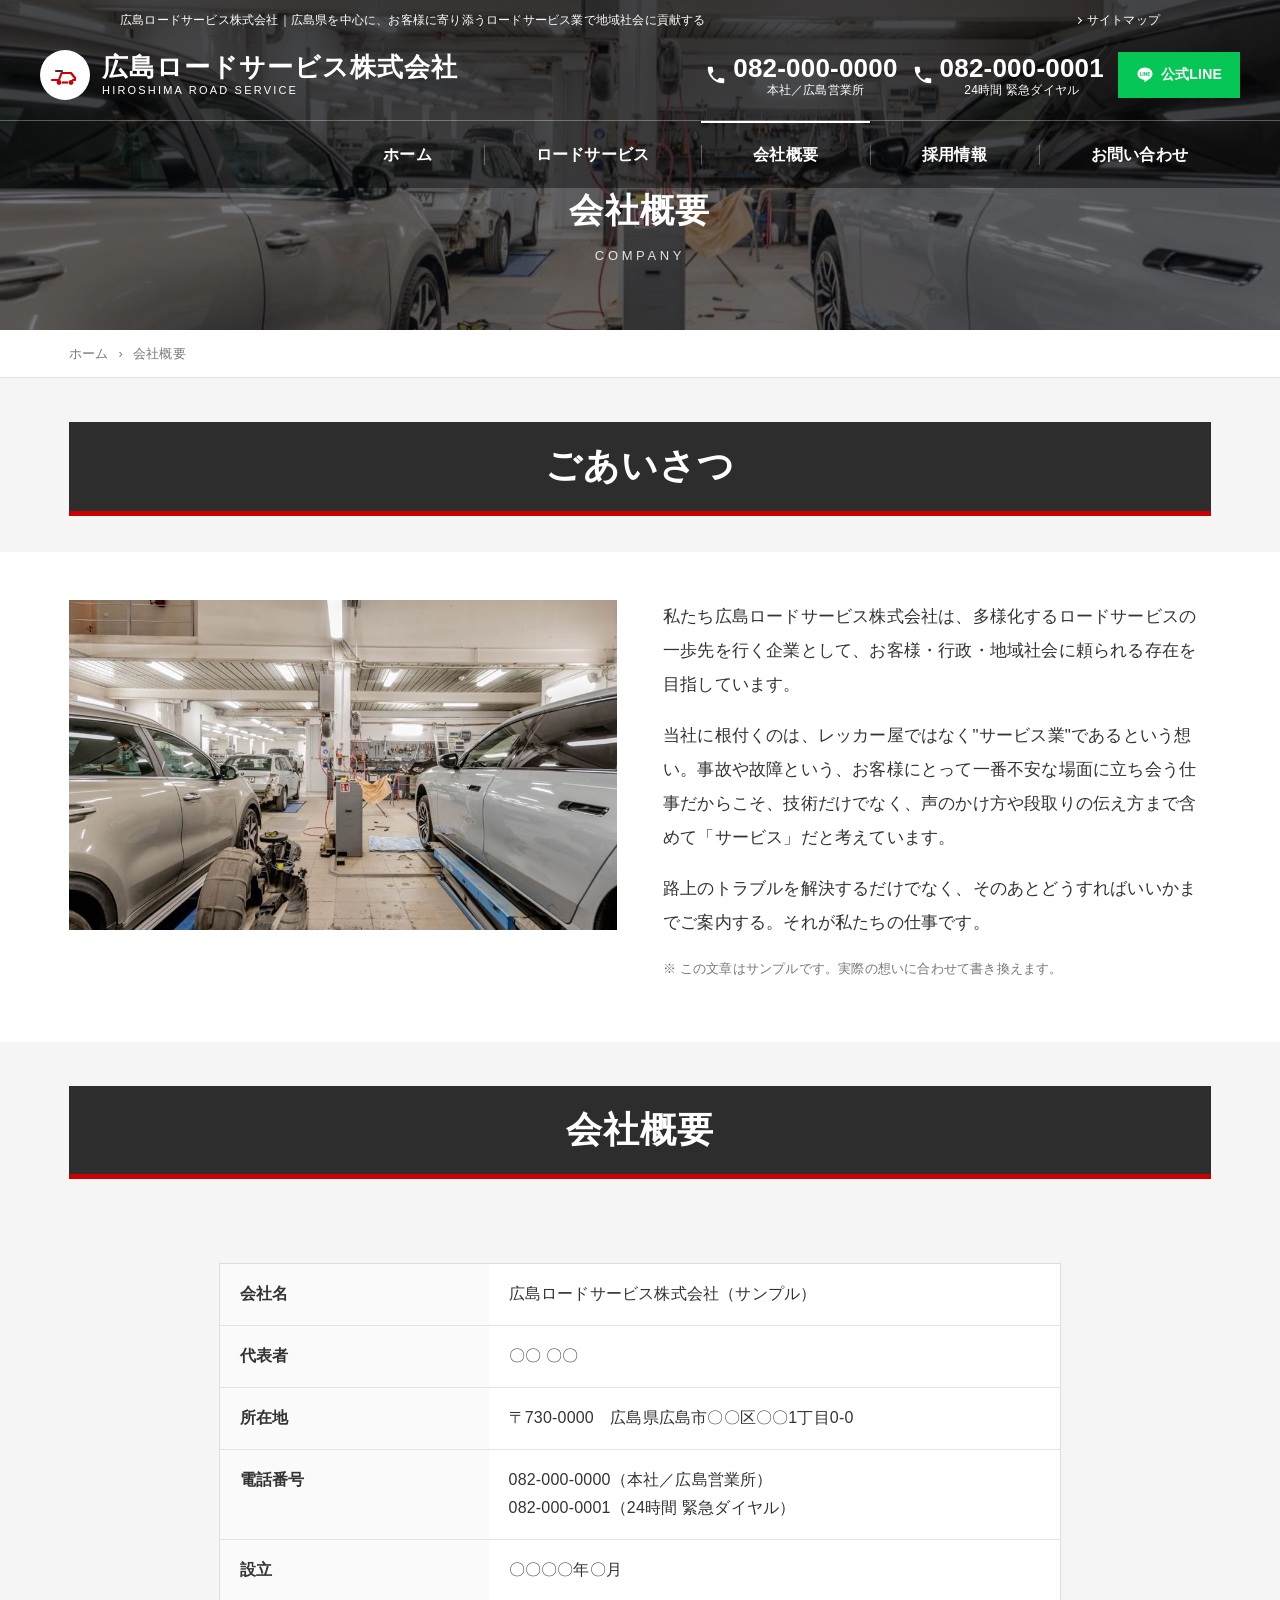
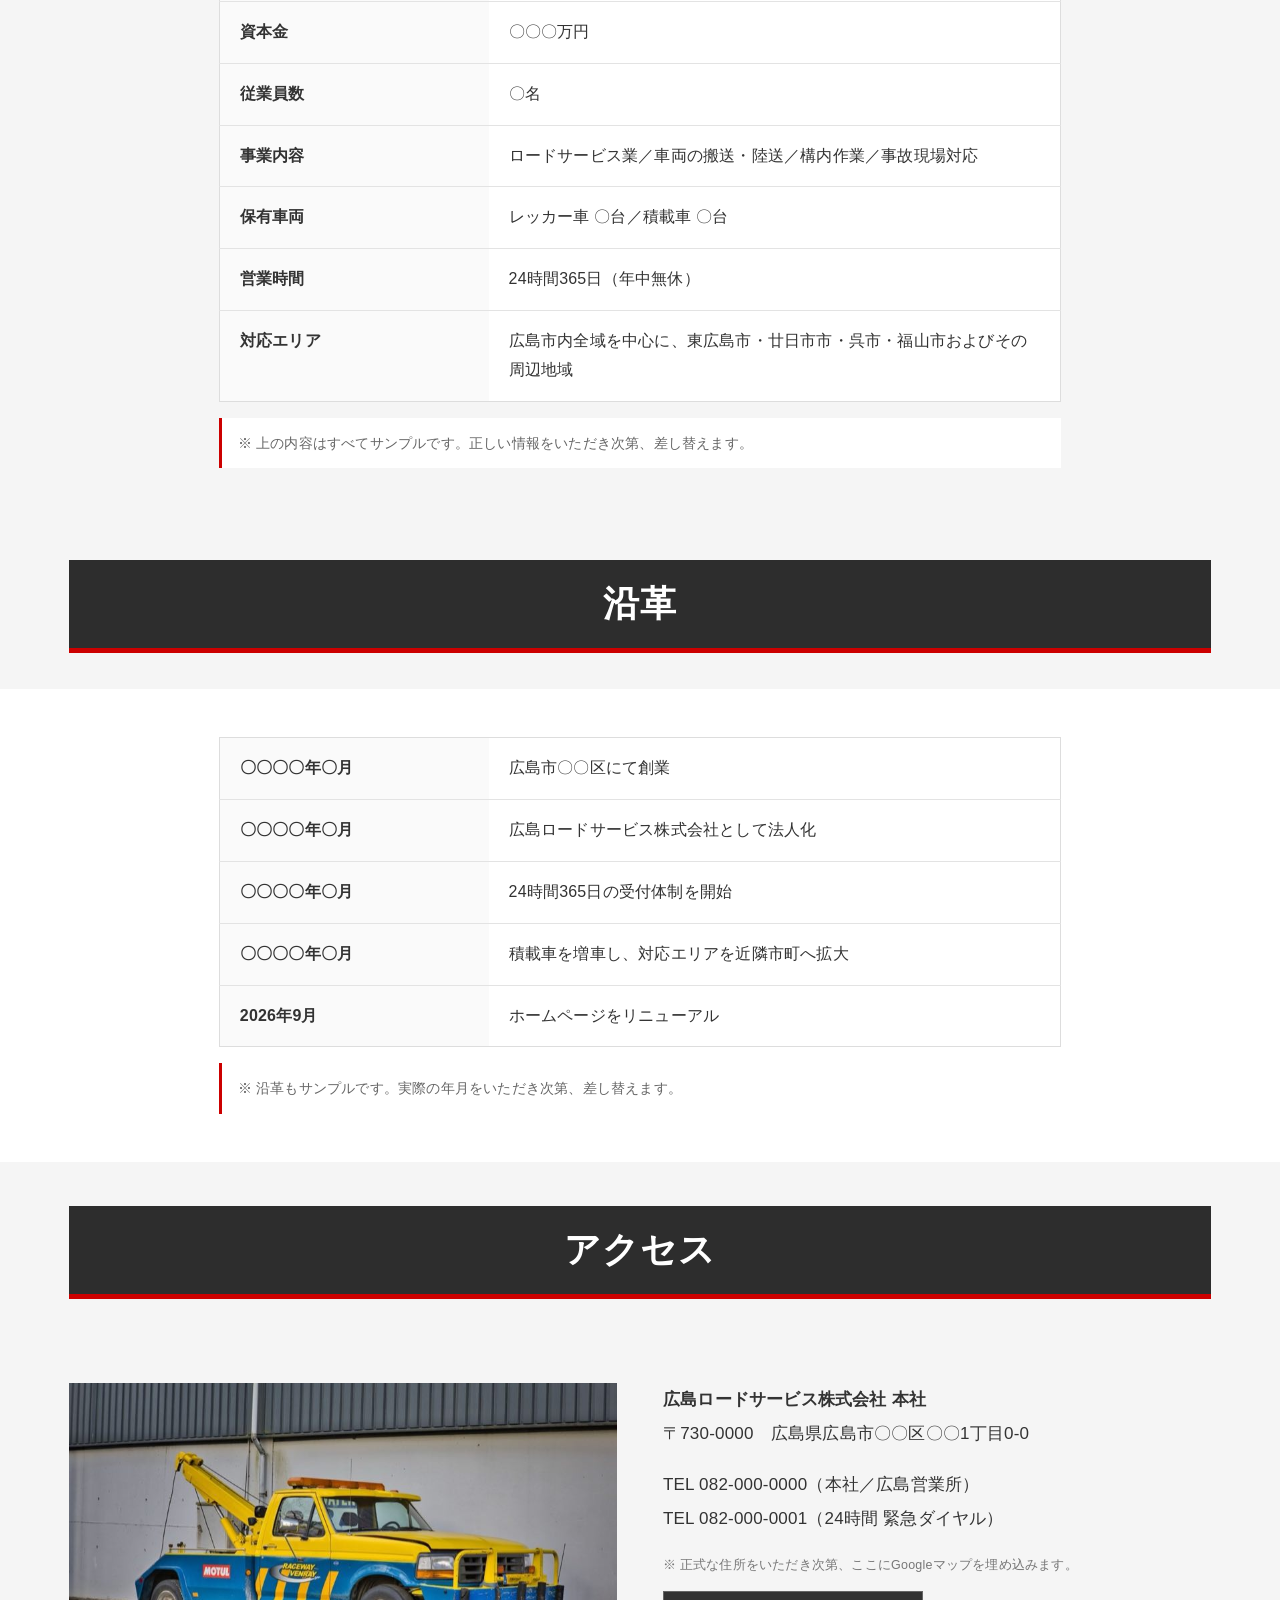
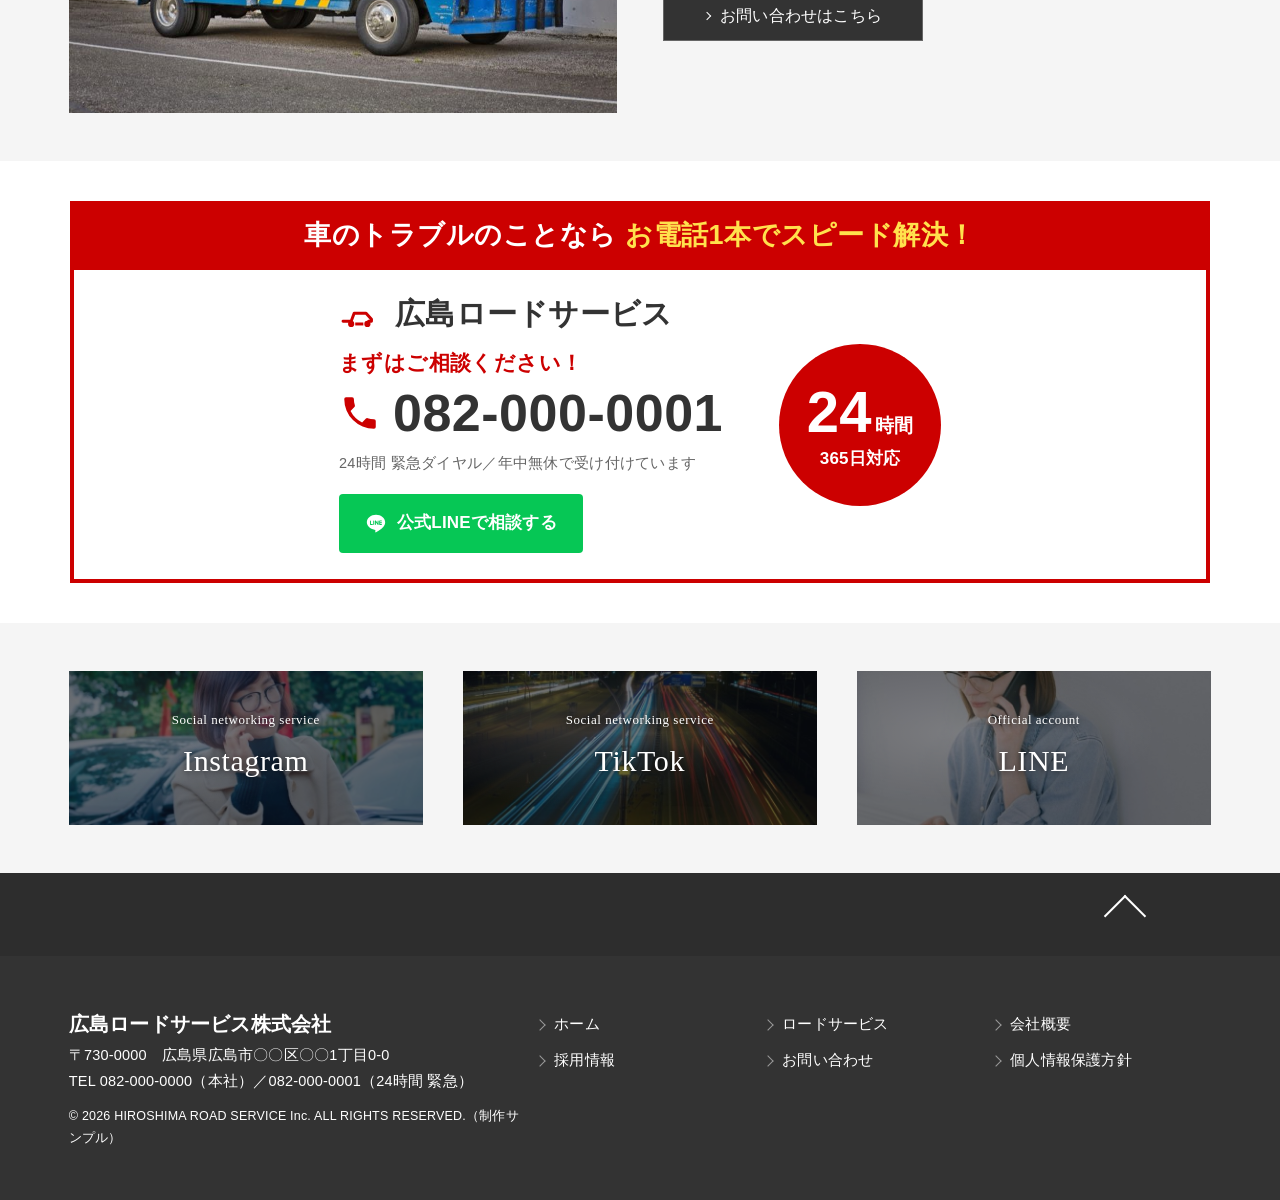
==== commit 2dcfd3f5: "FVを低く・料金を2項目に絞ってトップ直下へ（2026-10-12 源斗さん指示） - メイン写真の高さ 900px→634px（44vw・最大640px） - 料金カードをバッテリー上がり／ガス欠の" ====
--- a/company.html
+++ b/company.html
@@ -15,7 +15,7 @@
   <a class="hd__map" href="#">サイトマップ</a>
   <div class="hd__in">
     <a class="logo" href="index.html" aria-label="広島ロードサービス株式会社">
-      <span class="logo__em"><svg viewBox="0 0 34 34" aria-hidden="true"><path d="M4 22h7l2.5-7H23l4 5v2h-2" fill="none" stroke="#ffffff" stroke-width="2.2" stroke-linecap="round" stroke-linejoin="round"/><circle cx="11" cy="24.5" r="2.4" fill="#ffffff"/><circle cx="23" cy="24.5" r="2.4" fill="#ffffff"/><path d="M14 24.5h6" stroke="#ffffff" stroke-width="2.2"/><path d="M8 13h6" stroke="#cc0000" stroke-width="2.2" stroke-linecap="round"/></svg></span>
+      <span class="logo__em"><svg viewBox="0 0 34 34" aria-hidden="true"><path d="M4 22h7l2.5-7H23l4 5v2h-2" fill="none" stroke="#cc0000" stroke-width="2.2" stroke-linecap="round" stroke-linejoin="round"/><circle cx="11" cy="24.5" r="2.4" fill="#cc0000"/><circle cx="23" cy="24.5" r="2.4" fill="#cc0000"/><path d="M14 24.5h6" stroke="#cc0000" stroke-width="2.2"/><path d="M8 13h6" stroke="#333333" stroke-width="2.2" stroke-linecap="round"/></svg></span>
       <span class="logo__tx">広島ロードサービス株式会社<small>HIROSHIMA ROAD SERVICE</small></span>
     </a>
     <div class="hd__r">
--- a/assets/css/common.css
+++ b/assets/css/common.css
@@ -57,7 +57,7 @@
 .hd.is-stuck .logo__tx small{ font-size:8px; margin-top:3px; }
 .hd.is-stuck .tel{ font-size:21px; }
 .hd.is-stuck .tel svg{ width:18px; height:18px; }
-.hd.is-stuck .tel i{ font-size:10px; padding-top:1px; }
+.hd.is-stuck .tel i{ font-size:11.5px; padding-top:1px; }
 .hd.is-stuck .hd__line,.hd.is-stuck .hd__btn{ padding:8px 15px; font-size:13px; }
 .hd.is-stuck .nav a{ line-height:44px; font-size:15px; }
 .hd.is-stuck .nav li+li::before{ top:12px; height:18px; }
@@ -65,17 +65,17 @@
 @media (prefers-reduced-motion: reduce){ .hd,.hd__in,.logo,.logo__em,.logo__tx,.tel,.nav a,.hd__line,.hd__btn{ transition:none; } }
 
 /* ---- メインビジュアル（1440×900 の写真スライド。文字は写真に焼き込みなので再現） ---- */
-.mv{ position:relative; width:100%; height:62.5vw; max-height:900px; overflow:hidden; background:#000; }
+.mv{ position:relative; width:100%; height:44vw; max-height:640px; min-height:400px; overflow:hidden; background:#000; }
 .mv__slide{ position:absolute; inset:0; }
 .mv__img{ position:absolute; inset:0; background:linear-gradient(120deg,#2c3540 0%,#5a6b7c 45%,#8fa3b5 100%) center/cover no-repeat; }
 .mv__img[style]::after,.mv__img[style]::before{ display:none; }
 .mv__img::before{ content:""; position:absolute; right:0; top:0; bottom:0; width:58%; background:radial-gradient(ellipse at 70% 60%, rgba(255,255,255,.18), transparent 60%); }
-.mv__img::after{ content:"メイン写真（レッカー車＋広島の風景など・横1920×1200）"; position:absolute; right:24px; bottom:60px; font-size:12px; color:rgba(255,255,255,.7); letter-spacing:.05em; }
+.mv__img::after{ content:"メイン写真（レッカー車＋広島の風景など・横1920×1200）"; position:absolute; right:24px; bottom:46px; font-size:12px; color:rgba(255,255,255,.7); letter-spacing:.05em; }
 .mv__panel{ position:absolute; left:0; top:0; bottom:0; width:56%; background:rgba(20,24,30,.78); clip-path:polygon(0 0,100% 0,72% 100%,0 100%); }
-.mv__tx{ position:absolute; left:3.5%; top:22%; color:#fff; font-family:"游明朝","Yu Mincho","ヒラギノ明朝 ProN","Hiragino Mincho ProN",serif; text-shadow:0 2px 12px rgba(0,0,0,.4); }
-.mv__tx h2{ font-size:4.6vw; line-height:1.35; font-weight:500; letter-spacing:.06em; }
-.mv__tx p.jp{ font-size:clamp(14px,2.1vw,30px); margin-top:1.2vw; letter-spacing:.08em; font-weight:400; }
-.mv__tx p.en{ font-size:clamp(12px,1.35vw,19px); margin-top:1.2vw; font-family:"Times New Roman",serif; letter-spacing:.02em; line-height:1.5; }
+.mv__tx{ position:absolute; left:3.5%; top:200px; color:#fff; font-family:"游明朝","Yu Mincho","ヒラギノ明朝 ProN","Hiragino Mincho ProN",serif; text-shadow:0 2px 12px rgba(0,0,0,.4); }
+.mv__tx h2{ font-size:clamp(30px,3.7vw,54px); line-height:1.35; font-weight:500; letter-spacing:.06em; }
+.mv__tx p.jp{ font-size:clamp(14px,1.75vw,25px); margin-top:14px; letter-spacing:.08em; font-weight:400; }
+.mv__tx p.en{ font-size:clamp(12px,1.2vw,17px); margin-top:12px; font-family:"Times New Roman",serif; letter-spacing:.02em; line-height:1.5; }
 .mv__arrow{ position:absolute; top:calc(50% - 25px); width:50px; height:50px; cursor:pointer; }
 .mv__arrow::before{ content:""; position:absolute; top:17px; width:14px; height:14px; border-top:2px solid #fff; border-left:2px solid #fff; }
 .mv__arrow.prev{ left:0; } .mv__arrow.prev::before{ left:20px; transform:rotate(-45deg); }
@@ -218,9 +218,10 @@
   .hd.open .nav a{ text-align:left; padding:16px 4px; line-height:1.7; border-bottom:1px solid rgba(255,255,255,.18); }
   .hd.open .nav li.current a::before{ display:none; }
 
-  .mv{ height:62.5vw; }
+  .mv{ height:62.5vw; max-height:none; min-height:0; }
   .mv__panel{ width:70%; }
   .mv__tx{ top:14%; }
+  .mv__tx h2{ font-size:5.6vw; }
   .mv__tx h2{ font-size:5.6vw; } .mv__tx p.jp{ font-size:clamp(14px,3.4vw,22px); } .mv__tx p.en{ font-size:12px; }
   .mv__img::after{ font-size:11px; bottom:26px; right:8px; }
   .mv__scroll{ display:none; } .mv__arrow{ display:none; }
@@ -256,7 +257,7 @@
   .ft__co{ width:100%; padding:10px 15px 0; } .ft__co h2{ font-size:19px; } .ft__co p{ font-size:13px; }
   body{ padding-bottom:60px; }
   .fixbtn{ display:flex; position:fixed; left:0; right:0; bottom:0; z-index:60; background:var(--dark2); min-height:60px; padding:8px 12px; align-items:center; justify-content:space-between; gap:10px; }
-  .fixbtn .tel{ font-size:21px; gap:6px; } .fixbtn .tel svg{ width:15px; height:15px; margin-top:2px; } .fixbtn .tel i{ font-size:10px; text-align:left; }
+  .fixbtn .tel{ font-size:21px; gap:6px; } .fixbtn .tel svg{ width:15px; height:15px; margin-top:2px; } .fixbtn .tel i{ font-size:11.5px; text-align:left; }
   .fixbtn .line{ display:inline-block; background:#06c755; color:#fff; font-size:15px; font-weight:700; padding:10px 18px; white-space:nowrap; }
 }
 @media (max-width:400px){ .mv__tx h2{ font-size:6vw; } .logo__tx,.hd.is-stuck .logo__tx{ font-size:12.5px; } }
@@ -546,11 +547,11 @@
 }
 
 /* ---- 料金カード（参考画像1枚目の型） ---- */
-.pcards{ display:flex; gap:26px; margin-top:30px; }
-.pcard{ width:25%; background:#fff; border:1px solid #e0e0e0; padding:30px 16px 24px; position:relative; text-align:center; }
+.pcards{ display:flex; gap:30px; margin-top:34px; justify-content:center; }
+.pcard{ width:360px; background:#fff; border:1px solid #e0e0e0; padding:30px 16px 24px; position:relative; text-align:center; }
 .pcard__pill{ position:absolute; top:-19px; left:50%; transform:translateX(-50%); white-space:nowrap;
   background:#fff; border:3px solid var(--red); color:var(--red); font-size:16px; font-weight:700; padding:7px 18px; border-radius:300px; }
-.pcard__ph{ height:168px; }
+.pcard__ph{ height:210px; }
 .pcard__price{ margin-top:24px; color:var(--red); font-weight:700; line-height:1; display:flex; align-items:baseline; justify-content:center; }
 .pcard__price b{ font-size:46px; letter-spacing:-.01em; }
 .pcard__price small{ position:absolute; left:0; top:-15px; font-size:12px; white-space:nowrap; }
@@ -558,19 +559,18 @@
 .pcard__cap{ font-size:14.5px; color:#555; line-height:1.7; margin-top:10px; }
 .pcards__note{ font-size:14.5px; color:#555; line-height:1.9; margin-top:26px; text-align:center; }
 @media (max-width:1100px){
-  .pcards{ gap:18px; } .pcard{ padding:28px 10px 20px; } .pcard__pill{ font-size:14px; padding:6px 13px; }
-  .pcard__ph{ height:132px; } .pcard__price b{ font-size:36px; } .pcard__price i{ font-size:20px; }
+  .pcards{ gap:20px; } .pcard{ width:calc(50% - 10px); padding:28px 14px 20px; } .pcard__pill{ font-size:14px; padding:6px 13px; }
+  .pcard__ph{ height:170px; } .pcard__price b{ font-size:36px; } .pcard__price i{ font-size:20px; }
   .pcard__cap{ font-size:13px; }
 }
 @media (max-width:860px){
   .pcards{ flex-wrap:wrap; gap:34px 20px; margin-top:34px; }
-  .pcard{ width:calc(50% - 10px); }
   .pcard__ph{ height:150px; }
 }
 @media (max-width:560px){
   .pcards{ gap:32px 12px; } .pcard{ width:calc(50% - 6px); padding:26px 8px 18px; }
   .pcard__pill{ font-size:12.5px; padding:5px 9px; border-width:2px; top:-16px; }
-  .pcard__ph{ height:104px; } .pcard__price b{ font-size:30px; } .pcard__price i{ font-size:17px; }
+  .pcard__ph{ height:118px; } .pcard__price b{ font-size:30px; } .pcard__price i{ font-size:17px; }
   .pcard__price small{ font-size:12px; top:-14px; } .pcard__cap{ font-size:12.5px; }
   .pcards__note{ font-size:13px; text-align:left; }
 }
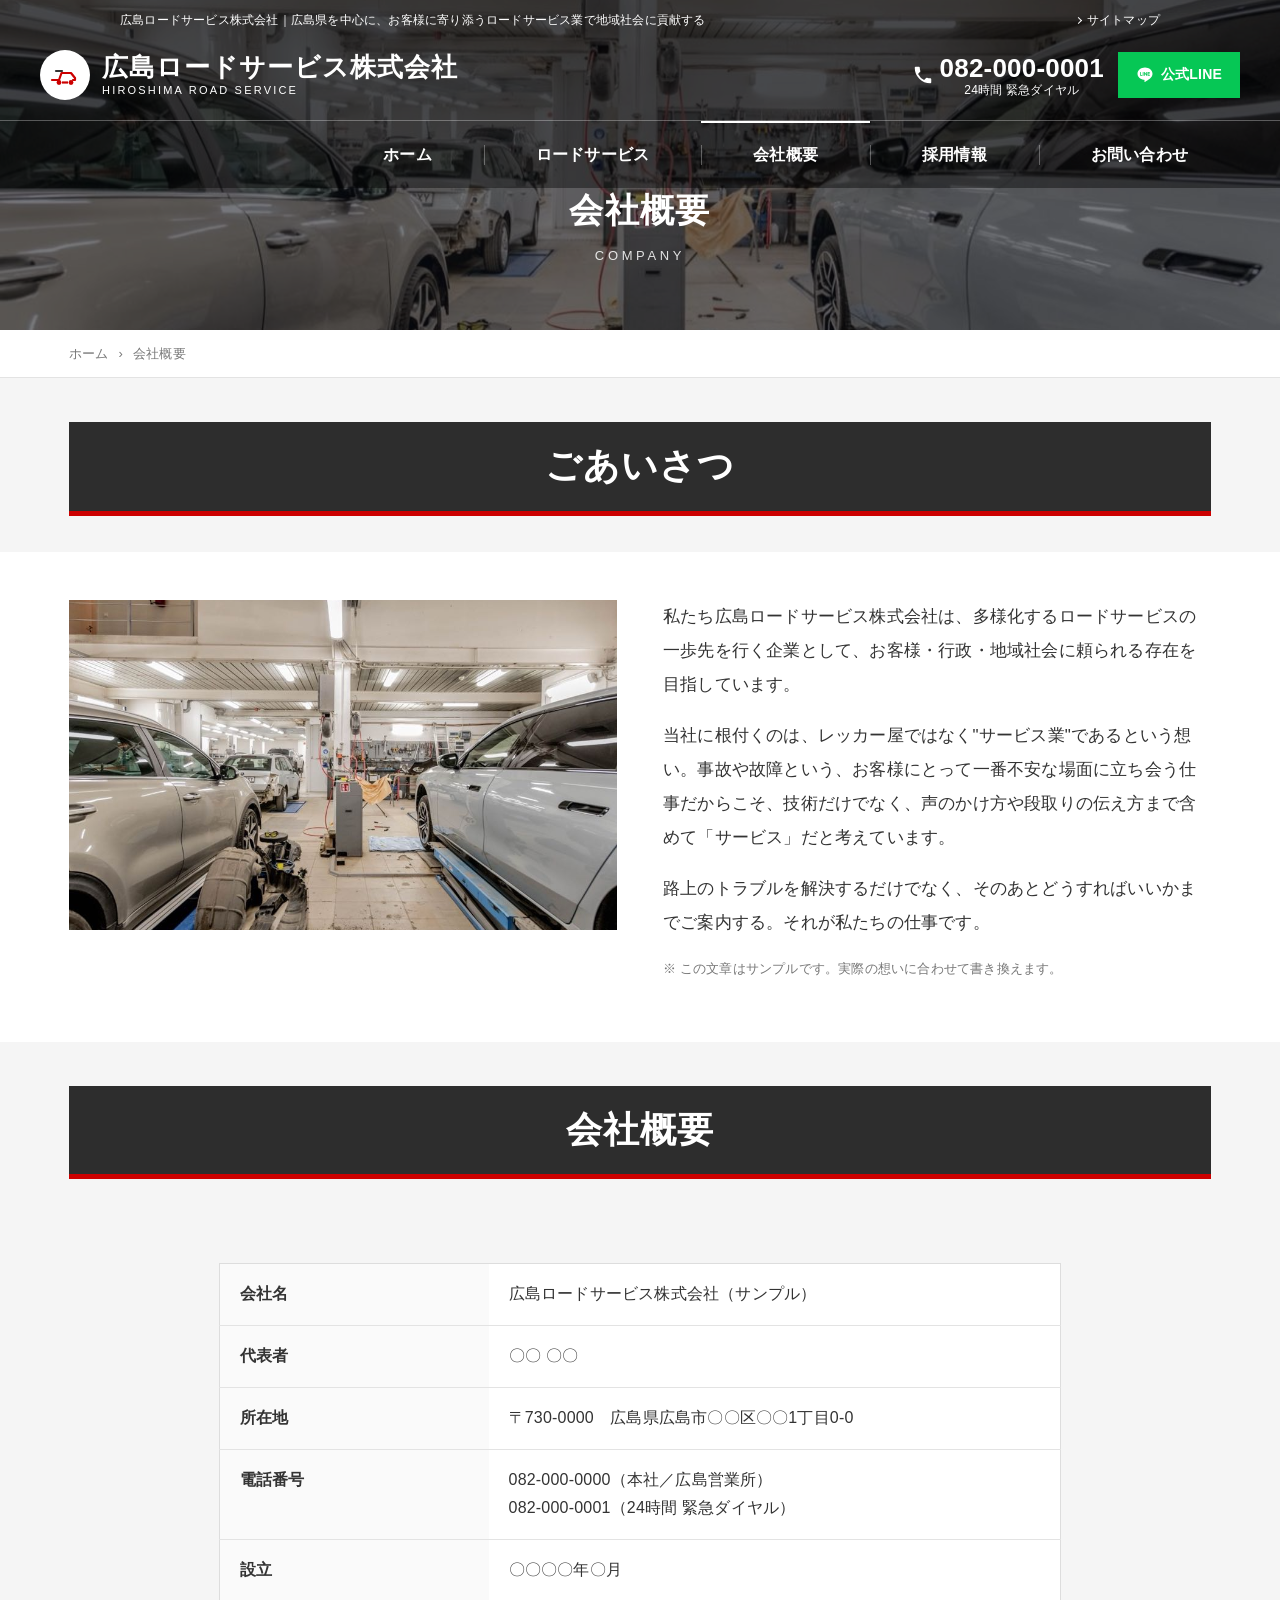
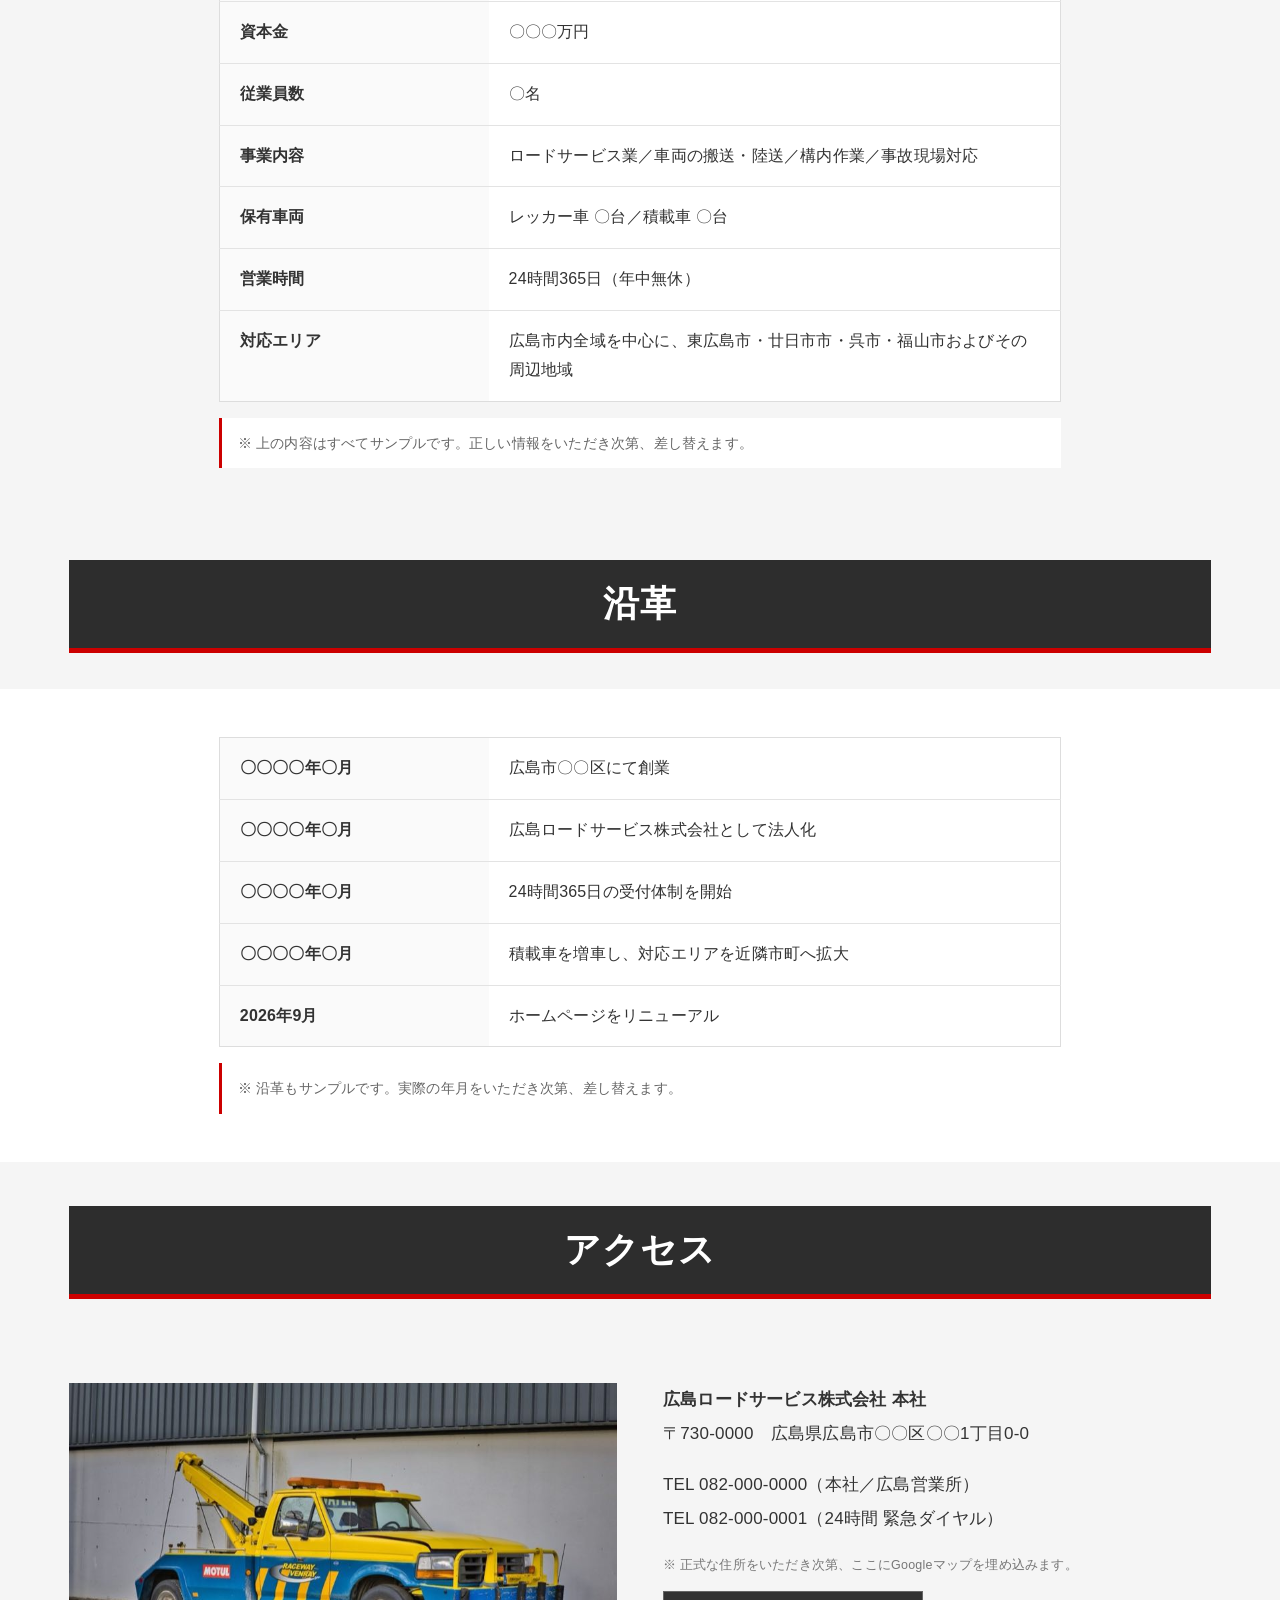
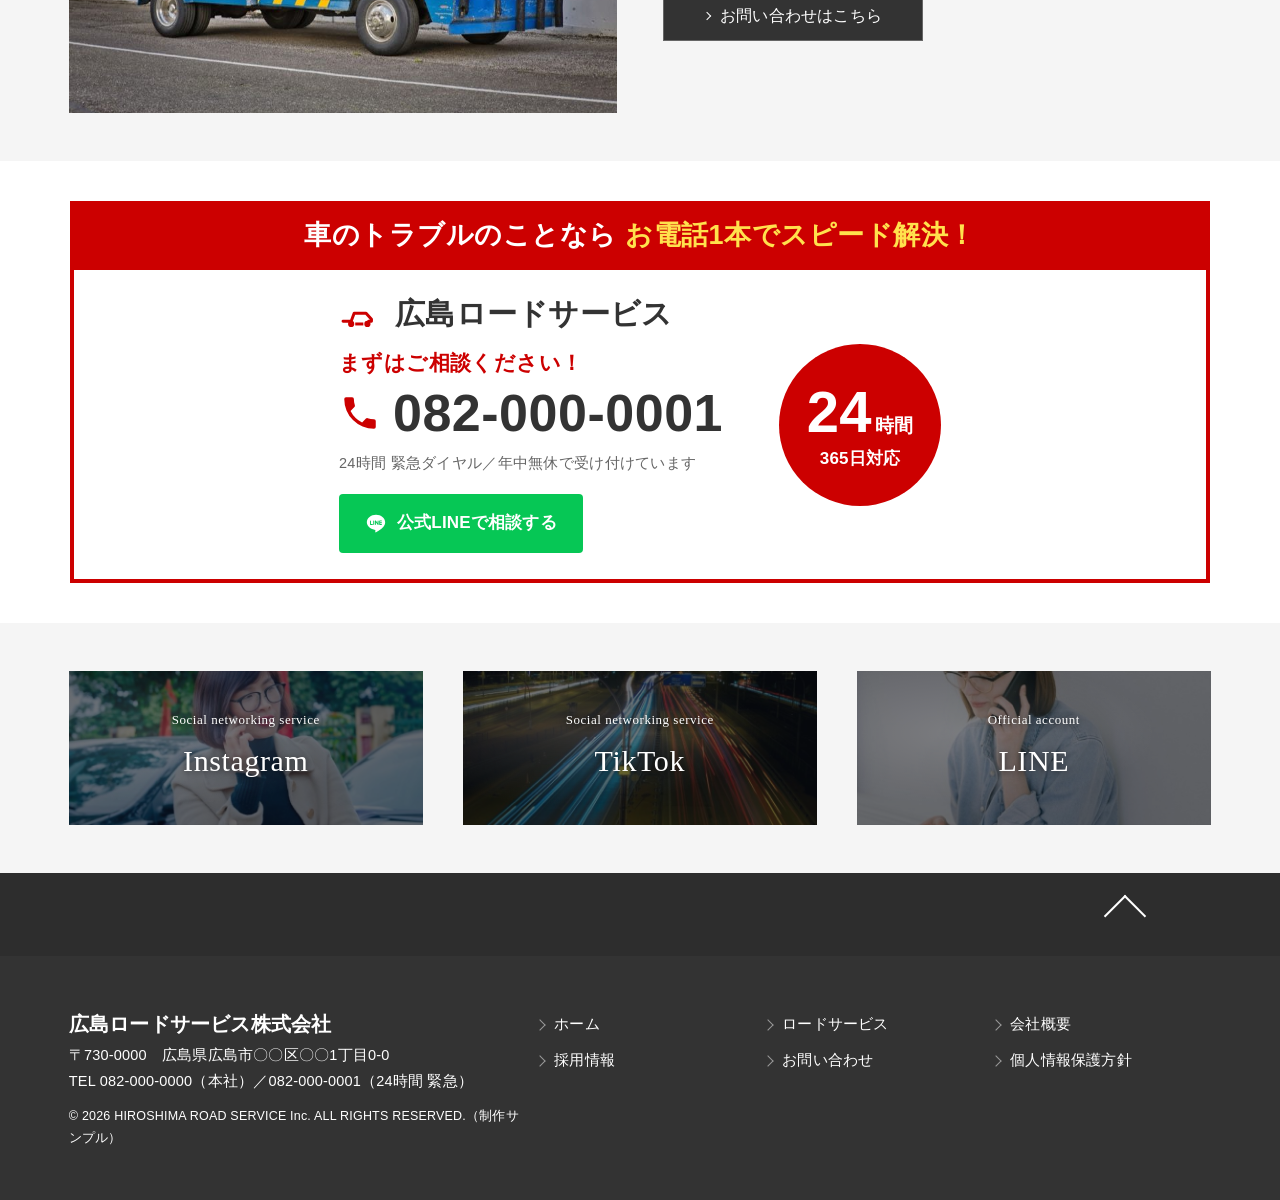
==== commit af25d385: "ヘッダーから本社の電話番号を削除・スマホの電話/LINEアイコンを縮小（2026-10-13 源斗さん指示） - ヘッダーは24時間 緊急ダイヤルの1本だけに - スマホの丸アイコン 32px→25p" ====
--- a/company.html
+++ b/company.html
@@ -19,7 +19,6 @@
       <span class="logo__tx">広島ロードサービス株式会社<small>HIROSHIMA ROAD SERVICE</small></span>
     </a>
     <div class="hd__r">
-      <a class="tel" href="tel:0820000000"><svg viewBox="0 0 24 24" aria-hidden="true"><path d="M6.6 10.8a15.1 15.1 0 0 0 6.6 6.6l2.2-2.2a1 1 0 0 1 1-.25c1.1.37 2.3.57 3.6.57a1 1 0 0 1 1 1V20a1 1 0 0 1-1 1A17 17 0 0 1 3 4a1 1 0 0 1 1-1h3.5a1 1 0 0 1 1 1c0 1.25.2 2.45.57 3.57a1 1 0 0 1-.25 1L6.6 10.8z"/></svg><span>082-000-0000<i>本社／広島営業所</i></span></a>
       <a class="tel" href="tel:0820000001"><svg viewBox="0 0 24 24" aria-hidden="true"><path d="M6.6 10.8a15.1 15.1 0 0 0 6.6 6.6l2.2-2.2a1 1 0 0 1 1-.25c1.1.37 2.3.57 3.6.57a1 1 0 0 1 1 1V20a1 1 0 0 1-1 1A17 17 0 0 1 3 4a1 1 0 0 1 1-1h3.5a1 1 0 0 1 1 1c0 1.25.2 2.45.57 3.57a1 1 0 0 1-.25 1L6.6 10.8z"/></svg><span>082-000-0001<i>24時間 緊急ダイヤル</i></span></a>
       <a class="hd__line" href="https://lin.ee/XLTq3l2" target="_blank" rel="noopener"><svg viewBox="0 0 24 24" aria-hidden="true"><path d="M12 2C6.5 2 2 5.7 2 10.2c0 4 3.6 7.4 8.4 8.1.3.07.8.2.9.5.1.25.07.65.03.9l-.14.85c-.04.25-.2 1 .87.54s5.8-3.4 7.9-5.8C21.3 13.7 22 12 22 10.2 22 5.7 17.5 2 12 2zM8 13.1H6a.5.5 0 0 1-.5-.5V8.6c0-.3.2-.5.5-.5s.5.2.5.5v3.4h1.5c.3 0 .5.2.5.5s-.2.6-.5.6zm2-.5c0 .3-.2.5-.5.5a.5.5 0 0 1-.5-.5V8.6c0-.3.2-.5.5-.5s.5.2.5.5v4zm4.8 0c0 .2-.15.4-.36.5a.6.6 0 0 1-.17.02.5.5 0 0 1-.42-.2l-2-2.76v2.45c0 .3-.24.5-.53.5a.5.5 0 0 1-.52-.5V8.6c0-.23.14-.43.36-.5a.5.5 0 0 1 .16-.03c.16 0 .32.1.42.2l2 2.77V8.6c0-.3.24-.5.53-.5s.53.2.53.5v4zm3.2-2.5c.3 0 .5.24.5.53s-.2.5-.5.5h-1.5v.94h1.5c.3 0 .5.23.5.52s-.2.52-.5.52h-2a.5.5 0 0 1-.5-.5V8.6c0-.3.2-.5.5-.5h2c.3 0 .5.2.5.5s-.2.5-.5.5h-1.5v.95h1.5z"/></svg>公式LINE</a>
       <a class="hd__btn" href="contact.html">お問い合わせ</a>
--- a/assets/css/common.css
+++ b/assets/css/common.css
@@ -65,26 +65,32 @@
 @media (prefers-reduced-motion: reduce){ .hd,.hd__in,.logo,.logo__em,.logo__tx,.tel,.nav a,.hd__line,.hd__btn{ transition:none; } }
 
 /* ---- メインビジュアル（1440×900 の写真スライド。文字は写真に焼き込みなので再現） ---- */
-.mv{ position:relative; width:100%; height:44vw; max-height:640px; min-height:400px; overflow:hidden; background:#000; }
-.mv__slide{ position:absolute; inset:0; }
-.mv__img{ position:absolute; inset:0; background:linear-gradient(120deg,#2c3540 0%,#5a6b7c 45%,#8fa3b5 100%) center/cover no-repeat; }
-.mv__img[style]::after,.mv__img[style]::before{ display:none; }
-.mv__img::before{ content:""; position:absolute; right:0; top:0; bottom:0; width:58%; background:radial-gradient(ellipse at 70% 60%, rgba(255,255,255,.18), transparent 60%); }
-.mv__img::after{ content:"メイン写真（レッカー車＋広島の風景など・横1920×1200）"; position:absolute; right:24px; bottom:46px; font-size:12px; color:rgba(255,255,255,.7); letter-spacing:.05em; }
-.mv__panel{ position:absolute; left:0; top:0; bottom:0; width:56%; background:rgba(20,24,30,.78); clip-path:polygon(0 0,100% 0,72% 100%,0 100%); }
-.mv__tx{ position:absolute; left:3.5%; top:200px; color:#fff; font-family:"游明朝","Yu Mincho","ヒラギノ明朝 ProN","Hiragino Mincho ProN",serif; text-shadow:0 2px 12px rgba(0,0,0,.4); }
-.mv__tx h2{ font-size:clamp(30px,3.7vw,54px); line-height:1.35; font-weight:500; letter-spacing:.06em; }
-.mv__tx p.jp{ font-size:clamp(14px,1.75vw,25px); margin-top:14px; letter-spacing:.08em; font-weight:400; }
-.mv__tx p.en{ font-size:clamp(12px,1.2vw,17px); margin-top:12px; font-family:"Times New Roman",serif; letter-spacing:.02em; line-height:1.5; }
-.mv__arrow{ position:absolute; top:calc(50% - 25px); width:50px; height:50px; cursor:pointer; }
-.mv__arrow::before{ content:""; position:absolute; top:17px; width:14px; height:14px; border-top:2px solid #fff; border-left:2px solid #fff; }
-.mv__arrow.prev{ left:0; } .mv__arrow.prev::before{ left:20px; transform:rotate(-45deg); }
-.mv__arrow.next{ right:0; } .mv__arrow.next::before{ right:20px; transform:rotate(135deg); }
-.mv__dots{ position:absolute; left:50%; bottom:10px; transform:translateX(-50%); display:flex; gap:5px; }
-.mv__dots li{ width:40px; height:20px; position:relative; cursor:pointer; }
-.mv__dots li::before{ content:""; position:absolute; left:0; right:0; top:9px; height:2px; background:rgba(180,180,180,.5); }
-.mv__dots li.current{ width:60px; } .mv__dots li.current::before{ background:#fff; }
-.mv__scroll{ position:absolute; left:50%; bottom:40px; transform:translateX(-50%); color:#fff; font-size:12px; letter-spacing:.2em; }
+.mv{ position:relative; width:100%; height:56.25vw; max-height:810px; min-height:560px; overflow:hidden; background:#0b1220; }
+.mv__img{ position:absolute; inset:0; background:#0b1220 center/cover no-repeat; }
+.mv__shade{ position:absolute; inset:0; background:
+  linear-gradient(90deg, rgba(6,12,24,.93) 0%, rgba(6,12,24,.86) 26%, rgba(6,12,24,.55) 50%, rgba(6,12,24,.12) 72%, rgba(6,12,24,0) 88%),
+  linear-gradient(180deg, rgba(6,12,24,.55) 0%, rgba(6,12,24,0) 32%); }
+.mv__in{ position:absolute; left:4.7%; right:4.7%; top:0; bottom:0; padding-top:188px;
+  display:flex; flex-direction:column; justify-content:center; color:#fff; }
+.mv__eye{ font-size:clamp(13px,1.5vw,22px); font-weight:500; letter-spacing:.16em; line-height:1; }
+.mv__eye::after{ content:""; display:block; width:min(347px,24vw); height:1px; background:rgba(255,255,255,.65); margin-top:14px; }
+.mv__h{ font-size:clamp(28px,4.3vw,62px); font-weight:700; line-height:1.3; letter-spacing:.02em; margin-top:clamp(16px,2vw,28px);
+  text-shadow:0 2px 16px rgba(0,0,0,.45); }
+.mv__lead{ font-size:clamp(13px,1.6vw,23px); font-weight:500; line-height:1.75; letter-spacing:.03em; margin-top:clamp(14px,1.9vw,26px); }
+.mv__btns{ display:flex; gap:clamp(10px,1.7vw,28px); margin-top:clamp(18px,2.4vw,34px); flex-wrap:wrap; }
+.mvb{ display:inline-flex; align-items:center; gap:clamp(10px,1.1vw,16px); border-radius:10px; color:#fff;
+  padding:clamp(12px,1.25vw,18px) clamp(16px,1.8vw,26px); font-weight:700; font-size:clamp(14px,1.45vw,21px); letter-spacing:.03em;
+  box-shadow:0 6px 18px rgba(0,0,0,.28); transition:.2s; }
+.mvb:hover{ transform:translateY(-2px); opacity:.94; }
+.mvb--tel{ background:var(--red); }
+.mvb--line{ background:#06c755; }
+.mvb__ic{ display:inline-flex; align-items:center; padding-right:clamp(10px,1.1vw,16px); border-right:1px solid rgba(255,255,255,.5); }
+.mvb__ic svg{ width:clamp(20px,1.7vw,26px); height:clamp(20px,1.7vw,26px); fill:#fff; }
+.mvb__ic--line svg{ fill:#06c755; background:#fff; border-radius:6px; padding:3px; box-sizing:content-box; }
+.mvb__ar{ font-size:clamp(15px,1.4vw,20px); font-weight:400; opacity:.9; margin-left:2px; }
+.mv__note{ display:flex; align-items:center; gap:14px; margin-top:clamp(16px,2vw,28px); font-size:clamp(11.5px,1.25vw,18px); letter-spacing:.04em; color:rgba(255,255,255,.95); }
+.mv__note::before,.mv__note::after{ content:""; height:1px; background:rgba(255,255,255,.55); flex:0 0 auto; width:clamp(26px,4vw,62px); }
+.mv__note span{ flex:0 1 auto; }
 
 /* ---- 見出し（濃グレーのベタ帯＋赤の下線・PC36px/SP26px） ---- */
 .ttl{ padding:44px 0 36px; }
@@ -121,9 +127,11 @@
 .cards{ background:#fff; padding:26px 0 48px; }
 .cards__in{ display:flex; gap:46px; }
 .card{ width:50%; background:var(--dark); color:#fff; }
-.card .ph{ height:250px; }
-.card__bd{ padding:10px 20px 20px; }
-.card__bd h3{ font-size:20px; font-weight:700; text-align:center; line-height:1.8; margin-bottom:10px; }
+.card .ph{ height:250px; position:relative; overflow:hidden; box-shadow:inset 0 0 0 2000px rgba(0,0,0,.62); }
+.card__hd{ position:absolute; inset:0; z-index:2; display:flex; align-items:center; justify-content:center; }
+.card__hd h3{ font-size:30px; font-weight:700; color:#fff; letter-spacing:.06em; text-shadow:0 2px 10px rgba(0,0,0,.55); }
+.card__bd{ padding:20px 20px; }
+
 .card__bd p{ font-size:17px; line-height:1.8; margin-bottom:10px; }
 .card__bd .btn01{ display:block; text-align:center; }
 
@@ -172,6 +180,17 @@
 
 /* ===== スマホ（実測：ヘッダー45px・ロゴ166×19・写真351幅・セクション余白50px） ===== */
 @media (max-width:960px){
+  .mv{ height:auto; max-height:none; min-height:0; }
+  .mv__in{ position:relative; left:0; right:0; padding:62px 18px 30px; }
+  .mv__img,.mv__shade{ position:absolute; }
+  .mv__shade{ background:linear-gradient(180deg, rgba(6,12,24,.80) 0%, rgba(6,12,24,.62) 45%, rgba(6,12,24,.82) 100%); }
+  .mv__eye{ font-size:13px; } .mv__eye::after{ width:180px; margin-top:10px; }
+  .mv__h{ font-size:clamp(25px,7.2vw,34px); margin-top:14px; }
+  .mv__lead{ font-size:clamp(12.5px,3.5vw,16px); margin-top:14px; }
+  .mv__btns{ gap:10px; margin-top:18px; }
+  .mvb{ flex:1 1 100%; justify-content:center; font-size:16px; padding:14px 16px; }
+  .mv__note{ margin-top:16px; font-size:11.5px; gap:8px; }
+  .mv__note::before,.mv__note::after{ width:18px; }
   .hd__seo,.hd__map{ display:none; }
   .hd__in{ padding:13px 15px; height:45px; }
   .logo{ height:19px; gap:6px; }
@@ -185,12 +204,12 @@
   .hd.is-stuck .logo__em svg{ width:13px; height:13px; }
   .hd.is-stuck .logo__tx{ font-size:14px; }
   /* スマホのヘッダーにも電話とLINE（下のバーと合わせて、どこを見ていても押せる） */
-  .hd__sp{ display:flex; align-items:center; gap:6px; position:absolute; right:48px; top:50%; transform:translateY(-50%); }
-  .hd__sp a{ width:32px; height:32px; border-radius:50%; display:grid; place-items:center; transition:.2s; }
+  .hd__sp{ display:flex; align-items:center; gap:7px; position:absolute; right:46px; top:50%; transform:translateY(-50%); }
+  .hd__sp a{ width:25px; height:25px; border-radius:50%; display:grid; place-items:center; transition:.2s; }
   .hd__sp a:active{ transform:scale(.92); }
   .hd__sp .t{ background:var(--red); }
   .hd__sp .l{ background:#06c755; }
-  .hd__sp svg{ width:17px; height:17px; fill:#fff; }
+  .hd__sp svg{ width:13px; height:13px; fill:#fff; }
   .hd.open .hd__sp{ display:none; }
   .logo__tx{ max-width:calc(100vw - 176px); overflow:hidden; text-overflow:ellipsis; white-space:nowrap; }
   .nav{ display:none; }
@@ -210,7 +229,6 @@
   .hd.open .tel svg{ width:22px; height:22px; }
   .hd.open .tel i{ font-size:11px; }
   .hd.open .hd__line,.hd.open .hd__btn{ display:flex; align-items:center; justify-content:center; font-size:16px; padding:14px; }
-  .hd.open .hd__r .tel:nth-of-type(2){ order:-1; }          /* 緊急ダイヤルを一番上に */
   .hd.open .hd__btn{ background:transparent; border:1px solid rgba(255,255,255,.5); font-weight:700; }
   .hd.open .nav{ display:block; border:0; padding:6px 16px 40px; }
   .hd.open .nav ul{ display:block; padding:0; }
@@ -218,14 +236,6 @@
   .hd.open .nav a{ text-align:left; padding:16px 4px; line-height:1.7; border-bottom:1px solid rgba(255,255,255,.18); }
   .hd.open .nav li.current a::before{ display:none; }
 
-  .mv{ height:62.5vw; max-height:none; min-height:0; }
-  .mv__panel{ width:70%; }
-  .mv__tx{ top:14%; }
-  .mv__tx h2{ font-size:5.6vw; }
-  .mv__tx h2{ font-size:5.6vw; } .mv__tx p.jp{ font-size:clamp(14px,3.4vw,22px); } .mv__tx p.en{ font-size:12px; }
-  .mv__img::after{ font-size:11px; bottom:26px; right:8px; }
-  .mv__scroll{ display:none; } .mv__arrow{ display:none; }
-  .mv__dots{ bottom:0; }
 
   .wrap{ padding:0 20px; }
   .ttl{ padding:50px 0; } .ttl--tight{ padding:50px 0 30px; }
@@ -244,7 +254,7 @@
   .cards{ padding:30px 0 50px; }
   .cards__in{ flex-direction:column; gap:60px; padding:0 7px; }
   .card{ width:100%; } .card .ph{ height:0; padding-top:62.7%; }
-  .card__bd h3{ font-size:18px; } .card__bd p{ font-size:15.5px; }
+  .card__hd h3{ font-size:22px; } .card__bd p{ font-size:15.5px; }
   .news{ padding:50px 8px; } .news ul{ width:auto; padding:0 44px; }
   .news li a{ flex-wrap:wrap; font-size:13.5px; padding:10px 0; }
   .news li a{ display:block; padding-left:20px; position:relative; } .news li a::before{ position:absolute; left:4px; top:19px; margin:0; } .news time{ display:block; width:auto; } .news li a span{ display:block; padding-left:20px; }
@@ -260,8 +270,8 @@
   .fixbtn .tel{ font-size:21px; gap:6px; } .fixbtn .tel svg{ width:15px; height:15px; margin-top:2px; } .fixbtn .tel i{ font-size:11.5px; text-align:left; }
   .fixbtn .line{ display:inline-block; background:#06c755; color:#fff; font-size:15px; font-weight:700; padding:10px 18px; white-space:nowrap; }
 }
-@media (max-width:400px){ .mv__tx h2{ font-size:6vw; } .logo__tx,.hd.is-stuck .logo__tx{ font-size:12.5px; } }
-@media (max-width:380px){ .logo__tx,.hd.is-stuck .logo__tx{ font-size:12px; letter-spacing:.01em; } .hd__sp a{ width:30px; height:30px; } .hd__sp{ right:46px; gap:5px; } }
+@media (max-width:400px){ .logo__tx,.hd.is-stuck .logo__tx{ font-size:12.5px; } }
+@media (max-width:380px){ .logo__tx,.hd.is-stuck .logo__tx{ font-size:12px; letter-spacing:.01em; } .hd__sp a{ width:23px; height:23px; } .hd__sp{ right:44px; gap:6px; } }
 
 /* ============================================================
    ここから 5ページ構成の追加パーツ
@@ -366,14 +376,26 @@
 .area__map{ width:54%; max-width:500px; margin-left:auto; }
 .area__map img{ width:100%; border:1px solid #ddd; }
 
-.trb__ph{ height:230px; margin-bottom:26px; }
-@media (max-width:960px){ .trb__ph{ height:0; padding-top:33.3%; margin-bottom:18px; } }
+.trb__ph{ height:260px; margin-bottom:26px; position:relative; overflow:hidden; box-shadow:inset 0 0 0 2000px rgba(0,0,0,.62); }
+.trb__tx{ position:absolute; inset:0; z-index:2; display:flex; flex-direction:column; align-items:center; justify-content:center; text-align:center; padding:0 20px; color:#fff; }
+.trb__tx p{ font-size:22px; font-weight:700; line-height:1.7; text-shadow:0 2px 10px rgba(0,0,0,.55); }
+.trb__sub{ font-size:16px !important; font-weight:400 !important; margin-top:12px; color:rgba(255,255,255,.92); }
+.sp-br{ display:none; }
+@media (max-width:960px){
+  .trb__ph{ height:230px; margin-bottom:18px; }
+  .trb__tx p{ font-size:17px; } .trb__sub{ font-size:13.5px !important; margin-top:9px; }
+  .sp-br{ display:inline; }
+}
+@media (max-width:560px){ .trb__ph{ height:210px; } .trb__tx p{ font-size:15.5px; } .trb__sub{ font-size:12.5px !important; } }
 
 /* ---- ご依頼の流れ ---- */
 .flow{ display:flex; gap:20px; }
 .flow li{ width:25%; background:#fff; border:1px solid #e0e0e0; padding:0 0 24px; position:relative; }
-.flow__ph{ height:150px; margin-bottom:18px; }
-.flow b,.flow h3,.flow p{ padding:0 20px; }
+.flow__ph{ height:168px; margin-bottom:18px; position:relative; overflow:hidden; box-shadow:inset 0 0 0 2000px rgba(0,0,0,.62); }
+.flow__hd{ position:absolute; inset:0; z-index:2; display:flex; flex-direction:column; align-items:center; justify-content:center; text-align:center; padding:0 10px; color:#fff; }
+.flow__no{ display:inline-block; background:var(--red); color:#fff; font-size:12.5px; font-weight:700; letter-spacing:.14em; line-height:1; padding:6px 12px; border-radius:300px; }
+.flow__hd h3{ font-size:19px; font-weight:700; line-height:1.5; margin:11px 0 0; color:#fff; text-shadow:0 2px 10px rgba(0,0,0,.55); }
+.flow p{ padding:0 20px; }
 .flow li::after{ content:""; position:absolute; right:-14px; top:calc(50% - 6px); z-index:1; width:8px; height:8px; border-top:2px solid var(--red); border-right:2px solid var(--red); transform:rotate(45deg); }
 .flow li:last-child::after{ display:none; }
 .flow b{ display:block; font-size:13px; letter-spacing:.18em; color:var(--red); margin-bottom:10px; }
@@ -450,7 +472,8 @@
   .area__tx,.area__map{ width:100%; }
   .flow{ flex-wrap:wrap; gap:14px; }
   .flow li{ width:calc(50% - 7px); }
-  .flow__ph{ height:120px; margin-bottom:14px; }
+  .flow__ph{ height:140px; margin-bottom:14px; }
+  .flow__hd h3{ font-size:17px; }
   .flow li::after{ display:none; }
   .tbl th,.tbl td{ padding:12px 14px; font-size:14.5px; }
   .tbl tbody th{ width:36%; }
@@ -467,7 +490,7 @@
 @media (max-width:560px){
   .tcard{ width:100%; }
   .flow li{ width:100%; }
-  .flow__ph{ height:150px; }
+  .flow__ph{ height:160px; }
 }
 
 /* ============================================================
@@ -519,15 +542,16 @@
 .pts{ display:flex; gap:24px; align-items:stretch; }
 .pt{ width:25%; background:#fff; border:1px solid #e0e0e0; border-top:4px solid var(--red); display:flex; flex-direction:column; }
 .pt--sub{ border-top-color:#6e6e6e; }
-.pt__ph{ height:152px; flex:none; }
+.pt__ph{ height:180px; flex:none; position:relative; overflow:hidden; box-shadow:inset 0 0 0 2000px rgba(0,0,0,.62); }
+.pt__hd{ position:absolute; inset:0; z-index:2; display:flex; flex-direction:column; align-items:center; justify-content:center; text-align:center; padding:0 12px; color:#fff; }
 .pt__bd{ padding:18px 20px 20px; }
-.pt__no{ font-family:Oswald,sans-serif; font-size:12.5px; font-weight:700; letter-spacing:.2em; color:var(--red); line-height:1; }
-.pt__no b{ font-size:26px; letter-spacing:.04em; margin-left:3px; }
-.pt--sub .pt__no{ color:#6e6e6e; }
+.pt__no{ display:inline-block; background:var(--red); color:#fff; font-family:Oswald,sans-serif; font-size:12.5px; font-weight:700; letter-spacing:.14em; line-height:1; padding:6px 12px; border-radius:300px; }
+
+.pt--sub .pt__no{ background:#6e6e6e; }
 .pt__ti{ font-size:22px; font-weight:700; line-height:1.45; margin-top:9px; letter-spacing:0; }
-.pt__ti em{ font-style:normal; color:var(--red); }
-.pt--sub .pt__ti em{ color:#5a5a5a; }
-.pt__tx{ font-size:15.5px; line-height:1.9; color:#333; margin-top:10px; }
+.pt__ti em{ font-style:normal; color:#fff; }
+
+.pt__tx{ font-size:15.5px; line-height:1.9; color:#333; margin-top:0; }
 .pt__list{ margin-top:13px; border-top:1px dashed #ddd; padding-top:12px; }
 .pt__list li{ font-size:14px; line-height:1.75; color:#444; padding-left:19px; position:relative; margin-bottom:6px; }
 .pt__list li::before{ content:""; position:absolute; left:0; top:6px; width:11px; height:5.5px;
@@ -535,43 +559,42 @@
 .pt--sub .pt__list li::before{ border-color:#6e6e6e; }
 @media (max-width:1180px){
   .pts{ gap:16px; } .pt__bd{ padding:16px 15px 18px; } .pt__ph{ height:128px; }
-  .pt__ti{ font-size:20px; } .pt__tx{ font-size:14.5px; } .pt__list li{ font-size:13px; }
+  .pt__ph{ height:150px; } .pt__ti{ font-size:19px; } .pt__tx{ font-size:14.5px; } .pt__list li{ font-size:13px; }
 }
 @media (max-width:900px){
   .pts{ flex-wrap:wrap; gap:20px; } .pt{ width:calc(50% - 10px); }
-  .pt__ph{ height:170px; } .pt__ti{ font-size:22px; } .pt__tx{ font-size:15.5px; } .pt__list li{ font-size:14px; }
+  .pt__ph{ height:180px; } .pt__ti{ font-size:22px; } .pt__tx{ font-size:15.5px; } .pt__list li{ font-size:14px; }
 }
 @media (max-width:600px){
   .pts{ display:block; } .pt{ width:100%; } .pt+.pt{ margin-top:18px; }
   .pt__ph{ height:0; padding-top:50%; }
 }
 
-/* ---- 料金カード（参考画像1枚目の型） ---- */
+/* ---- 料金カード（C案：写真を暗くして中央に白文字） ---- */
 .pcards{ display:flex; gap:30px; margin-top:34px; justify-content:center; }
-.pcard{ width:360px; background:#fff; border:1px solid #e0e0e0; padding:30px 16px 24px; position:relative; text-align:center; }
-.pcard__pill{ position:absolute; top:-19px; left:50%; transform:translateX(-50%); white-space:nowrap;
-  background:#fff; border:3px solid var(--red); color:var(--red); font-size:16px; font-weight:700; padding:7px 18px; border-radius:300px; }
-.pcard__ph{ height:210px; }
-.pcard__price{ margin-top:24px; color:var(--red); font-weight:700; line-height:1; display:flex; align-items:baseline; justify-content:center; }
-.pcard__price b{ font-size:46px; letter-spacing:-.01em; }
+.pcard{ width:360px; height:300px; position:relative; overflow:hidden; background:#333; }
+.pcard__bg{ position:absolute; inset:0; }
+.pcard__bg{ box-shadow:inset 0 0 0 2000px rgba(0,0,0,.62); }
+.pcard__in{ position:absolute; inset:0; z-index:2; display:flex; flex-direction:column; align-items:center; justify-content:center; text-align:center; padding:0 18px; color:#fff; }
+.pcard__pill{ display:inline-block; background:var(--red); color:#fff; font-size:16px; font-weight:700; padding:7px 18px; border-radius:300px; letter-spacing:.04em; }
+.pcard__price{ margin-top:12px; font-weight:700; line-height:1; display:flex; align-items:baseline; justify-content:center; }
+.pcard__price b{ font-size:52px; letter-spacing:-.01em; }
 .pcard__price small{ position:absolute; left:0; top:-15px; font-size:12px; white-space:nowrap; }
-.pcard__price i{ position:relative; font-style:normal; font-size:25px; margin-left:3px; }
-.pcard__cap{ font-size:14.5px; color:#555; line-height:1.7; margin-top:10px; }
+.pcard__price i{ position:relative; font-style:normal; font-size:27px; margin-left:4px; }
+.pcard__cap{ font-size:14px; line-height:1.7; margin-top:12px; color:rgba(255,255,255,.92); }
 .pcards__note{ font-size:14.5px; color:#555; line-height:1.9; margin-top:26px; text-align:center; }
-@media (max-width:1100px){
-  .pcards{ gap:20px; } .pcard{ width:calc(50% - 10px); padding:28px 14px 20px; } .pcard__pill{ font-size:14px; padding:6px 13px; }
-  .pcard__ph{ height:170px; } .pcard__price b{ font-size:36px; } .pcard__price i{ font-size:20px; }
+@media (max-width:860px){
+  .pcards{ gap:16px; } .pcard{ width:calc(50% - 8px); height:250px; }
+  .pcard__pill{ font-size:13px; padding:6px 13px; }
+  .pcard__price b{ font-size:38px; } .pcard__price i{ font-size:21px; }
   .pcard__cap{ font-size:13px; }
 }
-@media (max-width:860px){
-  .pcards{ flex-wrap:wrap; gap:34px 20px; margin-top:34px; }
-  .pcard__ph{ height:150px; }
-}
 @media (max-width:560px){
-  .pcards{ gap:32px 12px; } .pcard{ width:calc(50% - 6px); padding:26px 8px 18px; }
-  .pcard__pill{ font-size:12.5px; padding:5px 9px; border-width:2px; top:-16px; }
-  .pcard__ph{ height:118px; } .pcard__price b{ font-size:30px; } .pcard__price i{ font-size:17px; }
-  .pcard__price small{ font-size:12px; top:-14px; } .pcard__cap{ font-size:12.5px; }
+  .pcards{ gap:12px; } .pcard{ width:calc(50% - 6px); height:230px; }
+  .pcard__pill{ font-size:11.5px; padding:5px 10px; }
+  .pcard__price b{ font-size:32px; } .pcard__price i{ font-size:18px; }
+  .pcard__price small{ font-size:12px; top:-14px; }
+  .pcard__cap{ font-size:11.5px; margin-top:8px; }
   .pcards__note{ font-size:13px; text-align:left; }
 }
 
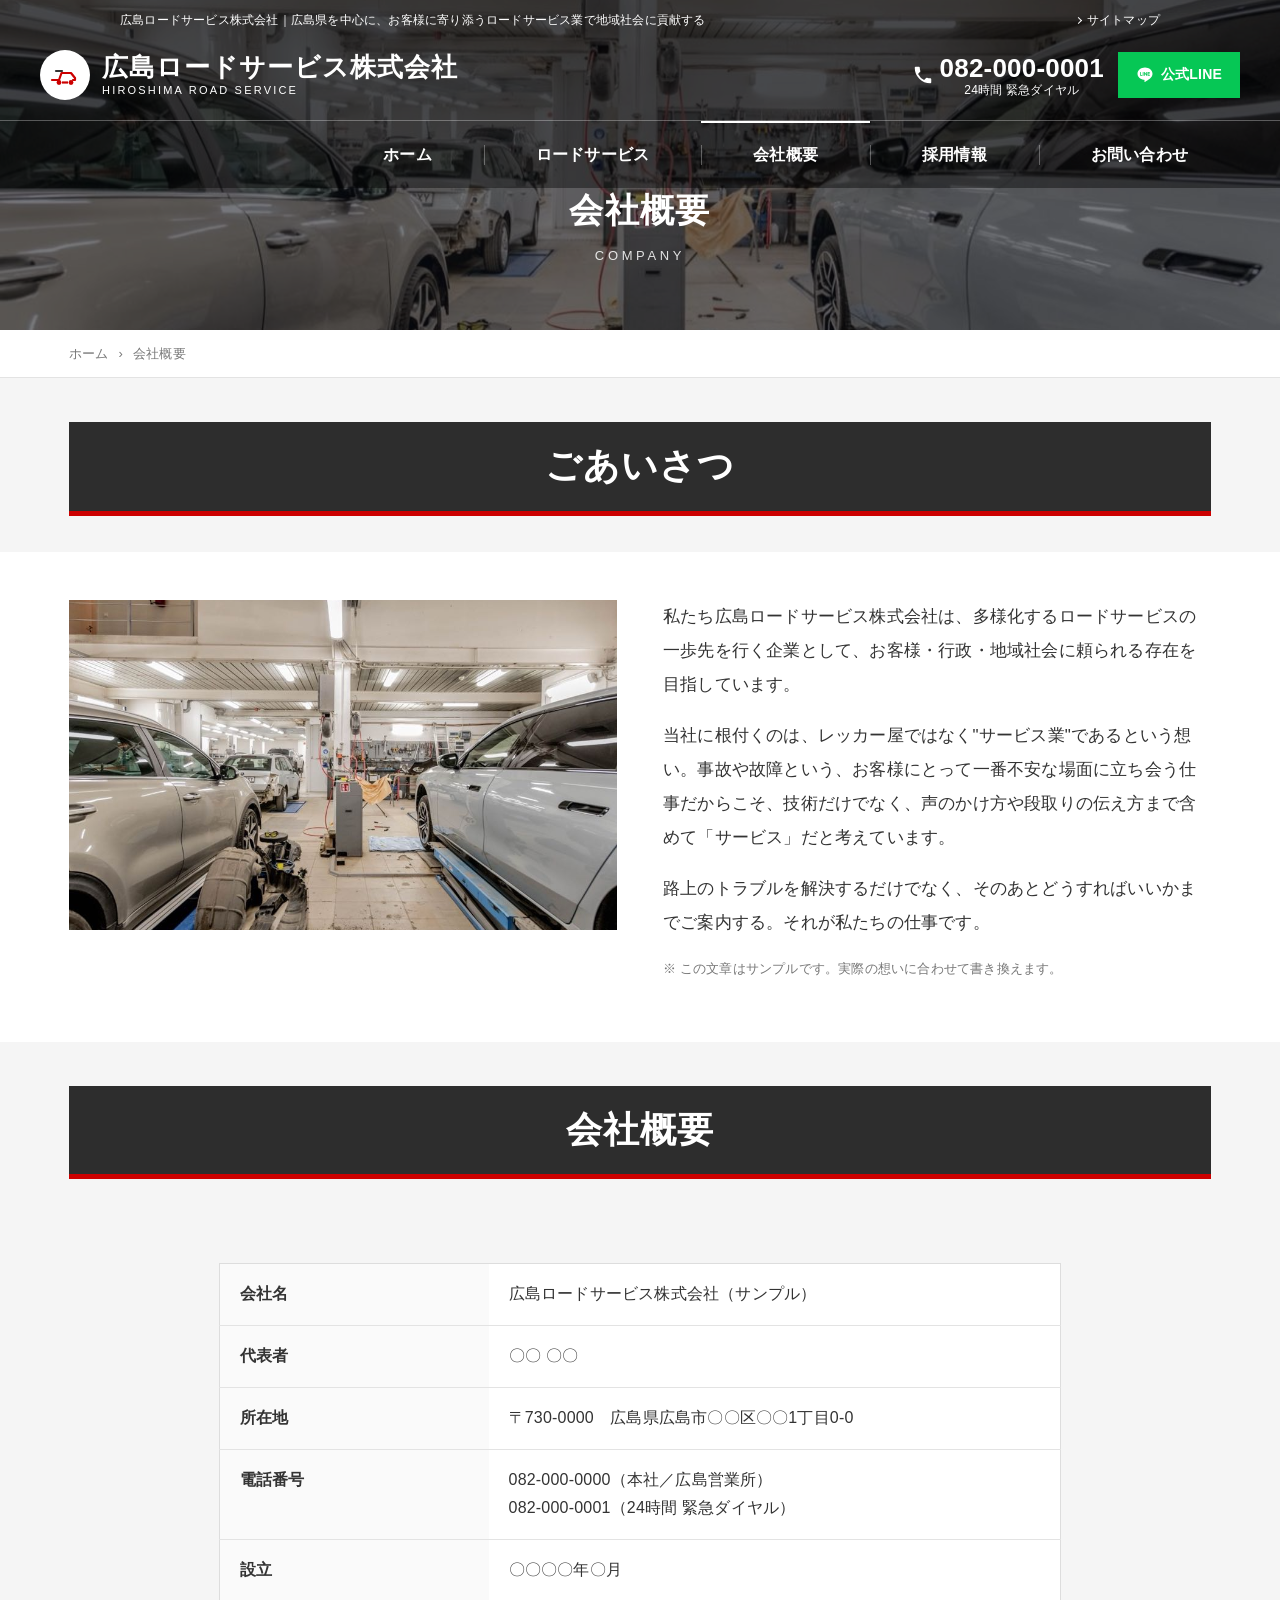
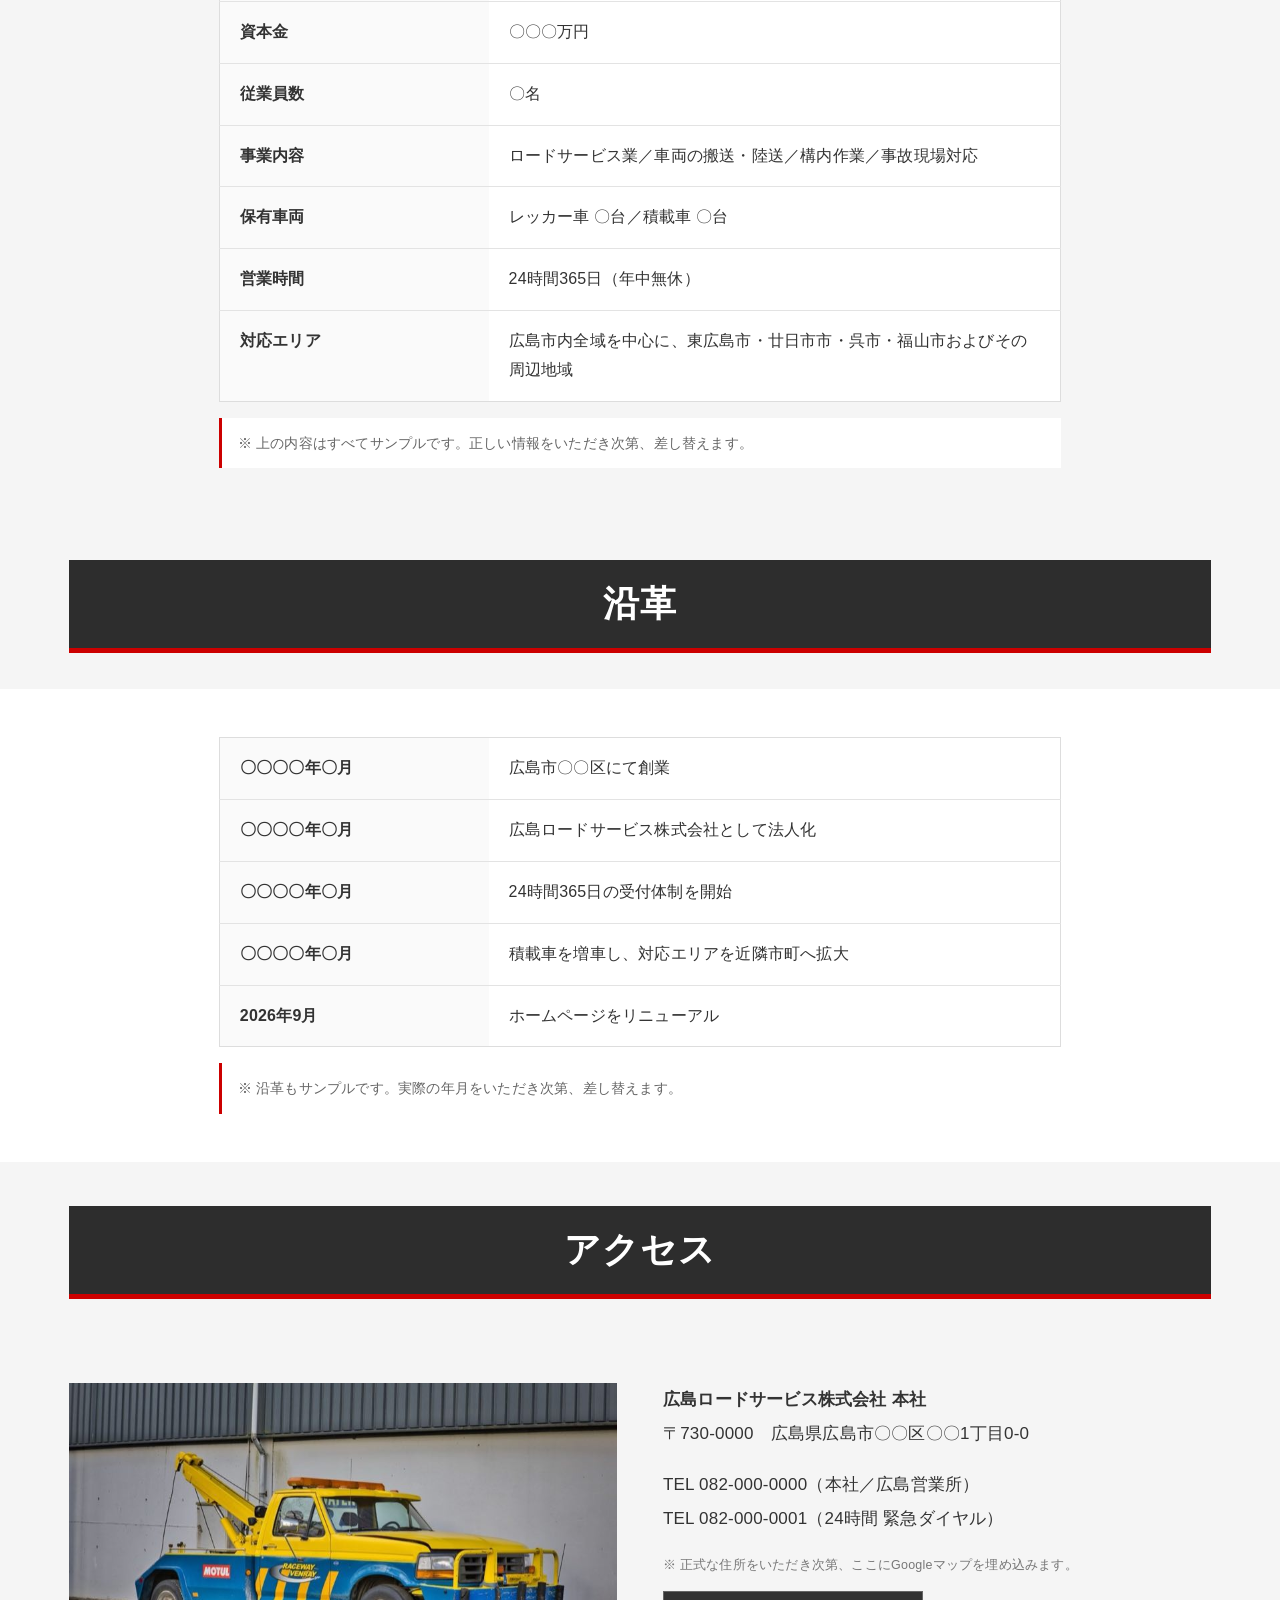
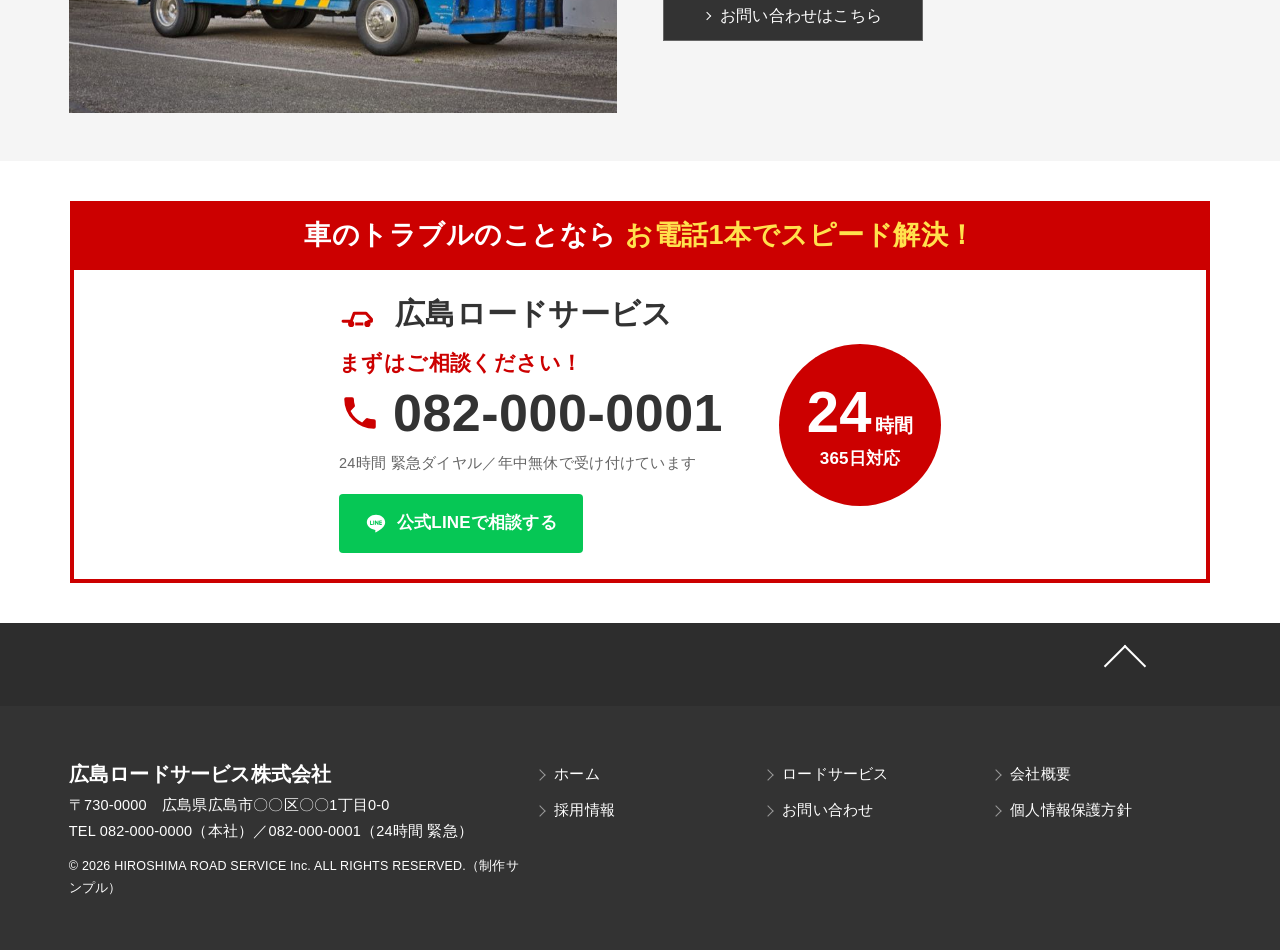
==== commit 7dc03dbf: "新着情報・SNSバナー・採用情報カードを削除（2026-10-13 源斗さん指示） - 新着情報（トップ）を削除 - Instagram/TikTok/LINEのバナーを全5ページから削除 - トップ" ====
--- a/company.html
+++ b/company.html
@@ -107,13 +107,6 @@
     </div>
   </div>
 </section>
-<section class="bnr">
-  <div class="wrap bnr__in">
-    <a href="#" target="_blank" rel="noopener" style="background-image:url(assets/img/bnr_ig.jpg)"><span class="bnr__tx"><small>Social networking service</small><b>Instagram</b></span></a>
-    <a href="#" target="_blank" rel="noopener" style="background-image:url(assets/img/bnr_tt.jpg)"><span class="bnr__tx"><small>Social networking service</small><b>TikTok</b></span></a>
-    <a href="https://lin.ee/XLTq3l2" target="_blank" rel="noopener" style="background-image:url(assets/img/bnr_line.jpg)"><span class="bnr__tx"><small>Official account</small><b>LINE</b></span></a>
-  </div>
-</section>
 </main>
 <footer class="ft">
   <div class="ft__top"><a class="pagetop" href="#" aria-label="ページ上部へ"></a></div>
--- a/assets/css/common.css
+++ b/assets/css/common.css
@@ -125,8 +125,8 @@
 
 /* ---- 会社情報カード ---- */
 .cards{ background:#fff; padding:26px 0 48px; }
-.cards__in{ display:flex; gap:46px; }
-.card{ width:50%; background:var(--dark); color:#fff; }
+.cards__in{ display:flex; gap:46px; justify-content:center; }
+.card{ width:min(640px,60%); background:var(--dark); color:#fff; }
 .card .ph{ height:250px; position:relative; overflow:hidden; box-shadow:inset 0 0 0 2000px rgba(0,0,0,.62); }
 .card__hd{ position:absolute; inset:0; z-index:2; display:flex; align-items:center; justify-content:center; }
 .card__hd h3{ font-size:30px; font-weight:700; color:#fff; letter-spacing:.06em; text-shadow:0 2px 10px rgba(0,0,0,.55); }
@@ -187,8 +187,11 @@
   .mv__eye{ font-size:13px; } .mv__eye::after{ width:180px; margin-top:10px; }
   .mv__h{ font-size:clamp(25px,7.2vw,34px); margin-top:14px; }
   .mv__lead{ font-size:clamp(12.5px,3.5vw,16px); margin-top:14px; }
-  .mv__btns{ gap:10px; margin-top:18px; }
-  .mvb{ flex:1 1 100%; justify-content:center; font-size:16px; padding:14px 16px; }
+  .mv__btns{ gap:9px; margin-top:18px; }
+  .mvb{ flex:0 0 auto; justify-content:flex-start; font-size:14.5px; padding:10px 16px; gap:10px; border-radius:8px; box-shadow:0 4px 12px rgba(0,0,0,.25); }
+  .mvb__ic{ padding-right:10px; }
+  .mvb__ic svg{ width:18px; height:18px; }
+  .mvb__ar{ font-size:14px; }
   .mv__note{ margin-top:16px; font-size:11.5px; gap:8px; }
   .mv__note::before,.mv__note::after{ width:18px; }
   .hd__seo,.hd__map{ display:none; }
@@ -538,9 +541,9 @@
 }
 
 /* トップの料金＝要点だけ（詳細はロードサービスページ） */
-/* ---- 強み（POINT 01〜04・写真つき4列） ---- */
+/* ---- 強み（POINT 01〜03・写真つき3列） ---- */
 .pts{ display:flex; gap:24px; align-items:stretch; }
-.pt{ width:25%; background:#fff; border:1px solid #e0e0e0; border-top:4px solid var(--red); display:flex; flex-direction:column; }
+.pt{ width:33.333%; background:#fff; border:1px solid #e0e0e0; border-top:4px solid var(--red); display:flex; flex-direction:column; }
 .pt--sub{ border-top-color:#6e6e6e; }
 .pt__ph{ height:180px; flex:none; position:relative; overflow:hidden; box-shadow:inset 0 0 0 2000px rgba(0,0,0,.62); }
 .pt__hd{ position:absolute; inset:0; z-index:2; display:flex; flex-direction:column; align-items:center; justify-content:center; text-align:center; padding:0 12px; color:#fff; }
@@ -562,12 +565,12 @@
   .pt__ph{ height:150px; } .pt__ti{ font-size:19px; } .pt__tx{ font-size:14.5px; } .pt__list li{ font-size:13px; }
 }
 @media (max-width:900px){
-  .pts{ flex-wrap:wrap; gap:20px; } .pt{ width:calc(50% - 10px); }
-  .pt__ph{ height:180px; } .pt__ti{ font-size:22px; } .pt__tx{ font-size:15.5px; } .pt__list li{ font-size:14px; }
-}
-@media (max-width:600px){
+  .pts{ flex-wrap:wrap; gap:16px; }
+  .pt__ph{ height:155px; } .pt__ti{ font-size:18px; } .pt__tx{ font-size:14px; } .pt__list li{ font-size:12.5px; }
+}
+@media (max-width:700px){
   .pts{ display:block; } .pt{ width:100%; } .pt+.pt{ margin-top:18px; }
-  .pt__ph{ height:0; padding-top:50%; }
+  .pt__ph{ height:0; padding-top:50%; } .pt__ti{ font-size:21px; } .pt__tx{ font-size:15.5px; } .pt__list li{ font-size:14px; }
 }
 
 /* ---- 料金カード（C案：写真を暗くして中央に白文字） ---- */
@@ -606,11 +609,13 @@
 .fee2__row p{ font-size:16.5px; line-height:1.95; color:#333; }
 .fee2__price{ font-size:34px; font-weight:700; color:var(--red); line-height:1.2; letter-spacing:.01em; }
 .fee2__unit{ font-size:15px; color:#444; margin-left:8px; }
+.fee2__lb{ font-size:17px; font-weight:700; color:#333; margin-right:12px; }
 .fee2__note{ margin-top:18px; font-size:15px; line-height:1.9; color:#333; border-left:3px solid var(--red); padding:12px 16px; background:#fff; }
 @media (max-width:960px){
   .fee2__row{ display:block; padding:18px; }
   .fee2__tag{ display:inline-block; width:auto; padding:6px 14px; margin-bottom:10px; }
   .fee2__price{ font-size:30px; display:block; }
+  .fee2__lb{ display:block; font-size:15.5px; margin:0 0 2px; }
   .fee2__unit{ margin-left:0; display:block; }
 }
 
